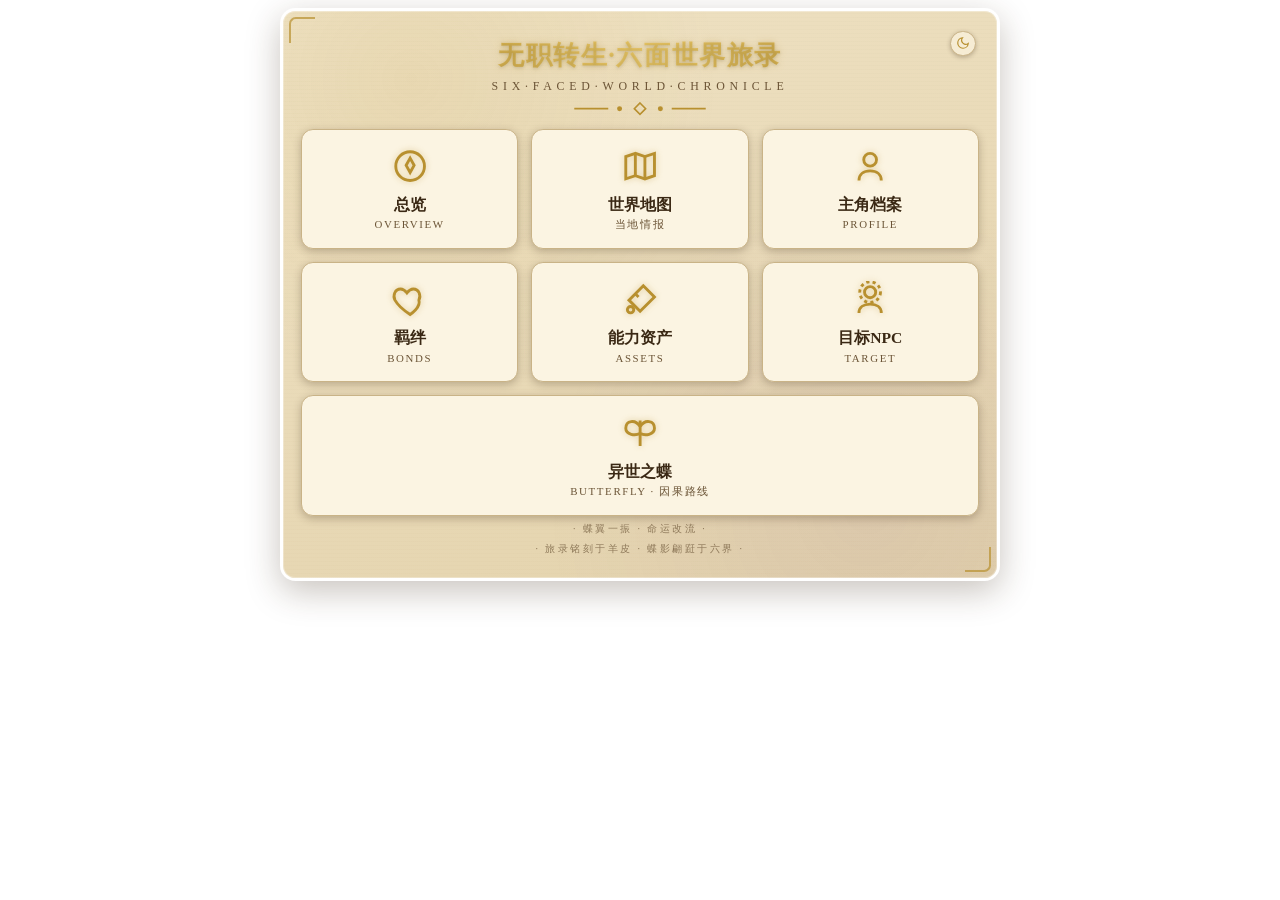
==== status/index.html @ ff3f9892 "Update index.html" ====
<!DOCTYPE html>
<html lang="zh-CN">
<head>
<meta charset="UTF-8">
<meta name="viewport" content="width=device-width,initial-scale=1.0">
<title>无职转生·六面世界旅录</title>
<style>
#chat-ui-rz7m4k2p *{margin:0;padding:0;box-sizing:border-box;-webkit-tap-highlight-color:transparent}
#chat-ui-rz7m4k2p{
--pp-bg:#efe2c4;--pp-bg2:#e3d2ab;--pp-ink:#3a2814;--pp-ink2:#6b5436;
--pp-gold:#b8902f;--pp-gold2:#e9c766;--pp-line:#c9b387;--pp-panel:#f6ecd4;
--pp-blue:#264a7a;--pp-red:#9c3b2e;--pp-purple:#6a3a8a;
--pp-shadow:rgba(58,40,20,.28);--pp-card:#fbf4e2;
font-family:"Georgia","Songti SC","STSong",serif;
width:100%;max-width:34em;margin:0 auto;color:var(--pp-ink);
font-size:15px;line-height:1.5;position:relative;
border-radius:.9em;overflow:hidden;
background:
radial-gradient(circle at 18% 12%,rgba(184,144,47,.10),transparent 40%),
radial-gradient(circle at 82% 88%,rgba(106,58,138,.08),transparent 42%),
repeating-linear-gradient(0deg,rgba(160,130,80,.025) 0,rgba(160,130,80,.025) 1px,transparent 1px,transparent 4px),
linear-gradient(160deg,var(--pp-bg) 0%,var(--pp-bg2) 100%);
box-shadow:0 .6em 2em var(--pp-shadow),inset 0 0 0 1px rgba(255,255,255,.3);
border:.18em solid transparent;
background-clip:padding-box;
}
#chat-ui-rz7m4k2p.dark{
--pp-bg:#160f22;--pp-bg2:#0e0a18;--pp-ink:#e8dcc4;--pp-ink2:#b6a079;
--pp-gold:#d9b24a;--pp-gold2:#f4d780;--pp-line:#47365a;--pp-panel:#1c1430;
--pp-card:#231838;--pp-shadow:rgba(0,0,0,.55);--pp-purple:#a96fd6;
background:
radial-gradient(circle at 18% 10%,rgba(217,178,74,.12),transparent 38%),
radial-gradient(circle at 80% 90%,rgba(169,111,214,.18),transparent 44%),
radial-gradient(circle at 50% 50%,rgba(38,74,122,.12),transparent 60%),
linear-gradient(160deg,#1a1228 0%,#0c0816 100%);
}
#chat-ui-rz7m4k2p .pp-frame{position:relative;padding:.9em .9em 1.1em}
#chat-ui-rz7m4k2p .pp-frame::before,#chat-ui-rz7m4k2p .pp-frame::after{
content:"";position:absolute;width:1.4em;height:1.4em;pointer-events:none;
border:.14em solid var(--pp-gold);opacity:.7}
#chat-ui-rz7m4k2p .pp-frame::before{top:.35em;left:.35em;border-right:0;border-bottom:0;border-radius:.4em 0 0 0}
#chat-ui-rz7m4k2p .pp-frame::after{bottom:.35em;right:.35em;border-left:0;border-top:0;border-radius:0 0 .4em 0}
#chat-ui-rz7m4k2p .pp-head{text-align:center;padding:.4em 0 .7em;position:relative}
#chat-ui-rz7m4k2p .pp-title{
font-size:1.42em;font-weight:700;letter-spacing:.06em;
background:linear-gradient(95deg,var(--pp-gold),var(--pp-gold2),var(--pp-gold));
-webkit-background-clip:text;background-clip:text;color:transparent;
text-shadow:0 .04em .12em rgba(0,0,0,.12);
filter:drop-shadow(0 0 .15em rgba(184,144,47,.35))}
#chat-ui-rz7m4k2p .pp-sub{font-size:.66em;letter-spacing:.4em;color:var(--pp-ink2);margin-top:.2em;text-transform:uppercase}
#chat-ui-rz7m4k2p .pp-rune{display:block;width:8em;height:.9em;margin:.35em auto 0}
#chat-ui-rz7m4k2p .pp-theme{position:absolute;top:.1em;right:.2em;display:flex;gap:.3em}
#chat-ui-rz7m4k2p .pp-tbtn{width:1.9em;height:1.9em;border:.1em solid var(--pp-line);border-radius:50%;
background:var(--pp-panel);cursor:pointer;display:grid;place-items:center;color:var(--pp-gold);
transition:.3s;box-shadow:0 .1em .3em var(--pp-shadow)}
#chat-ui-rz7m4k2p .pp-tbtn:hover{transform:rotate(20deg) scale(1.12);border-color:var(--pp-gold)}
#chat-ui-rz7m4k2p .pp-tbtn svg{width:1.05em;height:1.05em}
#chat-ui-rz7m4k2p .pp-grid{display:grid;grid-template-columns:repeat(3,1fr);gap:.6em}
#chat-ui-rz7m4k2p .pp-tile{
position:relative;background:var(--pp-card);border:.1em solid var(--pp-line);border-radius:.7em;
padding:.9em .5em;text-align:center;cursor:pointer;overflow:hidden;
transition:transform .35s cubic-bezier(.2,.8,.2,1.2),box-shadow .35s,border-color .35s;
box-shadow:0 .15em .5em var(--pp-shadow)}
#chat-ui-rz7m4k2p .pp-tile::after{content:"";position:absolute;inset:-50%;
background:conic-gradient(from 0deg,transparent,rgba(233,199,102,.22),transparent 30%);
opacity:0;transition:opacity .4s;animation:ppspin 6s linear infinite}
@keyframes ppspin{to{transform:rotate(360deg)}}
#chat-ui-rz7m4k2p .pp-tile:hover{transform:translateY(-.35em) scale(1.03);border-color:var(--pp-gold);box-shadow:0 .5em 1.1em var(--pp-shadow)}
#chat-ui-rz7m4k2p .pp-tile:hover::after{opacity:1}
#chat-ui-rz7m4k2p .pp-tile svg{width:1.9em;height:1.9em;color:var(--pp-gold);position:relative;z-index:1;
transition:transform .35s;filter:drop-shadow(0 0 .2em rgba(184,144,47,.4))}
#chat-ui-rz7m4k2p .pp-tile:hover svg{transform:scale(1.15) rotate(-4deg)}
#chat-ui-rz7m4k2p .pp-tile span{display:block;margin-top:.45em;font-size:.82em;font-weight:600;position:relative;z-index:1}
#chat-ui-rz7m4k2p .pp-tile small{display:block;font-size:.58em;color:var(--pp-ink2);letter-spacing:.15em;position:relative;z-index:1}
#chat-ui-rz7m4k2p .pp-sec{display:none;animation:ppfade .4s ease}
#chat-ui-rz7m4k2p .pp-sec.on{display:block}
@keyframes ppfade{from{opacity:0;transform:translateY(.6em)}to{opacity:1;transform:none}}
#chat-ui-rz7m4k2p .pp-back{display:inline-flex;align-items:center;gap:.3em;font-size:.74em;color:var(--pp-ink2);
cursor:pointer;background:none;border:none;margin-bottom:.6em;transition:.2s;font-family:inherit}
#chat-ui-rz7m4k2p .pp-back:hover{color:var(--pp-gold);transform:translateX(-.2em)}
#chat-ui-rz7m4k2p .pp-back svg{width:.9em;height:.9em}
#chat-ui-rz7m4k2p .pp-secttl{display:flex;align-items:center;gap:.4em;font-size:1.05em;font-weight:700;
color:var(--pp-gold);margin-bottom:.7em;padding-bottom:.4em;border-bottom:.12em double var(--pp-line)}
#chat-ui-rz7m4k2p .pp-secttl svg{width:1.15em;height:1.15em}
#chat-ui-rz7m4k2p .pp-block{background:var(--pp-panel);border:.1em solid var(--pp-line);border-radius:.6em;
padding:.75em;margin-bottom:.7em;box-shadow:inset 0 0 1.5em rgba(184,144,47,.06)}
#chat-ui-rz7m4k2p .pp-blkttl{font-size:.82em;font-weight:700;color:var(--pp-ink);margin-bottom:.5em;
display:flex;align-items:center;gap:.35em;letter-spacing:.05em}
#chat-ui-rz7m4k2p .pp-blkttl::before{content:"";width:.32em;height:.95em;background:linear-gradient(var(--pp-gold),var(--pp-gold2));border-radius:.2em;display:inline-block}
#chat-ui-rz7m4k2p .pp-row{display:flex;align-items:flex-start;gap:.5em;padding:.45em 0;border-bottom:.06em dashed var(--pp-line)}
#chat-ui-rz7m4k2p .pp-row:last-child{border-bottom:0}
#chat-ui-rz7m4k2p .pp-row .ic{flex:0 0 1.5em;color:var(--pp-gold);display:grid;place-items:center}
#chat-ui-rz7m4k2p .pp-row .ic svg{width:1.05em;height:1.05em}
#chat-ui-rz7m4k2p .pp-row .lb{flex:0 0 4.3em;font-size:.76em;color:var(--pp-ink2);font-weight:600;padding-top:.1em}
#chat-ui-rz7m4k2p .pp-row .vl{flex:1;font-size:.82em;line-height:1.45}
#chat-ui-rz7m4k2p .pp-tags{display:flex;flex-wrap:wrap;gap:.3em;margin-top:.15em}
#chat-ui-rz7m4k2p .pp-chip{font-size:.66em;padding:.12em .55em;border-radius:1em;background:rgba(184,144,47,.13);
border:.06em solid var(--pp-line);color:var(--pp-ink)}
#chat-ui-rz7m4k2p .pp-map{position:relative;border-radius:.5em;overflow:hidden;border:.1em solid var(--pp-line);
height:8.5em;background:
radial-gradient(circle at 30% 40%,#7a9b5e,transparent 25%),
radial-gradient(circle at 65% 60%,#4a6b8a,transparent 30%),
linear-gradient(135deg,#d8c79a,#c2ad7d);box-shadow:inset 0 0 2em rgba(58,40,20,.3)}
#chat-ui-rz7m4k2p .pp-map.has-img{background-size:cover;background-position:center;background-repeat:no-repeat}
#chat-ui-rz7m4k2p .pp-map.has-img::before{content:"";position:absolute;inset:0;z-index:0;pointer-events:none;
background:linear-gradient(180deg,rgba(20,12,6,.08),rgba(20,12,6,.36))}
#chat-ui-rz7m4k2p .pp-map .grid{position:absolute;inset:0;z-index:1;
background-image:repeating-linear-gradient(0deg,rgba(58,40,20,.08) 0 1px,transparent 1px 2.2em),
repeating-linear-gradient(90deg,rgba(58,40,20,.08) 0 1px,transparent 1px 2.2em)}
#chat-ui-rz7m4k2p .pp-map .pin{position:absolute;left:48%;top:42%;width:1.3em;height:1.3em;color:var(--pp-red);z-index:2;
animation:ppbob 1.8s ease-in-out infinite;filter:drop-shadow(0 .15em .2em rgba(0,0,0,.4))}
@keyframes ppbob{0%,100%{transform:translateY(0)}50%{transform:translateY(-.3em)}}
#chat-ui-rz7m4k2p .pp-map .loc{position:absolute;left:50%;top:60%;transform:translateX(-50%);font-size:.7em;z-index:2;
font-weight:700;color:#fff;text-shadow:0 .1em .3em #000;letter-spacing:.1em}
#chat-ui-rz7m4k2p .pp-mapnote{margin-top:.45em;font-size:.72em;line-height:1.45;color:var(--pp-ink2);padding:.35em .45em;
background:rgba(184,144,47,.07);border-left:.18em solid var(--pp-gold);border-radius:.35em}
#chat-ui-rz7m4k2p .pp-news{margin-top:.6em}
#chat-ui-rz7m4k2p .pp-newsitem{display:flex;gap:.5em;padding:.45em 0;border-bottom:.06em dashed var(--pp-line);font-size:.78em}
#chat-ui-rz7m4k2p .pp-newsitem:last-child{border-bottom:0}
#chat-ui-rz7m4k2p .pp-newsitem .dot{flex:0 0 auto;width:.5em;height:.5em;border-radius:50%;background:var(--pp-gold);margin-top:.45em;box-shadow:0 0 .4em var(--pp-gold)}
#chat-ui-rz7m4k2p .pp-name{text-align:center;font-size:1.4em;font-weight:700;letter-spacing:.05em;
background:linear-gradient(var(--pp-gold2),var(--pp-gold));-webkit-background-clip:text;background-clip:text;color:transparent}
#chat-ui-rz7m4k2p .pp-mini{text-align:center;display:flex;justify-content:center;gap:.7em;font-size:.7em;color:var(--pp-ink2);margin:.2em 0 .5em}
#chat-ui-rz7m4k2p .pp-mini span{display:inline-flex;align-items:center;gap:.25em}
#chat-ui-rz7m4k2p .pp-bigtags{display:flex;justify-content:center;flex-wrap:wrap;gap:.4em;margin-bottom:.6em}
#chat-ui-rz7m4k2p .pp-btag{font-size:.78em;font-weight:700;padding:.22em .7em;border-radius:.4em;
border:.1em solid var(--pp-gold);background:linear-gradient(rgba(184,144,47,.18),rgba(184,144,47,.05));
color:var(--pp-ink);box-shadow:0 .1em .3em var(--pp-shadow)}
#chat-ui-rz7m4k2p .pp-appear{font-size:.8em;line-height:1.55;padding:.5em;background:rgba(184,144,47,.07);border-radius:.4em;margin-bottom:.6em;border-left:.2em solid var(--pp-gold)}
#chat-ui-rz7m4k2p .pp-bar{margin-bottom:.5em}
#chat-ui-rz7m4k2p .pp-barhd{display:flex;justify-content:space-between;font-size:.7em;font-weight:700;margin-bottom:.15em}
#chat-ui-rz7m4k2p .pp-bartrack{height:.95em;border-radius:.5em;background:rgba(58,40,20,.18);overflow:hidden;position:relative;border:.06em solid var(--pp-line)}
#chat-ui-rz7m4k2p .pp-barfill{height:100%;border-radius:.5em;position:relative;transition:width 1s cubic-bezier(.2,.8,.2,1);overflow:hidden}
#chat-ui-rz7m4k2p .pp-barfill::after{content:"";position:absolute;inset:0;background:linear-gradient(90deg,transparent,rgba(255,255,255,.45),transparent);animation:ppflow 2.4s linear infinite}
@keyframes ppflow{from{transform:translateX(-100%)}to{transform:translateX(220%)}}
#chat-ui-rz7m4k2p .hpfill{background:linear-gradient(90deg,#7a1f1f,#cf4040,#e86a6a)}
#chat-ui-rz7m4k2p .mpfill{background:linear-gradient(90deg,#1f3a7a,#3d6acf,#6a9ae8)}
#chat-ui-rz7m4k2p .pp-2col{display:grid;grid-template-columns:1fr 1fr;gap:.5em}
#chat-ui-rz7m4k2p .pp-cell{background:rgba(184,144,47,.07);border:.06em solid var(--pp-line);border-radius:.4em;padding:.4em .5em}
#chat-ui-rz7m4k2p .pp-cell .k{font-size:.62em;color:var(--pp-ink2);letter-spacing:.1em}
#chat-ui-rz7m4k2p .pp-cell .v{font-size:.82em;font-weight:700;margin-top:.1em}
#chat-ui-rz7m4k2p .pp-rank{float:right;font-size:.66em;font-weight:700;padding:.18em .6em;border-radius:.3em;color:#fff;letter-spacing:.08em;box-shadow:0 .1em .3em var(--pp-shadow)}
#chat-ui-rz7m4k2p .r-none{background:#7a6d5a}#chat-ui-rz7m4k2p .r-low{background:#5a8a4a}
#chat-ui-rz7m4k2p .r-mid{background:#3d7a8a}#chat-ui-rz7m4k2p .r-high{background:#3d5aaa}
#chat-ui-rz7m4k2p .r-saint{background:linear-gradient(135deg,#b8902f,#e9c766)}
#chat-ui-rz7m4k2p .r-king{background:linear-gradient(135deg,#8a3d8a,#c766c7)}
#chat-ui-rz7m4k2p .r-emp{background:linear-gradient(135deg,#9c3b2e,#d96a55)}
#chat-ui-rz7m4k2p .r-god{background:linear-gradient(135deg,#264a7a,#b8902f,#8a3d8a);background-size:200%;animation:ppshift 3s linear infinite}
#chat-ui-rz7m4k2p .r-over{background:linear-gradient(135deg,#000,#b8902f,#000);background-size:200%;animation:ppshift 3s linear infinite;border:.06em solid var(--pp-gold2)}
@keyframes ppshift{to{background-position:200%}}
#chat-ui-rz7m4k2p .pp-bond{position:relative;background:var(--pp-card);border:.1em solid var(--pp-line);border-radius:.55em;
padding:.6em;margin-bottom:.55em;box-shadow:0 .15em .5em var(--pp-shadow);transition:.3s;overflow:hidden}
#chat-ui-rz7m4k2p .pp-bond:hover{border-color:var(--pp-gold);transform:translateX(.2em)}
#chat-ui-rz7m4k2p .pp-bond.fated{border-color:var(--pp-gold)}
#chat-ui-rz7m4k2p .pp-bond.fated::before{content:"";position:absolute;inset:0;background:radial-gradient(circle at 100% 0,rgba(233,199,102,.14),transparent 40%);pointer-events:none}
#chat-ui-rz7m4k2p .pp-bondtop{display:flex;justify-content:space-between;align-items:flex-start}
#chat-ui-rz7m4k2p .pp-bondname{font-size:.92em;font-weight:700}
#chat-ui-rz7m4k2p .pp-fated{font-size:.6em;font-weight:700;letter-spacing:.15em;
background:linear-gradient(90deg,#e9c766,#cf4040,#8a3d8a,#3d6acf,#e9c766);background-size:300%;
-webkit-background-clip:text;background-clip:text;color:transparent;animation:ppshift 4s linear infinite}
#chat-ui-rz7m4k2p .pp-bondrel{font-size:.74em;color:var(--pp-ink2);margin-top:.25em}
#chat-ui-rz7m4k2p .pp-bondst{font-size:.74em;margin-top:.15em}
#chat-ui-rz7m4k2p .pp-lv{margin-top:.4em}
#chat-ui-rz7m4k2p .pp-lvhd{display:flex;justify-content:space-between;font-size:.62em;color:var(--pp-ink2);margin-bottom:.15em}
#chat-ui-rz7m4k2p .pp-lvtrack{height:.5em;background:rgba(58,40,20,.18);border-radius:.3em;overflow:hidden}
#chat-ui-rz7m4k2p .pp-lvfill{height:100%;background:linear-gradient(90deg,var(--pp-purple),var(--pp-gold2));border-radius:.3em;transition:width 1s}
#chat-ui-rz7m4k2p .pp-cards{display:grid;grid-template-columns:repeat(2,1fr);gap:.5em}
#chat-ui-rz7m4k2p .pp-list-html{display:block;min-height:1.8em}
#chat-ui-rz7m4k2p .pp-dynamic-list{min-height:3.3em}
#chat-ui-rz7m4k2p .pp-moneyline{font-size:.68em;line-height:1.45}
#chat-ui-rz7m4k2p .pp-moneyline b{color:var(--pp-gold);font-weight:700}
#chat-ui-rz7m4k2p .pp-mc{perspective:600px;cursor:pointer;height:3.3em}
#chat-ui-rz7m4k2p .pp-mc-in{position:relative;width:100%;height:100%;transition:transform .55s;transform-style:preserve-3d}
#chat-ui-rz7m4k2p .pp-mc.flip .pp-mc-in{transform:rotateY(180deg)}
#chat-ui-rz7m4k2p .pp-mc-f,#chat-ui-rz7m4k2p .pp-mc-b{position:absolute;inset:0;backface-visibility:hidden;
border-radius:.45em;padding:.4em .5em;display:flex;flex-direction:column;justify-content:center;
background:var(--pp-card);border:.1em solid var(--pp-line);box-shadow:0 .12em .4em var(--pp-shadow)}
#chat-ui-rz7m4k2p .pp-mc-b{transform:rotateY(180deg);background:var(--pp-panel);overflow-y:auto}
#chat-ui-rz7m4k2p .pp-mc:hover .pp-mc-f{border-color:var(--pp-gold)}
#chat-ui-rz7m4k2p .pp-mc-f .nm{font-size:.78em;font-weight:700}
#chat-ui-rz7m4k2p .pp-mc-f .tip{font-size:.56em;color:var(--pp-ink2);margin-top:.2em;letter-spacing:.1em}
#chat-ui-rz7m4k2p .pp-mc-b .lv{font-size:.6em;font-weight:700;color:var(--pp-gold)}
#chat-ui-rz7m4k2p .pp-mc-b .ds{font-size:.6em;line-height:1.35;margin-top:.15em;color:var(--pp-ink)}
#chat-ui-rz7m4k2p .pp-grade{position:absolute;top:.3em;right:.4em;width:.5em;height:.5em;border-radius:50%}
#chat-ui-rz7m4k2p .g-common{background:#8a8377}#chat-ui-rz7m4k2p .g-rare{background:#3d7acf}
#chat-ui-rz7m4k2p .g-epic{background:#9b4bd6}#chat-ui-rz7m4k2p .g-legend{background:linear-gradient(135deg,#e9c766,#cf7a2e)}
#chat-ui-rz7m4k2p .g-over{background:linear-gradient(135deg,#000,#e9c766);box-shadow:0 0 .4em #e9c766}
#chat-ui-rz7m4k2p .pp-detail{font-size:.8em;line-height:1.55;padding:.4em 0;border-bottom:.06em dashed var(--pp-line)}
#chat-ui-rz7m4k2p .pp-detail b{color:var(--pp-gold);font-size:.86em;font-weight:700}
#chat-ui-rz7m4k2p .pp-bd{display:grid;grid-template-columns:auto 1fr;gap:.2em .6em;font-size:.76em;padding:.3em 0}
#chat-ui-rz7m4k2p .pp-bd .bk{color:var(--pp-ink2);font-weight:600}
#chat-ui-rz7m4k2p .pp-danger{display:inline-block;font-size:.66em;font-weight:700;padding:.15em .55em;border-radius:.3em;color:#fff;background:var(--pp-red)}
#chat-ui-rz7m4k2p .pp-track{position:relative;height:3.6em;margin:.5em 0 1em;display:flex;align-items:center}
#chat-ui-rz7m4k2p .pp-track .rail{position:absolute;height:.45em;border-radius:.3em}
#chat-ui-rz7m4k2p .pp-track .rail-g{left:0;width:50%;background:linear-gradient(90deg,#e9c766,#b8902f);box-shadow:0 0 .6em rgba(233,199,102,.6)}
#chat-ui-rz7m4k2p .pp-track .rail-d{right:0;width:50%;background:linear-gradient(90deg,#1f3a7a,#264a7a);box-shadow:0 0 .6em rgba(38,74,122,.6)}
#chat-ui-rz7m4k2p .pp-track .lab{position:absolute;top:-.1em;font-size:.58em;font-weight:700;letter-spacing:.1em}
#chat-ui-rz7m4k2p .pp-track .lab.l{left:0;color:var(--pp-gold)}
#chat-ui-rz7m4k2p .pp-track .lab.r{right:0;color:var(--pp-blue)}
#chat-ui-rz7m4k2p .pp-track .lab.m{left:50%;transform:translateX(-50%);bottom:-.2em;top:auto;color:var(--pp-purple)}
#chat-ui-rz7m4k2p .pp-orb{position:absolute;left:50%;top:50%;width:1.4em;height:1.4em;border-radius:50%;
transform:translate(-50%,-50%);transition:left 1.1s cubic-bezier(.2,.8,.2,1.2);z-index:2;
background:conic-gradient(from 0deg,#e9c766,#cf4040,#8a3d8a,#3d6acf,#5a8a4a,#e9c766);
box-shadow:0 0 .8em rgba(255,255,255,.6),0 0 1.4em rgba(138,61,138,.5);animation:pporb 4s linear infinite}
@keyframes pporb{to{transform:translate(-50%,-50%) rotate(360deg)}}
#chat-ui-rz7m4k2p .pp-metrics{display:grid;grid-template-columns:1fr 1fr;gap:.5em;margin-bottom:.7em}
#chat-ui-rz7m4k2p .pp-metric .mh{display:flex;justify-content:space-between;font-size:.68em;font-weight:700;margin-bottom:.15em}
#chat-ui-rz7m4k2p .pp-metric.gold .mh{color:var(--pp-gold)}#chat-ui-rz7m4k2p .pp-metric.blue .mh{color:var(--pp-blue)}
#chat-ui-rz7m4k2p .pp-metric .mt{height:.55em;background:rgba(58,40,20,.18);border-radius:.3em;overflow:hidden}
#chat-ui-rz7m4k2p .pp-metric.gold .mf{background:linear-gradient(90deg,#b8902f,#e9c766)}
#chat-ui-rz7m4k2p .pp-metric.blue .mf{background:linear-gradient(90deg,#1f3a7a,#6a9ae8)}
#chat-ui-rz7m4k2p .pp-metric .mf{height:100%;border-radius:.3em;transition:width 1s}
#chat-ui-rz7m4k2p .pp-scale{text-align:center;padding:.4em 0}
#chat-ui-rz7m4k2p .pp-scale svg{width:7em;height:4em}
#chat-ui-rz7m4k2p .pp-beam{transform-origin:50% 50%;transition:transform 1s cubic-bezier(.2,.8,.2,1.2)}
#chat-ui-rz7m4k2p .pp-scaletxt{font-size:.78em;margin-top:.3em}
#chat-ui-rz7m4k2p .pp-scaletxt b{color:var(--pp-gold)}
#chat-ui-rz7m4k2p .pp-ripple{display:flex;gap:.5em;padding:.5em 0;border-bottom:.06em dashed var(--pp-line);font-size:.78em}
#chat-ui-rz7m4k2p .pp-ripple:last-child{border-bottom:0}
#chat-ui-rz7m4k2p .pp-ripple .wing{flex:0 0 auto;color:var(--pp-purple);width:1.1em;animation:ppbob 2.4s ease-in-out infinite}
#chat-ui-rz7m4k2p .pp-mask{position:absolute;inset:0;background:rgba(20,12,6,.55);backdrop-filter:blur(2px);
display:none;z-index:20;align-items:center;justify-content:center;padding:1em;animation:ppfade .3s}
#chat-ui-rz7m4k2p .pp-mask.on,#chat-ui-rz7m4k2p .pp-mask.show{display:flex}
#chat-ui-rz7m4k2p .pp-modal{background:var(--pp-panel);border:.14em solid var(--pp-gold);border-radius:.7em;
max-width:90%;padding:1em;box-shadow:0 .5em 2em rgba(0,0,0,.5);animation:pppop .4s cubic-bezier(.2,.8,.2,1.3)}
@keyframes pppop{from{transform:scale(.85);opacity:0}to{transform:scale(1);opacity:1}}
#chat-ui-rz7m4k2p .pp-modal h4{color:var(--pp-gold);font-size:1em;margin-bottom:.4em;display:flex;align-items:center;gap:.3em}
#chat-ui-rz7m4k2p .pp-modal p{font-size:.82em;line-height:1.55}
#chat-ui-rz7m4k2p .pp-modal button{margin-top:.7em;width:100%;padding:.45em;border:.1em solid var(--pp-gold);
background:linear-gradient(rgba(184,144,47,.2),rgba(184,144,47,.05));color:var(--pp-ink);border-radius:.4em;
cursor:pointer;font-family:inherit;font-weight:700;transition:.2s}
#chat-ui-rz7m4k2p .pp-modal button:hover{background:var(--pp-gold);color:#fff}
#chat-ui-rz7m4k2p .pp-toast{position:absolute;left:50%;top:.6em;transform:translateX(-50%) translateY(-150%);
background:var(--pp-card);border:.12em solid var(--pp-gold);border-radius:.5em;padding:.5em .8em;z-index:30;
display:flex;align-items:center;gap:.5em;font-size:.78em;font-weight:600;box-shadow:0 .3em 1em rgba(0,0,0,.4);
opacity:0;transition:transform .5s cubic-bezier(.2,.8,.2,1.4),opacity .5s;max-width:88%}
#chat-ui-rz7m4k2p .pp-toast.on{transform:translateX(-50%) translateY(0);opacity:1}
#chat-ui-rz7m4k2p .pp-toast svg{width:1.1em;height:1.1em;color:var(--pp-gold);flex:0 0 auto}
#chat-ui-rz7m4k2p .pp-foot{text-align:center;font-size:.58em;color:var(--pp-ink2);letter-spacing:.25em;margin-top:.6em;opacity:.7}
@media only screen and (max-width:600px){
#chat-ui-rz7m4k2p{font-size:13.5px}
#chat-ui-rz7m4k2p .pp-cards{grid-template-columns:1fr 1fr}
#chat-ui-rz7m4k2p .pp-metrics{grid-template-columns:1fr}
}


/* ===== 本轮修正：电脑端放大、按钮可点、宫格图标居中、进度条初始宽度、天平居中 ===== */
#chat-ui-rz7m4k2p .pp-tile svg{display:block;margin:0 auto .45em}
#chat-ui-rz7m4k2p .pp-tile span{margin-top:0}
#chat-ui-rz7m4k2p .pp-lvfill{width:0}
#chat-ui-rz7m4k2p .pp-scale{display:flex;flex-direction:column;align-items:center;justify-content:center;text-align:center}
#chat-ui-rz7m4k2p .pp-scale svg{display:block;margin:0 auto;width:8.8em;height:auto}
#chat-ui-rz7m4k2p .pp-scaletxt{text-align:center;width:100%}
#chat-ui-rz7m4k2p .pp-mc{touch-action:manipulation}
@media (min-width:700px){
  #chat-ui-rz7m4k2p{max-width:42em;font-size:17px}
  #chat-ui-rz7m4k2p .pp-frame{padding:1.05em 1.05em 1.25em}
  #chat-ui-rz7m4k2p .pp-title{font-size:1.55em}
  #chat-ui-rz7m4k2p .pp-sub{font-size:.7em}
  #chat-ui-rz7m4k2p .pp-grid{gap:.75em}
  #chat-ui-rz7m4k2p .pp-tile{min-height:6.15em;padding:1.05em .65em .9em;display:flex;flex-direction:column;align-items:center;justify-content:center}
  #chat-ui-rz7m4k2p .pp-tile svg{width:2.25em;height:2.25em;margin:0 auto .55em}
  #chat-ui-rz7m4k2p .pp-tile span{font-size:.92em;line-height:1.25}
  #chat-ui-rz7m4k2p .pp-tile small{font-size:.64em;margin-top:.18em}
  #chat-ui-rz7m4k2p .pp-back{font-size:.95em;padding:.34em .62em;margin-bottom:.8em;border:.08em solid rgba(184,144,47,.35);border-radius:999px;background:rgba(184,144,47,.08);box-shadow:0 .08em .25em rgba(58,40,20,.12)}
  #chat-ui-rz7m4k2p .pp-back svg{width:1.15em;height:1.15em}
  #chat-ui-rz7m4k2p .pp-secttl{font-size:1.18em;margin-bottom:.85em}
  #chat-ui-rz7m4k2p .pp-block{padding:.9em;margin-bottom:.85em}
  #chat-ui-rz7m4k2p .pp-mc{height:3.8em}
  #chat-ui-rz7m4k2p .pp-scale svg{width:10em}
}



/* ===== 资产卡片弹窗修正：居中大字、去翻面、弹窗详情 ===== */
#chat-ui-rz7m4k2p .pp-mc{
  perspective:none!important;
  cursor:pointer;
  min-height:4.2em;
  height:4.2em;
}
#chat-ui-rz7m4k2p .pp-mc-in{
  position:relative!important;
  width:100%;height:100%;
  transition:transform .16s ease,box-shadow .16s ease,border-color .16s ease!important;
  transform:none!important;
  transform-style:flat!important;
}
#chat-ui-rz7m4k2p .pp-mc.flip .pp-mc-in{transform:none!important}
#chat-ui-rz7m4k2p .pp-mc-f{
  position:relative!important;
  inset:auto!important;
  height:100%!important;
  min-height:4.2em!important;
  backface-visibility:visible!important;
  display:flex!important;
  align-items:center!important;
  justify-content:center!important;
  text-align:center!important;
  padding:.65em .8em!important;
}
#chat-ui-rz7m4k2p .pp-mc-b{display:none!important}
#chat-ui-rz7m4k2p .pp-mc:hover .pp-mc-in{transform:translateY(-.08em)!important}
#chat-ui-rz7m4k2p .pp-mc:hover .pp-mc-f{border-color:var(--pp-gold)!important}
#chat-ui-rz7m4k2p .pp-mc-f .nm{
  display:block!important;
  width:100%!important;
  font-size:1.04em!important;
  line-height:1.28!important;
  font-weight:800!important;
  letter-spacing:.04em!important;
  text-align:center!important;
}
#chat-ui-rz7m4k2p .pp-mc-f .tip{display:none!important}
#chat-ui-rz7m4k2p .pp-modal{min-width:min(31em,92%);max-width:min(36em,94%)}
#chat-ui-rz7m4k2p .pp-modal h4{font-size:1.12em!important;justify-content:center;text-align:center}
#chat-ui-rz7m4k2p .pp-modal p{font-size:.92em!important;line-height:1.75!important;white-space:pre-line}
#chat-ui-rz7m4k2p .pp-modal-row{margin:.45em 0;padding:.55em .65em;border:.08em solid var(--pp-line);border-radius:.45em;background:rgba(184,144,47,.07)}
#chat-ui-rz7m4k2p .pp-modal-row b{display:block;color:var(--pp-gold);margin-bottom:.18em;font-size:.9em}
#chat-ui-rz7m4k2p .pp-modal-row span{display:block;color:var(--pp-ink);font-size:.98em}


/* ===== 资产页小卡片压缩 + 弹窗兼容修正 ===== */
#chat-ui-rz7m4k2p #sec-ability .pp-cards{
  display:flex!important;
  flex-wrap:wrap!important;
  align-items:flex-start!important;
  gap:.38em!important;
}
#chat-ui-rz7m4k2p #sec-ability .pp-mc{
  flex:0 0 calc(25% - .32em)!important;
  max-width:8.6em!important;
  min-width:6.2em!important;
  height:2.05em!important;
  perspective:none!important;
}
#chat-ui-rz7m4k2p #sec-ability .pp-mc-in{
  transform:none!important;
  transition:transform .18s ease,box-shadow .18s ease!important;
}
#chat-ui-rz7m4k2p #sec-ability .pp-mc-f{
  position:relative!important;
  inset:auto!important;
  height:100%!important;
  padding:.16em .38em!important;
  align-items:center!important;
  justify-content:center!important;
  text-align:center!important;
}
#chat-ui-rz7m4k2p #sec-ability .pp-mc-b{display:none!important}
#chat-ui-rz7m4k2p #sec-ability .pp-mc-f .nm{
  display:block!important;
  width:100%!important;
  margin:0!important;
  font-size:.86em!important;
  line-height:1.15!important;
  font-weight:800!important;
  letter-spacing:.02em!important;
  text-align:center!important;
}
#chat-ui-rz7m4k2p #sec-ability .pp-grade{
  top:.18em!important;
  right:.22em!important;
  width:.34em!important;
  height:.34em!important;
  opacity:.86!important;
}
#chat-ui-rz7m4k2p #sec-ability .pp-mc:hover .pp-mc-in,
#chat-ui-rz7m4k2p #sec-ability .pp-mc:focus .pp-mc-in{
  transform:translateY(-.08em)!important;
}
#chat-ui-rz7m4k2p #sec-ability .pp-mc:focus{
  outline:.1em solid var(--pp-gold)!important;
  outline-offset:.08em!important;
}
#chat-ui-rz7m4k2p .pp-modal{min-width:min(28em,92%)!important;max-width:min(34em,94%)!important}
#chat-ui-rz7m4k2p .pp-modal h4{font-size:1.08em!important;justify-content:center!important;text-align:center!important}
#chat-ui-rz7m4k2p .pp-modal p{font-size:.9em!important;line-height:1.7!important;white-space:pre-line!important}
@media only screen and (max-width:600px){
  #chat-ui-rz7m4k2p #sec-ability .pp-mc{
    flex:0 0 calc(50% - .25em)!important;
    max-width:none!important;
    min-width:0!important;
    height:2.15em!important;
  }
}


/* ===== 弹窗排版重修：名称居中，等级/描述双框，资金四行 ===== */
#chat-ui-rz7m4k2p .pp-modal{
  width:min(31em,92%)!important;
  min-width:0!important;
  max-width:min(31em,92%)!important;
  padding:1.05em 1.15em 1em!important;
  border-radius:.75em!important;
}
#chat-ui-rz7m4k2p .pp-modal h4{
  margin:0 0 .75em!important;
  justify-content:center!important;
  text-align:center!important;
  font-size:1.24em!important;
  line-height:1.3!important;
  letter-spacing:.04em!important;
}
#chat-ui-rz7m4k2p .pp-modal h4 svg{width:1.05em!important;height:1.05em!important;flex:0 0 auto!important}
#chat-ui-rz7m4k2p .pp-modal-body{
  display:block!important;
  margin:0!important;
  padding:0!important;
  font-size:1em!important;
  line-height:1.65!important;
  color:var(--pp-ink)!important;
}
#chat-ui-rz7m4k2p .pp-detail-grade,
#chat-ui-rz7m4k2p .pp-detail-desc{
  display:block!important;
  width:100%!important;
  box-sizing:border-box!important;
  border:.08em solid var(--pp-line)!important;
  border-radius:.55em!important;
  background:rgba(255,251,243,.58)!important;
  box-shadow:inset 0 .05em 0 rgba(255,255,255,.45)!important;
  color:var(--pp-ink)!important;
}
#chat-ui-rz7m4k2p .pp-detail-grade{
  margin:0 auto .65em!important;
  padding:.48em .85em!important;
  text-align:center!important;
  font-weight:800!important;
  font-size:1.08em!important;
  color:var(--pp-gold)!important;
  letter-spacing:.04em!important;
}
#chat-ui-rz7m4k2p .pp-detail-desc{
  min-height:4.8em!important;
  padding:.72em .9em!important;
  text-align:left!important;
  white-space:pre-line!important;
  font-size:1em!important;
  line-height:1.75!important;
}
#chat-ui-rz7m4k2p .pp-money-list{
  display:block!important;
  border:.08em solid var(--pp-line)!important;
  border-radius:.55em!important;
  background:rgba(255,251,243,.58)!important;
  padding:.72em .9em!important;
  font-size:1.02em!important;
  line-height:1.9!important;
}
#chat-ui-rz7m4k2p .pp-money-line{display:block!important;white-space:normal!important}
#chat-ui-rz7m4k2p .pp-money-line b{color:var(--pp-gold)!important;font-weight:800!important}
#chat-ui-rz7m4k2p .pp-modal button{
  margin-top:.85em!important;
  padding:.58em .7em!important;
  font-size:1.02em!important;
  border-radius:.45em!important;
}
@media only screen and (max-width:600px){
  #chat-ui-rz7m4k2p .pp-modal{
    width:min(25em,90vw)!important;
    max-width:min(25em,90vw)!important;
    padding:1em!important;
  }
  #chat-ui-rz7m4k2p .pp-modal h4{font-size:1.18em!important;margin-bottom:.7em!important}
  #chat-ui-rz7m4k2p .pp-detail-grade{font-size:1.02em!important;padding:.45em .7em!important}
  #chat-ui-rz7m4k2p .pp-detail-desc{font-size:.96em!important;min-height:4.2em!important;padding:.65em .75em!important}
  #chat-ui-rz7m4k2p .pp-money-list{font-size:.98em!important;line-height:1.85!important;padding:.65em .75em!important}
}



/* ===== 卡片名流光配色 + 弹窗等阶框收窄 ===== */
#chat-ui-rz7m4k2p .pp-detail-grade{
  width:auto!important;
  min-width:4.2em!important;
  max-width:9em!important;
  display:block!important;
  padding:.34em .82em!important;
  margin:0 auto .55em!important;
}
#chat-ui-rz7m4k2p #sec-ability .pp-mc-f .nm.flow-name{
  background-size:260% 260%!important;
  -webkit-background-clip:text!important;
  background-clip:text!important;
  color:transparent!important;
  -webkit-text-fill-color:transparent!important;
  animation:ppNameFlow 3.4s linear infinite!important;
  text-shadow:none!important;
}
@keyframes ppNameFlow{0%{background-position:0% 50%}50%{background-position:100% 50%}100%{background-position:0% 50%}}
#chat-ui-rz7m4k2p #sec-ability .pp-mc-f .nm.flow-normal,
#chat-ui-rz7m4k2p #sec-ability .pp-mc-f .nm.flow-rarity-normal{
  background-image:linear-gradient(110deg,#232323,#5b5753,#8b8178,#343230,#232323)!important;
}
#chat-ui-rz7m4k2p #sec-ability .pp-mc-f .nm.flow-rarity-rare{
  background-image:linear-gradient(110deg,#1e5263,#31a8bd,#66d6de,#5a6e7e,#1e5263)!important;
}
#chat-ui-rz7m4k2p #sec-ability .pp-mc-f .nm.flow-rarity-epic{
  background-image:linear-gradient(110deg,#7d5313,#c7924b,#ffe08a,#d19a38,#7d5313)!important;
}
#chat-ui-rz7m4k2p #sec-ability .pp-mc-f .nm.flow-rarity-legend{
  background-image:linear-gradient(110deg,#5d0707,#b41414,#ff5858,#8f1010,#5d0707)!important;
}
#chat-ui-rz7m4k2p #sec-ability .pp-mc-f .nm.flow-skill-low{
  background-image:linear-gradient(110deg,#4e4843,#8b8178,#b0a39a,#6e6258,#4e4843)!important;
}
#chat-ui-rz7m4k2p #sec-ability .pp-mc-f .nm.flow-skill-mid{
  background-image:linear-gradient(110deg,#263a48,#5a6e7e,#8aabc0,#3f596a,#263a48)!important;
}
#chat-ui-rz7m4k2p #sec-ability .pp-mc-f .nm.flow-skill-high{
  background-image:linear-gradient(110deg,#794a16,#c7924b,#f0bc72,#a85135,#794a16)!important;
}
#chat-ui-rz7m4k2p #sec-ability .pp-mc-f .nm.flow-skill-saint{
  background-image:linear-gradient(110deg,#8e9aaa,#dce2ec,#ffffff,#bdc7d6,#8e9aaa)!important;
}
#chat-ui-rz7m4k2p #sec-ability .pp-mc-f .nm.flow-skill-king{
  background-image:linear-gradient(110deg,#4a2c6e,#8f65c2,#f0ce64,#6c3d9b,#4a2c6e)!important;
}
#chat-ui-rz7m4k2p #sec-ability .pp-mc-f .nm.flow-skill-emperor{
  background-image:linear-gradient(110deg,#080d1c,#16203a,#4b5f93,#0f1730,#080d1c)!important;
}
#chat-ui-rz7m4k2p #sec-ability .pp-mc-f .nm.flow-skill-god{
  background-image:linear-gradient(110deg,#d7f8ff,#fffef2,#ffdff7,#e1fff3,#fffef2,#d7f8ff)!important;
  filter:drop-shadow(0 .04em .08em rgba(54,36,18,.55))!important;
}
#chat-ui-rz7m4k2p #sec-ability .pp-mc-f .nm.flow-outside{
  background-image:linear-gradient(110deg,#ff4fd8,#5ec8ff,#7dff88,#ffe36c,#c987ff,#ff6e6e,#ff4fd8)!important;
  background-size:340% 340%!important;
}

</style>
</head>
<body>
<div id="chat-ui-rz7m4k2p">
<div class="pp-frame">
<div class="pp-toast" id="pp-toast"><svg viewBox="0 0 24 24" fill="none" stroke="currentColor" stroke-width="2"><path d="M12 2l2 6h6l-5 4 2 7-7-4-7 4 2-7-5-4h6z"/></svg><span id="pp-toast-t">状态已更新</span></div>

<div class="pp-head">
<div class="pp-theme">
<button class="pp-tbtn" id="pp-themebtn" title="切换魔法皮肤"><svg viewBox="0 0 24 24" fill="none" stroke="currentColor" stroke-width="2"><path d="M21 12.8A9 9 0 1111.2 3a7 7 0 009.8 9.8z"/></svg></button>
</div>
<h1 class="pp-title" data-var="game-title">无职转生·六面世界旅录</h1>
<div class="pp-sub">SIX·FACED·WORLD·CHRONICLE</div>
<svg class="pp-rune" viewBox="0 0 120 12"><path d="M2 6h30M88 6h30" stroke="#b8902f" stroke-width="1.4"/><path d="M60 1l5 5-5 5-5-5z" fill="none" stroke="#b8902f" stroke-width="1.4"/><circle cx="42" cy="6" r="2.2" fill="#b8902f"/><circle cx="78" cy="6" r="2.2" fill="#b8902f"/></svg>
</div>

<div class="pp-sec on" id="sec-home">
<div class="pp-grid">
<div class="pp-tile" onclick="ppGo('overview')"><svg viewBox="0 0 24 24" fill="none" stroke="currentColor" stroke-width="1.8"><circle cx="12" cy="12" r="9"/><path d="M12 7l2.5 4.5L12 16l-2.5-4.5z"/></svg><span>总览</span><small>OVERVIEW</small></div>
<div class="pp-tile" onclick="ppGo('map')"><svg viewBox="0 0 24 24" fill="none" stroke="currentColor" stroke-width="1.8"><path d="M9 4L3 6v14l6-2 6 2 6-2V4l-6 2-6-2z"/><path d="M9 4v14M15 6v14"/></svg><span>世界地图</span><small>当地情报</small></div>
<div class="pp-tile" onclick="ppGo('hero')"><svg viewBox="0 0 24 24" fill="none" stroke="currentColor" stroke-width="1.8"><circle cx="12" cy="8" r="4"/><path d="M5 21c0-4 3-6 7-6s7 2 7 6"/></svg><span>主角档案</span><small>PROFILE</small></div>
<div class="pp-tile" onclick="ppGo('bond')"><svg viewBox="0 0 24 24" fill="none" stroke="currentColor" stroke-width="1.8"><path d="M12 21s-7-4.5-9.5-9C1 9 2.5 5 6 5c2 0 3 1.2 4 2.5C11 6.2 12 5 14 5c3.5 0 5 4 3.5 7C19 16.5 12 21 12 21z"/></svg><span>羁绊</span><small>BONDS</small></div>
<div class="pp-tile" onclick="ppGo('ability')"><svg viewBox="0 0 24 24" fill="none" stroke="currentColor" stroke-width="1.8"><path d="M14 3l7 7-9 9-7-7 9-9z"/><path d="M9 8l2 2"/><circle cx="6" cy="18" r="2"/></svg><span>能力资产</span><small>ASSETS</small></div>
<div class="pp-tile" onclick="ppGo('npc')"><svg viewBox="0 0 24 24" fill="none" stroke="currentColor" stroke-width="1.8"><circle cx="12" cy="7" r="3.5"/><path d="M5 20c0-3.5 3-5.5 7-5.5s7 2 7 5.5"/><circle cx="12" cy="7" r="6.5" stroke-dasharray="2 2"/></svg><span>目标NPC</span><small>TARGET</small></div>
<div class="pp-tile" onclick="ppGo('butterfly')" style="grid-column:1/4"><svg viewBox="0 0 24 24" fill="none" stroke="currentColor" stroke-width="1.8"><path d="M12 4v16M12 8C9 3 3 4 3 9c0 4 6 5 9 3M12 8c3-5 9-4 9 1 0 4-6 5-9 3"/></svg><span>异世之蝶</span><small>BUTTERFLY · 因果路线</small></div>
</div>
<div class="pp-foot">· 蝶翼一振 · 命运改流 ·</div>
</div>

<div class="pp-sec" id="sec-overview">
<button class="pp-back" onclick="ppBack()"><svg viewBox="0 0 24 24" fill="none" stroke="currentColor" stroke-width="2"><path d="M15 18l-6-6 6-6"/></svg>返回</button>
<div class="pp-secttl"><svg viewBox="0 0 24 24" fill="none" stroke="currentColor" stroke-width="1.8"><circle cx="12" cy="12" r="9"/><path d="M12 7l2.5 4.5L12 16l-2.5-4.5z"/></svg>总览</div>
<div class="pp-block">
<div class="pp-row"><span class="ic"><svg viewBox="0 0 24 24" fill="none" stroke="currentColor" stroke-width="1.8"><path d="M4 4h16v16H4z"/><path d="M8 4v16M4 9h4"/></svg></span><span class="lb">当前章节</span><span class="vl" data-var="chapter">[变量·activeChapterName]</span></div>
<div class="pp-row"><span class="ic"><svg viewBox="0 0 24 24" fill="none" stroke="currentColor" stroke-width="1.8"><circle cx="12" cy="12" r="9"/><path d="M12 7v5l3 2"/></svg></span><span class="lb">当前时间</span><span class="vl" data-var="time">[变量·time]</span></div>
<div class="pp-row"><span class="ic"><svg viewBox="0 0 24 24" fill="none" stroke="currentColor" stroke-width="1.8"><circle cx="12" cy="12" r="4"/><path d="M12 2v2M12 20v2M2 12h2M20 12h2M5 5l1.5 1.5M17.5 17.5L19 19"/></svg></span><span class="lb">天气</span><span class="vl" data-var="weather">[变量·weather]</span></div>
<div class="pp-row"><span class="ic"><svg viewBox="0 0 24 24" fill="none" stroke="currentColor" stroke-width="1.8"><path d="M12 21s-7-6-7-11a7 7 0 0114 0c0 5-7 11-7 11z"/><circle cx="12" cy="10" r="2.5"/></svg></span><span class="lb">地点</span><span class="vl" data-var="place">[变量·location]</span></div>
<div class="pp-row"><span class="ic"><svg viewBox="0 0 24 24" fill="none" stroke="currentColor" stroke-width="1.8"><circle cx="9" cy="8" r="3"/><circle cx="17" cy="9" r="2.5"/><path d="M3 20c0-3 3-4.5 6-4.5M14 20c0-2.5 2-3.5 3-3.5"/></svg></span><span class="lb">在场人物</span><span class="vl"><span data-var="present">[变量·people]</span><span class="pp-tags" data-var-html="presentTagsHtml">[变量·presentTagsHtml]</span></span></div>
</div>
</div>

<div class="pp-sec" id="sec-map">
<button class="pp-back" onclick="ppBack()"><svg viewBox="0 0 24 24" fill="none" stroke="currentColor" stroke-width="2"><path d="M15 18l-6-6 6-6"/></svg>返回</button>
<div class="pp-secttl"><svg viewBox="0 0 24 24" fill="none" stroke="currentColor" stroke-width="1.8"><path d="M9 4L3 6v14l6-2 6 2 6-2V4l-6 2-6-2z"/></svg>世界地图 / 当地情报</div>
<div class="pp-block">
<div class="pp-blkttl">疆域舆图</div>
<div class="pp-map" id="pp-mapbox"><div class="grid"></div><svg class="pin" viewBox="0 0 24 24" fill="currentColor"><path d="M12 2a6 6 0 00-6 6c0 5 6 12 6 12s6-7 6-12a6 6 0 00-6-6z"/></svg><div class="loc" data-var="map-loc">[变量·location]</div></div>
<div class="pp-mapnote" data-var="mapNote">[变量·mapNote]</div>
</div>
<div class="pp-block">
<div class="pp-blkttl">当地传闻 / 新闻</div>
<div class="pp-news pp-list-html" id="local-news-list" data-var-html="localNewsListHtml">[变量·localNewsListHtml]</div>
</div>
</div>

<div class="pp-sec" id="sec-hero">
<button class="pp-back" onclick="ppBack()"><svg viewBox="0 0 24 24" fill="none" stroke="currentColor" stroke-width="2"><path d="M15 18l-6-6 6-6"/></svg>返回</button>
<div class="pp-name" data-var="pcName">[变量·pcName]</div>
<div class="pp-mini"><span data-var="pcRace">[变量·pcRace]</span><span data-var="pcGender">[变量·pcGender]</span><span data-var="pcAge">[变量·pcAge]</span></div>
<div class="pp-bigtags"><span class="pp-btag" data-var="pcBodyStatus">[变量·pcBodyStatus]</span><span class="pp-btag" data-var="pcTitle">[变量·pcTitle]</span><span class="pp-btag" data-var="pcIdentityTags">[变量·pcIdentityTags]</span></div>
<div class="pp-appear" data-var="pcAppearance">[变量·pcAppearance]</div>
<div class="pp-block">
<div class="pp-bar"><div class="pp-barhd"><span>生命 HP</span><span data-var="hp">[变量·hpCurrent] / [变量·hpMax]</span></div><div class="pp-bartrack"><div class="pp-barfill hpfill" data-pct="0" data-pct-var="hpPercent|heroHpPercent|heroHPPercent" data-pct-current="hpCurrent|heroHP|heroHp|hp" data-pct-max="hpMax|heroHPMax|heroHpMax"></div></div></div>
<div class="pp-bar"><div class="pp-barhd"><span>魔力 MP</span><span data-var="mp">[变量·mpCurrent] / [变量·mpMax]</span></div><div class="pp-bartrack"><div class="pp-barfill mpfill" data-pct="0" data-pct-var="mpPercent|heroMpPercent|heroMPPercent" data-pct-current="mpCurrent|heroMP|heroMp|mp" data-pct-max="mpMax|heroMPMax|heroMpMax"></div></div></div>
</div>
<div class="pp-block">
<div class="pp-blkttl">斗气运用</div>
<div class="pp-2col"><div class="pp-cell"><div class="k">阶位</div><div class="v" data-var="toukiRank">[变量·toukiRank]</div></div><div class="pp-cell"><div class="k">当前状态</div><div class="v" data-var="toukiState">[变量·toukiState]</div></div></div>
</div>
<div class="pp-block">
<div class="pp-blkttl">战斗评估<span class="pp-rank r-high" data-var="battleRank">[变量·battleRank]</span></div>
<div class="pp-2col"><div class="pp-cell"><div class="k">战斗风格</div><div class="v" data-var="battleStyle">[变量·battleStyle]</div></div><div class="pp-cell"><div class="k">当前状态</div><div class="v" data-var="battleCurrentStatus">[变量·battleCurrentStatus]</div></div></div>
</div>
<div class="pp-block">
<div class="pp-blkttl">当前模板</div>
<div class="pp-detail" data-var="pcPowerBrief">[变量·pcPowerBrief]</div>
</div>
</div>

<div class="pp-sec" id="sec-bond">
<button class="pp-back" onclick="ppBack()"><svg viewBox="0 0 24 24" fill="none" stroke="currentColor" stroke-width="2"><path d="M15 18l-6-6 6-6"/></svg>返回</button>
<div class="pp-secttl"><svg viewBox="0 0 24 24" fill="none" stroke="currentColor" stroke-width="1.8"><path d="M12 21s-7-4.5-9.5-9C1 9 2.5 5 6 5c2 0 3 1.2 4 2.5C11 6.2 12 5 14 5c3.5 0 5 4 3.5 7C19 16.5 12 21 12 21z"/></svg>羁绊</div>
<div class="pp-block">
<div class="pp-blkttl">核心羁绊</div>
<div class="pp-bond fated core-roxy"><div class="pp-bondtop"><span class="pp-bondname">洛琪希·米格鲁迪亚</span><span class="pp-fated">命运固定</span></div><div class="pp-bondrel" data-var="roxyRelationship">[变量·roxyRelationship]</div><div class="pp-bondst" data-var="roxyState">[变量·roxyState]</div><div class="pp-bondst">上次相遇：<span data-var="roxyLastMet">[变量·roxyLastMet]</span></div><div class="pp-lv"><div class="pp-lvhd"><span>羁绊等级</span><span data-var="roxyBondLv">[变量·roxyBondLv]</span></div><div class="pp-lvtrack"><div class="pp-lvfill" data-pct="0" data-pct-var="roxyBondPercent|roxyBondPct"></div></div></div></div>
<div class="pp-bond fated core-sylphy"><div class="pp-bondtop"><span class="pp-bondname">希露菲叶特</span><span class="pp-fated">命运固定</span></div><div class="pp-bondrel" data-var="sylphyRelationship">[变量·sylphyRelationship]</div><div class="pp-bondst" data-var="sylphyState">[变量·sylphyState]</div><div class="pp-bondst">上次相遇：<span data-var="sylphyLastMet">[变量·sylphyLastMet]</span></div><div class="pp-lv"><div class="pp-lvhd"><span>羁绊等级</span><span data-var="sylphyBondLv">[变量·sylphyBondLv]</span></div><div class="pp-lvtrack"><div class="pp-lvfill" data-pct="0" data-pct-var="sylphyBondPercent|sylphyBondPct"></div></div></div></div>
<div class="pp-bond fated core-eris"><div class="pp-bondtop"><span class="pp-bondname">艾莉丝·伯雷亚斯·格雷拉特</span><span class="pp-fated">命运固定</span></div><div class="pp-bondrel" data-var="erisRelationship">[变量·erisRelationship]</div><div class="pp-bondst" data-var="erisState">[变量·erisState]</div><div class="pp-bondst">上次相遇：<span data-var="erisLastMet">[变量·erisLastMet]</span></div><div class="pp-lv"><div class="pp-lvhd"><span>羁绊等级</span><span data-var="erisBondLv">[变量·erisBondLv]</span></div><div class="pp-lvtrack"><div class="pp-lvfill" data-pct="0" data-pct-var="erisBondPercent|erisBondPct"></div></div></div></div>
</div>
<div class="pp-block">
<div class="pp-blkttl">其他重要关系</div>
<div class="pp-list-html" id="other-bond-list" data-var-html="otherBondListHtml">[变量·otherBondListHtml]</div>
</div>
</div>

<div class="pp-sec" id="sec-ability">
<button class="pp-back" onclick="ppBack()"><svg viewBox="0 0 24 24" fill="none" stroke="currentColor" stroke-width="2"><path d="M15 18l-6-6 6-6"/></svg>返回</button>
<div class="pp-secttl"><svg viewBox="0 0 24 24" fill="none" stroke="currentColor" stroke-width="1.8"><path d="M14 3l7 7-9 9-7-7 9-9z"/><path d="M9 8l2 2"/><circle cx="6" cy="18" r="2"/></svg>能力与资产</div>
<div class="pp-block">
<div class="pp-blkttl">天赋</div>
<div class="pp-cards pp-dynamic-list" id="talent-list" data-var-html="talentListHtml">[变量·talentListHtml]</div>
</div>
<div class="pp-block">
<div class="pp-blkttl">技能</div>
<div class="pp-cards pp-dynamic-list" id="skill-list" data-var-html="skillListHtml">[变量·skillListHtml]</div>
</div>
<div class="pp-block">
<div class="pp-blkttl">资金</div>
<div class="pp-cards">
<div class="pp-mc money-card" tabindex="0" role="button" aria-label="查看资金详情" onclick="ppCardClick(this)" onkeydown="ppCardKey(event,this)"><div class="pp-mc-in"><div class="pp-mc-f"><span class="pp-grade g-legend"></span><span class="nm">资金</span></div></div></div>
</div>
</div>
<div class="pp-block">
<div class="pp-blkttl">背包</div>
<div class="pp-cards pp-dynamic-list" id="inventory-list" data-var-html="inventoryListHtml">[变量·inventoryListHtml]</div>
</div>
</div>

<div class="pp-sec" id="sec-npc">
<button class="pp-back" onclick="ppBack()"><svg viewBox="0 0 24 24" fill="none" stroke="currentColor" stroke-width="2"><path d="M15 18l-6-6 6-6"/></svg>返回</button>
<div class="pp-name" data-var="targetName">[变量·targetName]</div>
<div class="pp-mini"><span data-var="targetRace">[变量·targetRace]</span><span data-var="targetGender">[变量·targetGender]</span><span data-var="targetAge">[变量·targetAge]</span></div>
<div class="pp-block">
<div class="pp-blkttl">外貌 / 衣着 / 气质</div>
<div class="pp-detail" data-var="targetAppearance">[变量·targetAppearance]</div>
</div>
<div class="pp-block">
<div class="pp-blkttl">身体细节</div>
<div class="pp-bd"><span class="bk">身材</span><span data-var="targetFigureState">[变量·targetFigureState]</span><span class="bk">胸部</span><span data-var="targetBreastsStatus">[变量·targetBreastsStatus]</span><span class="bk">阴部</span><span data-var="targetVaginaStatus">[变量·targetVaginaStatus]</span><span class="bk">臀部</span><span data-var="targetAnusAction">[变量·targetAnusAction]</span><span class="bk">足部</span><span data-var="targetFeetsAction">[变量·targetFeetsAction]</span></div>
</div>
<div class="pp-block">
<div class="pp-blkttl">性幻想</div>
<div class="pp-detail" data-var="targetSexualFantasy">[变量·targetSexualFantasy]</div>
</div>
<div class="pp-block">
<div class="pp-blkttl">立场 / 风险</div>
<div class="pp-bd"><span class="bk">立场</span><span data-var="targetStance">[变量·targetStance]</span><span class="bk">危险度</span><span><span class="pp-danger" data-var="targetDanger">[变量·targetDanger]</span></span><span class="bk">战力概评</span><span data-var="targetPowerBrief">[变量·targetPowerBrief]</span><span class="bk">风险说明</span><span data-var="targetRiskNote">[变量·targetRiskNote]</span></div>
</div>
<div class="pp-block">
<div class="pp-blkttl">天赋 / 技能 / 特殊能力</div>
<div class="pp-detail" data-var="targetTalentsSkills">[变量·targetTalentsSkills]</div>
</div>
<div class="pp-block">
<div class="pp-blkttl">目标内心想法</div>
<div class="pp-detail" data-var="targetInnerThought">[变量·targetInnerThought]</div>
</div>
</div>

<div class="pp-sec" id="sec-butterfly">
<button class="pp-back" onclick="ppBack()"><svg viewBox="0 0 24 24" fill="none" stroke="currentColor" stroke-width="2"><path d="M15 18l-6-6 6-6"/></svg>返回</button>
<div class="pp-secttl"><svg viewBox="0 0 24 24" fill="none" stroke="currentColor" stroke-width="1.8"><path d="M12 4v16M12 8C9 3 3 4 3 9c0 4 6 5 9 3M12 8c3-5 9-4 9 1 0 4-6 5-9 3"/></svg>异世之蝶</div>
<div class="pp-block">
<div class="pp-blkttl">路线 · 双轨因果</div>
<div class="pp-track">
<span class="lab l">人神 · 诱导线</span><span class="lab r">龙神 · 脱离线</span><span class="lab m">自由意志</span>
<div class="rail rail-g"></div><div class="rail rail-d"></div>
<div class="pp-orb" id="pp-orb"></div>
</div>
<div class="pp-metrics">
<div class="pp-metric gold"><div class="mh"><span>人神关注</span><span><span data-var="hitogamiAttention">[变量·hitogamiAttention]</span>/100</span></div><div class="mt"><div class="mf" data-pct="0" data-pct-var="manGodAttention|manGodAttentionPercent"></div></div></div>
<div class="pp-metric blue"><div class="mh"><span>龙神因果</span><span><span data-var="dragonGodCausality">[变量·dragonGodCausality]</span>/100</span></div><div class="mt"><div class="mf" data-pct="0" data-pct-var="dragonGodCausality|dragonGodCausalityPercent"></div></div></div>
</div>
</div>
<div class="pp-block">
<div class="pp-blkttl">天平判定 · 原著偏离</div>
<div class="pp-scale">
<svg viewBox="0 0 120 70"><line x1="60" y1="6" x2="60" y2="58" stroke="#b8902f" stroke-width="3"/><circle cx="60" cy="58" r="5" fill="#b8902f"/><g class="pp-beam" id="pp-beam"><line x1="20" y1="20" x2="100" y2="20" stroke="#b8902f" stroke-width="3"/><path d="M20 20l-8 18h16z" fill="none" stroke="#b8902f" stroke-width="2"/><path d="M100 20l-8 18h16z" fill="none" stroke="#264a7a" stroke-width="2"/><circle cx="60" cy="6" r="4" fill="#e9c766"/></g></svg>
<div class="pp-scaletxt">当前判定：<b data-var="canonDeviationLevel">[变量·canonDeviationLevel]</b></div>
</div>
</div>
<div class="pp-block">
<div class="pp-blkttl">振翅之涟漪</div>
<div class="pp-list-html" id="ripple-list" data-var-html="rippleListHtml">[变量·rippleListHtml]</div>
</div>
</div>

<div class="pp-mask" id="pp-mask" onclick="ppCloseModal(event)">
<div class="pp-modal" onclick="event.stopPropagation()">
<h4><svg viewBox="0 0 24 24" fill="none" stroke="currentColor" stroke-width="2" style="width:1.1em;height:1.1em"><path d="M12 2l2 6h6l-5 4 2 7-7-4-7 4 2-7-5-4h6z"/></svg><span id="pp-modal-t">提示</span></h4>
<div id="pp-modal-c" class="pp-modal-body">内容</div>
<button onclick="ppCloseModal()">知晓了</button>
</div>
</div>

<div class="pp-foot">· 旅录铭刻于羊皮 · 蝶影翩跹于六界 ·</div>
</div>
</div>
<script>
(function(){
  var root = document.getElementById('chat-ui-rz7m4k2p');
  if(!root) return;
  var currentData = {};

  function safeGetParent(){
    try { if (window.parent && window.parent !== window) return window.parent; } catch(e){}
    return null;
  }

  function parseMaybeJson(v){
    if (v === undefined || v === null || v === '') return null;
    if (typeof v === 'object') return v;
    if (typeof v === 'string') {
      try { return JSON.parse(v); } catch(e) {}
    }
    return null;
  }

  function readFromObjectPath(obj, path){
    if (!obj || !path) return undefined;
    var parts = String(path).split('.');
    var cur = obj;
    for (var i = 0; i < parts.length; i++) {
      if (cur === undefined || cur === null) return undefined;
      cur = cur[parts[i]];
    }
    return cur;
  }

  // 完全沿用旧状态栏的核心读取方式：当前消息变量 -> 父窗口当前消息变量 -> window变量 -> getvar。
  function readStatDataObject(){
    var p = safeGetParent();
    try {
      if (typeof getVariables === 'function' && typeof getCurrentMessageId === 'function' && typeof _ !== 'undefined' && _.get) {
        var vars = getVariables({ type: 'message', message_id: getCurrentMessageId() });
        var stat = _.get(vars, 'stat_data', {});
        if (stat && typeof stat === 'object' && Object.keys(stat).length > 0) return stat.stat_data || stat;
      }
    } catch(e) {}
    try {
      if (p && typeof p.getVariables === 'function' && typeof p.getCurrentMessageId === 'function' && typeof p._ !== 'undefined' && p._.get) {
        var vars2 = p.getVariables({ type: 'message', message_id: p.getCurrentMessageId() });
        var stat2 = p._.get(vars2, 'stat_data', {});
        if (stat2 && typeof stat2 === 'object' && Object.keys(stat2).length > 0) return stat2.stat_data || stat2;
      }
    } catch(e) {}
    try {
      if (typeof getVariables === 'function' && typeof getCurrentMessageId === 'function') {
        var vars3 = getVariables({ type: 'message', message_id: getCurrentMessageId() });
        var stat3 = vars3 && vars3.stat_data;
        if (stat3 && typeof stat3 === 'object' && Object.keys(stat3).length > 0) return stat3.stat_data || stat3;
      }
    } catch(e) {}
    try {
      if (p && typeof p.getVariables === 'function' && typeof p.getCurrentMessageId === 'function') {
        var vars4 = p.getVariables({ type: 'message', message_id: p.getCurrentMessageId() });
        var stat4 = vars4 && vars4.stat_data;
        if (stat4 && typeof stat4 === 'object' && Object.keys(stat4).length > 0) return stat4.stat_data || stat4;
      }
    } catch(e) {}
    var candidates = [
      window.mushokuStatusData,
      window.stat_data,
      window.statData,
      window.chat_metadata && window.chat_metadata.variables && window.chat_metadata.variables.stat_data,
      p && p.mushokuStatusData,
      p && p.stat_data,
      p && p.statData,
      p && p.chat_metadata && p.chat_metadata.variables && p.chat_metadata.variables.stat_data
    ];
    for (var i = 0; i < candidates.length; i++) {
      var obj = parseMaybeJson(candidates[i]);
      if (obj) return obj.stat_data || obj;
    }
    try {
      if (typeof getvar === 'function') {
        var whole = parseMaybeJson(getvar('stat_data'));
        if (whole) return whole.stat_data || whole;
      }
    } catch(e){}
    try {
      if (p && typeof p.getvar === 'function') {
        var whole2 = parseMaybeJson(p.getvar('stat_data'));
        if (whole2) return whole2.stat_data || whole2;
      }
    } catch(e){}
    return {};
  }

  var data = readStatDataObject();

  function readByGetvar(key){
    var p = safeGetParent();
    var paths = ['stat_data.' + key, '/stat_data/' + key, 'stat_data/' + key];
    for (var i = 0; i < paths.length; i++) {
      try {
        if (typeof getvar === 'function') {
          var v = getvar(paths[i]);
          if (v !== undefined && v !== null && String(v).trim() !== '') return v;
        }
      } catch(e){}
      try {
        if (p && typeof p.getvar === 'function') {
          var pv = p.getvar(paths[i]);
          if (pv !== undefined && pv !== null && String(pv).trim() !== '') return pv;
        }
      } catch(e){}
    }
    return undefined;
  }

  var ALIAS={
    'game-title':['gameTitle'],chapter:['activeChapterName'],place:['location'],present:['people'],
    'map-loc':['mapLocation','location','mapNote'],mapNote:['mapLocationNote','mapDesc'],mapImageUrl:['mapUrl','mapURL','mapurl','mapImage','mapSrc'],
    pcName:['heroName'],pcRace:['heroRace'],pcGender:['heroSex','heroGender'],pcAge:['heroAge'],
    pcBodyStatus:['heroState'],pcTitle:['heroTitle'],pcIdentityTags:['heroIdentity','heroIdentityTags'],pcAppearance:['heroAppearance'],
    hp:['hpText','heroHpText','heroHPText'],mp:['mpText','heroMpText','heroMPText'],
    hpPercent:['heroHpPercent','heroHPPercent'],mpPercent:['heroMpPercent','heroMPPercent'],
    hpCurrent:['heroHP','heroHp','hp'],hpMax:['heroHPMax','heroHpMax'],
    mpCurrent:['heroMP','heroMp','mp'],mpMax:['heroMPMax','heroMpMax'],
    toukiRank:['heroAuraRank','auraRank'],toukiState:['heroAuraState','auraState'],
    battleRank:['heroPowerRank'],battleStyle:['heroFightStyle'],battleCurrentStatus:['heroFightState'],pcPowerBrief:['heroTemplate','pcCurrentGoal'],
    roxyRelationship:['roxyRelation'],roxyLastMet:['roxyLastMeet','roxyLastSeen'],roxyBondLv:['roxyLvText','roxyLv','roxyBondLevel'],roxyBondPercent:['roxyBondPct'],
    sylphyRelationship:['sylphyRelation'],sylphyLastMet:['sylphyLastMeet','sylphyLastSeen'],sylphyBondLv:['sylphyLvText','sylphyLv','sylphyBondLevel'],sylphyBondPercent:['sylphyBondPct'],
    erisRelationship:['erisRelation'],erisLastMet:['erisLastMeet','erisLastSeen'],erisBondLv:['erisLvText','erisLv','erisBondLevel'],erisBondPercent:['erisBondPct'],
    'money-gold':['moneyGold'],'money-silver':['moneySilver'],'money-copper':['moneyCopper'],'money-other':['moneyOther'],
    targetName:['targetNpcName'],targetRace:['targetNpcRace'],targetGender:['targetNpcSex','targetNpcGender'],targetAge:['targetNpcAge'],
    targetAppearance:['targetNpcAppearance'],targetFigureState:['targetNpcBody'],targetBreastsStatus:['targetNpcChest'],
    targetVaginaStatus:['targetNpcPelvic'],targetAnusAction:['targetNpcHip'],targetFeetsAction:['targetNpcFeet'],targetSexualFantasy:['targetNpcFantasy'],
    targetStance:['targetNpcStance'],targetDanger:['targetNpcDanger'],targetPowerBrief:['targetNpcPower'],targetRiskNote:['targetNpcRisk'],
    targetTalentsSkills:['targetNpcSkills'],targetInnerThought:['targetNpcMind'],
    hitogamiAttention:['manGodAttention'],manGodAttention:['hitogamiAttention'],manGodAttentionPercent:['hitogamiAttention'],
    dragonGodCausalityPercent:['dragonGodCausality'],canonDeviationLevel:['originalDeviation']
  };

  function isVarPlaceholder(v){ return /^\s*\[变量[·:：][^\]]+\]\s*$/.test(String(v||'')); }
  function has(v){ return v !== undefined && v !== null && String(v).trim() !== '' && !isVarPlaceholder(v); }
  function esc(v){ return String(v==null?'':v).replace(/[&<>\"]/g,function(c){return {'&':'&amp;','<':'&lt;','>':'&gt;','"':'&quot;'}[c];}); }
  function escAttr(v){ return esc(v).replace(/'/g,'&#39;'); }
  function text(v){ return Array.isArray(v)?v.join('、'):(typeof v==='object'?JSON.stringify(v):String(v)); }
  function num(v){ var m=String(v||'').match(/-?\d+(?:\.\d+)?/); return m?Number(m[0]):0; }
  function clamp(v,min,max){ return Math.max(min,Math.min(max,v)); }
  function addKey(list,k){ String(k||'').split('|').forEach(function(x){x=x.trim(); if(x && list.indexOf(x)<0) list.push(x);}); }
  function camel(k){ return String(k||'').replace(/[-_]+([a-zA-Z0-9])/g,function(_,c){return c.toUpperCase();}); }
  function candidates(key){
    var list=[], c=camel(key), a=ALIAS[key]||ALIAS[c];
    addKey(list,key); if(Array.isArray(a)) a.forEach(function(x){addKey(list,x);}); addKey(list,c);
    return list;
  }
  function get(key, fallback){
    var list=candidates(key), v, i;
    for(i=0;i<list.length;i++){
      v = data[list[i]];
      if(!has(v)) v = readFromObjectPath(data, list[i]);
      if(has(v)) return v;
    }
    for(i=0;i<list.length;i++){
      v = readByGetvar(list[i]);
      if(has(v)) return v;
    }
    return fallback;
  }
  function first(keys,fallback){
    keys = Array.isArray(keys)?keys:String(keys||'').split('|');
    for(var i=0;i<keys.length;i++){ var v=get(String(keys[i]).trim(), undefined); if(has(v)) return v; }
    return fallback;
  }
  function percent(cur,max){ var m=num(max); return m>0?clamp(num(cur)/m*100,0,100):0; }
  function splitLines(v){
    if(Array.isArray(v)) return v;
    if(!has(v)) return [];
    var s=String(v).trim();
    try{ var j=JSON.parse(s); if(Array.isArray(j)) return j; }catch(e){}
    return s.split(/\n|；|;/).map(function(x){return String(x).replace(/^[-•·]\s*/,'').trim();}).filter(Boolean);
  }
  function chipHtml(v){
    var arr=[]; splitLines(v).forEach(function(x){String(x).split(/[、,，/|]/).forEach(function(y){y=y.trim();if(y)arr.push(y);});});
    return arr.length?arr.slice(0,12).map(function(x){return '<span class="pp-chip">'+esc(x)+'</span>';}).join(''):'<span class="pp-chip">暂无标签</span>';
  }
  function newsHtml(v){
    var arr=splitLines(v); if(!arr.length)return '<div class="pp-newsitem"><span class="dot"></span><span>暂无重要传闻。</span></div>';
    return arr.map(function(x){return '<div class="pp-newsitem"><span class="dot"></span><span>'+esc(x)+'</span></div>';}).join('');
  }
  function gradeClass(kind,lv){
    var s=String(lv||'').replace(/\s+/g,'');
    if(/规格外|无法定义/.test(s))return 'flow-outside';
    if(kind==='skill'){
      if(/神|造化|本源/.test(s))return 'flow-skill-god';
      if(/帝|天帝|位面/.test(s))return 'flow-skill-emperor';
      if(/王|至尊|霸主/.test(s))return 'flow-skill-king';
      if(/圣|超凡|圣者/.test(s))return 'flow-skill-saint';
      if(/上|大成|大师/.test(s))return 'flow-skill-high';
      if(/中|入道|精锐/.test(s))return 'flow-skill-mid';
      if(/初|初心|学徒/.test(s))return 'flow-skill-low';
      return 'flow-normal';
    }
    if(/传说|传奇|血红/.test(s))return 'flow-rarity-legend';
    if(/史诗|耀金/.test(s))return 'flow-rarity-epic';
    if(/稀有|蓝青/.test(s))return 'flow-rarity-rare';
    if(/普通|黑灰/.test(s))return 'flow-rarity-normal';
    return 'flow-normal';
  }
  function cardHtml(v,emptyText,kind){
    var arr=splitLines(v); if(!arr.length)return '<div class="pp-detail">'+esc(emptyText||'暂无记录。')+'</div>';
    return arr.map(function(item){
      var name='',lv='',desc='';
      if(item&&typeof item==='object'){ name=item.name||item.title||item.skill||item.talent||item.item||'未命名'; lv=item.lv||item.level||item.rank||item.rarity||'记录'; desc=item.desc||item.description||item.state||item.note||''; }
      else{ var s=String(item),parts=s.split(/[|｜]/).map(function(x){return x.trim();}); if(parts.length>=3){name=parts[0];lv=parts[1];desc=parts.slice(2).join('｜');} else {name=s;lv='记录';desc='';}}
      var cls='nm flow-name '+gradeClass(kind||'asset',lv);
      return '<div class="pp-mc pp-info-card" tabindex="0" role="button" aria-label="查看'+escAttr(name)+'详情" data-name="'+escAttr(name)+'" data-lv="'+escAttr(lv||'记录')+'" data-desc="'+escAttr(desc||'暂无详细描述。')+'" onclick="ppCardClick(this)" onkeydown="ppCardKey(event,this)"><div class="pp-mc-in"><div class="pp-mc-f"><span class="pp-grade"></span><span class="'+cls+'">'+esc(name)+'</span></div></div></div>';
    }).join('');
  }
  function lvText(v){ if(!has(v))return 'Lv.0/10'; var s=String(v); if(/^\s*Lv\.?/i.test(s))return s; return /^\s*\d+(?:\.\d+)?\s*(?:\/\s*10)?\s*$/.test(s)?'Lv.'+s.replace(/\s*\/\s*10\s*$/,'')+'/10':s; }
  function lvPercent(v){ if(!has(v))return 0; var s=String(v),m=s.match(/(\d+(?:\.\d+)?)\s*\/\s*(\d+(?:\.\d+)?)/); if(m)return percent(m[1],m[2]); m=s.match(/\d+(?:\.\d+)?/); return m?clamp(Number(m[0])*10,0,100):0; }
  function otherBondHtml(v){
    if(!has(v))return '<div class="pp-detail">暂无其他重要关系。</div>';
    var arr=Array.isArray(v)?v:null; if(!arr){try{var j=JSON.parse(String(v)); if(Array.isArray(j))arr=j;}catch(e){}}
    if(arr){ if(!arr.length)return '<div class="pp-detail">暂无其他重要关系。</div>'; return arr.map(function(o){ var name=o.name||o.title||'未命名关系', rel=o.relationship||o.relation||'关系未明', state=o.state||o.status||'暂无动向', lv=lvText(o.lv||o.level||'0'), pct=lvPercent(lv); return '<div class="pp-bond"><div class="pp-bondtop"><span class="pp-bondname">'+esc(name)+'</span></div><div class="pp-bondrel">'+esc(rel)+'</div><div class="pp-bondst">'+esc(state)+'</div><div class="pp-lv"><div class="pp-lvhd"><span>羁绊等级</span><span>'+esc(lv)+'</span></div><div class="pp-lvtrack"><div class="pp-lvfill" data-pct="'+pct+'"></div></div></div></div>'; }).join(''); }
    return splitLines(v).map(function(x){return '<div class="pp-bond"><div class="pp-bondtop"><span class="pp-bondname">'+esc(x)+'</span></div></div>';}).join('') || '<div class="pp-detail">暂无其他重要关系。</div>';
  }
  function rippleHtml(v){ var arr=splitLines(v); if(!arr.length)return '<div class="pp-detail">暂无重大命运涟漪。</div>'; return arr.map(function(x){return '<div class="pp-ripple"><span>'+esc(x)+'</span></div>';}).join(''); }
  function sanitize(html){
    var t=document.createElement('template'); t.innerHTML=String(html||'');
    var bad=t.content.querySelectorAll('script,iframe,object,embed,link,meta,base'); for(var i=0;i<bad.length;i++)bad[i].remove();
    return t.innerHTML;
  }
  function safeImgUrl(v){ v=String(v||'').trim(); return /^(https?:\/\/|data:image\/|blob:)/i.test(v)?v:''; }
  function setProgress(el,pct){ if(!el)return; var p=clamp(num(pct),0,100); el.setAttribute('data-pct',String(Math.round(p*100)/100)); el.style.width=p+'%'; }

  function derive(){
    var d={};
    var keys=['presentTagsHtml','localNewsListHtml','otherBondListHtml','talentListHtml','skillListHtml','inventoryListHtml','rippleListHtml','moneyGold','moneySilver','moneyCopper','moneyOther','hp','mp','hpPercent','mpPercent','roxyBondLv','sylphyBondLv','erisBondLv','roxyBondPercent','sylphyBondPercent','erisBondPercent','roxyLastMet','sylphyLastMet','erisLastMet'];
    // 只计算新版状态栏额外需要的派生字段，不覆盖真实 stat_data。
    var hpC=first(['hpCurrent','heroHP','heroHp']), hpM=first(['hpMax','heroHPMax','heroHpMax']);
    var mpC=first(['mpCurrent','heroMP','heroMp']), mpM=first(['mpMax','heroMPMax','heroMpMax']);
    d.hp = has(first(['hp','hpText','heroHpText'])) ? first(['hp','hpText','heroHpText']) : (has(hpC)&&has(hpM)? text(hpC)+' / '+text(hpM):undefined);
    d.mp = has(first(['mp','mpText','heroMpText'])) ? first(['mp','mpText','heroMpText']) : (has(mpC)&&has(mpM)? text(mpC)+' / '+text(mpM):undefined);
    d.hpPercent = has(first(['hpPercent','heroHpPercent'])) ? first(['hpPercent','heroHpPercent']) : percent(hpC,hpM);
    d.mpPercent = has(first(['mpPercent','heroMpPercent'])) ? first(['mpPercent','heroMpPercent']) : percent(mpC,mpM);
    var cur = first(['pcIdentityTags','presentTags']); d.presentTagsHtml = chipHtml(cur);
    d.localNewsListHtml = newsHtml(first(['localNews']));
    d.otherBondListHtml = otherBondHtml(first(['otherRelations','relationSummary']));
    d.talentListHtml = cardHtml(first(['talentsDetail']),'暂无已确认天赋。','asset');
    d.skillListHtml = cardHtml(first(['skillsDetail']),'暂无已掌握技能。','skill');
    d.inventoryListHtml = cardHtml(first(['inventoryDetail','bagItems','itemsDetail','equipmentDetail']),'暂无额外道具。','asset');
    d.rippleListHtml = rippleHtml(first(['canonRipples']));
    var money=String(first(['currencyDetail'],'')||'');
    function pick(label){var m=money.match(new RegExp(label+'\\s*[：:]\\s*([0-9]+)'));return m?m[1]:undefined;}
    d.moneyGold=first(['moneyGold'],pick('金币')||'0'); d.moneySilver=first(['moneySilver'],pick('银币')||'0'); d.moneyCopper=first(['moneyCopper'],pick('铜币')||'0');
    var extra=splitLines(money).filter(function(x){return !/(?:金|银|铜)币\s*[：:]/.test(x);}); d.moneyOther=first(['moneyOther'],extra.length?extra.join('；'):'暂无资产');
    d['money-gold']=d.moneyGold; d['money-silver']=d.moneySilver; d['money-copper']=d.moneyCopper; d['money-other']=d.moneyOther;
    ['roxy','sylphy','eris'].forEach(function(n){ var lv=first([n+'BondLv',n+'LvText',n+'Lv',n+'BondLevel'],'0'); d[n+'BondLv']=lvText(lv); d[n+'BondPercent']=lvPercent(lv); d[n+'LastMet']=first([n+'LastMet',n+'LastMeet',n+'LastSeen'],'尚未相遇'); });
    return d;
  }

  function getD(key,fallback){
    var derived=currentData.__derived||{}, v=get(key,undefined), list, i;
    if(!has(v)){
      list=candidates(key);
      for(i=0;i<list.length;i++){ if(has(derived[list[i]])){ v=derived[list[i]]; break; } }
    }
    return has(v)?v:fallback;
  }
  function render(){
    currentData = data || {};
    currentData.__derived = derive();
    var htmlEls=root.querySelectorAll('[data-var-html]');
    for(var i=0;i<htmlEls.length;i++){ var el=htmlEls[i], v=getD(el.getAttribute('data-var-html'), undefined); if(has(v))el.innerHTML=sanitize(v); }
    var textEls=root.querySelectorAll('[data-var]');
    for(var j=0;j<textEls.length;j++){ var el2=textEls[j], v2=getD(el2.getAttribute('data-var'), undefined); if(has(v2))el2.textContent=text(v2); }
    var bars=root.querySelectorAll('[data-pct-var],[data-pct-current][data-pct-max]');
    for(var k=0;k<bars.length;k++){ var b=bars[k], pct=first(String(b.getAttribute('data-pct-var')||'').split('|'),undefined); if(!has(pct))pct=percent(getD(b.getAttribute('data-pct-current'),0),getD(b.getAttribute('data-pct-max'),0)); if(has(pct))setProgress(b,pct); }
    var staticBars=root.querySelectorAll('[data-pct]');
    for(var q=0;q<staticBars.length;q++){ var sb=staticBars[q]; if(!sb.style.width)setProgress(sb,sb.getAttribute('data-pct')); }
    var map=root.querySelector('#pp-mapbox')||root.querySelector('.pp-map'), url=safeImgUrl(first(['mapImageUrl','mapUrl','mapURL','mapurl','mapImage','mapSrc']));
    if(map && url){ map.classList.add('has-img'); map.style.backgroundImage='url("'+url.replace(/["\\]/g,'\\$&')+'")'; }
    var orb=root.querySelector('#pp-orb'), beam=root.querySelector('#pp-beam');
    var h=clamp(num(first(['hitogamiAttention','manGodAttention'],0)),0,100), dg=clamp(num(first(['dragonGodCausality','dragonGodCausalityPercent'],0)),0,100), diff=h-dg, pos=clamp(50-diff/2,12,88);
    if(orb)orb.style.left=pos+'%'; if(beam){beam.style.transform='rotate('+(-clamp(diff*.28,-14,14))+'deg)'; beam.style.transformOrigin='60px 20px';}
  }

  window.ppGo=function(id){ var secs=root.querySelectorAll('.pp-sec'); for(var i=0;i<secs.length;i++)secs[i].classList.remove('on'); var t=root.querySelector('#sec-'+id); if(t)t.classList.add('on'); };
  window.ppBack=function(){ var secs=root.querySelectorAll('.pp-sec'); for(var i=0;i<secs.length;i++)secs[i].classList.remove('on'); var home=root.querySelector('#sec-home'); if(home)home.classList.add('on'); };
  window.ppOpenModal=function(t,c){
    var m=root.querySelector('#pp-mask'),mt=root.querySelector('#pp-modal-t'),mc=root.querySelector('#pp-modal-c');
    if(mt)mt.textContent=t||'详情';
    if(mc)mc.textContent=c||'';
    if(m){m.classList.add('on');m.classList.add('show');}
  };
  window.ppOpenDetail=function(name,lv,desc){
    var m=root.querySelector('#pp-mask'),mt=root.querySelector('#pp-modal-t'),mc=root.querySelector('#pp-modal-c');
    if(mt)mt.textContent=name||'详情';
    if(mc){
      mc.innerHTML='<div class="pp-detail-grade">'+esc(lv||'记录')+'</div>'+
                   '<div class="pp-detail-desc">'+esc(desc||'暂无详细描述。')+'</div>';
    }
    if(m){m.classList.add('on');m.classList.add('show');}
  };
  window.ppOpenMoneyDetail=function(gold,silver,copper,other){
    var m=root.querySelector('#pp-mask'),mt=root.querySelector('#pp-modal-t'),mc=root.querySelector('#pp-modal-c');
    if(mt)mt.textContent='资金';
    if(mc){
      mc.innerHTML='<div class="pp-money-list">'+
                   '<span class="pp-money-line"><b>金币：</b>'+esc(gold||'0')+'</span>'+
                   '<span class="pp-money-line"><b>银币：</b>'+esc(silver||'0')+'</span>'+
                   '<span class="pp-money-line"><b>铜币：</b>'+esc(copper||'0')+'</span>'+
                   '<span class="pp-money-line"><b>其余资产：</b>'+esc(other||'暂无资产')+'</span>'+
                   '</div>';
    }
    if(m){m.classList.add('on');m.classList.add('show');}
  };
  window.ppCloseModal=function(e){ if(e&&e.target&&e.target!==root.querySelector('#pp-mask'))return; var m=root.querySelector('#pp-mask'); if(m){m.classList.remove('on');m.classList.remove('show');} };
  function showCardDetail(card){
    if(!card)return;
    if(card.classList.contains('money-card')){
      var gold=getD('moneyGold','0'), silver=getD('moneySilver','0'), copper=getD('moneyCopper','0'), other=getD('moneyOther','暂无资产');
      gold=has(gold)?gold:'0'; silver=has(silver)?silver:'0'; copper=has(copper)?copper:'0'; other=has(other)?other:'暂无资产';
      window.ppOpenMoneyDetail(gold,silver,copper,other);
      return;
    }
    window.ppOpenDetail(card.getAttribute('data-name')||'详情',card.getAttribute('data-lv')||'记录',card.getAttribute('data-desc')||'暂无详细描述。');
  }
  window.ppCardClick=function(el){ showCardDetail(el); };
  window.ppCardKey=function(e,el){ if(!e)return; if(e.key==='Enter'||e.key===' '){ e.preventDefault(); showCardDetail(el); } };
  root.addEventListener('click',function(e){ var c=e.target.closest&&e.target.closest('.pp-mc'); if(!c||!root.contains(c))return; showCardDetail(c); });
  root.addEventListener('keydown',function(e){ if(e.key!=='Enter'&&e.key!==' ')return; var c=e.target.closest&&e.target.closest('.pp-mc'); if(!c||!root.contains(c))return; e.preventDefault(); showCardDetail(c); });
  render();
})();
</script>
</body>
</html>
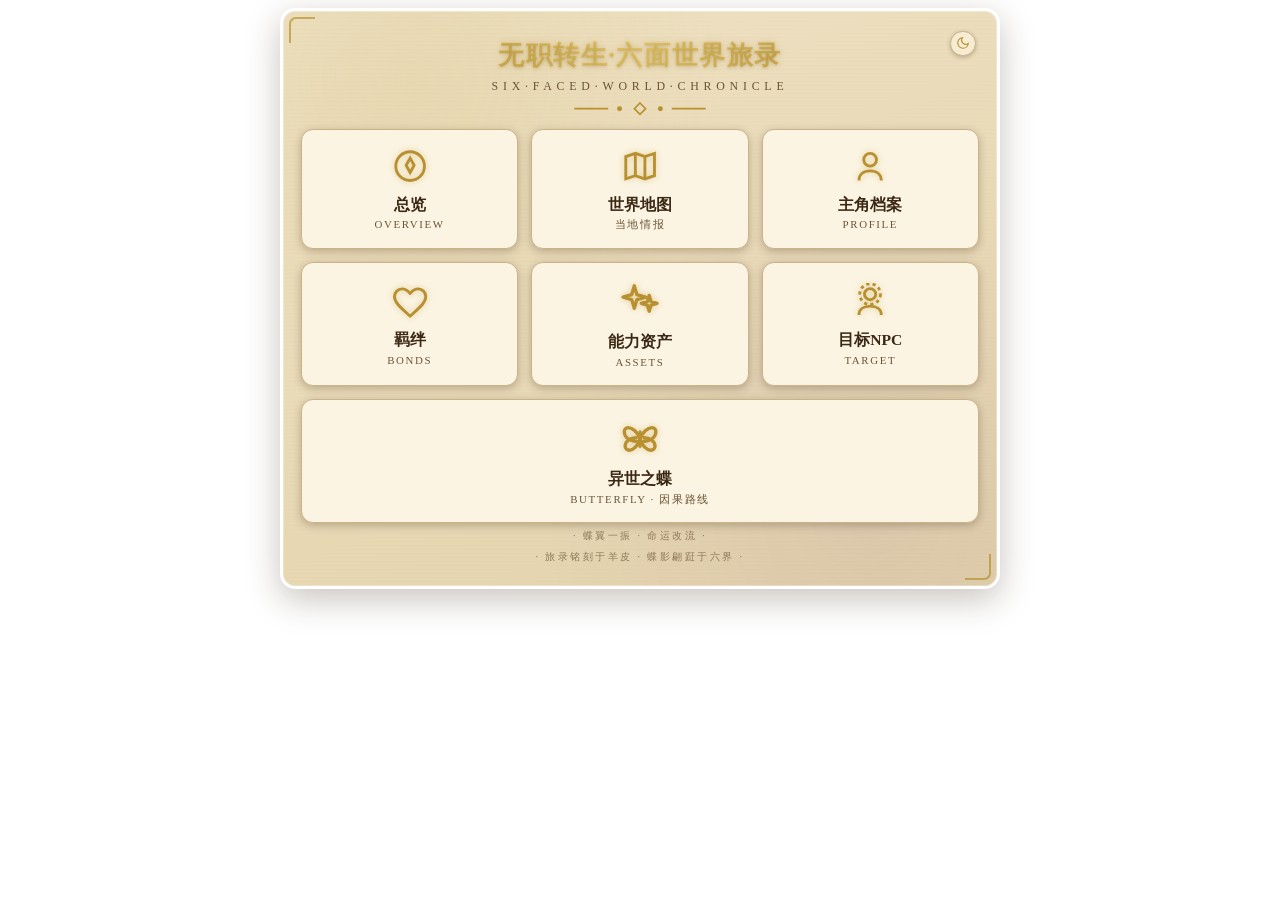
==== commit 8d81baab: "Update index.html" ====
--- a/status/index.html
+++ b/status/index.html
@@ -529,6 +529,89 @@
   background-size:340% 340%!important;
 }
 
+
+
+/* ===== 战斗评级、羁绊与宫格图标优化 ===== */
+#chat-ui-rz7m4k2p .pp-blkttl{display:flex;align-items:center;gap:.35em}
+#chat-ui-rz7m4k2p .pp-rank{
+  float:none!important;
+  margin-left:auto!important;
+  display:inline-flex!important;
+  align-items:center;justify-content:center;
+  min-height:2.05em;
+  padding:.18em .86em!important;
+  border:.09em solid rgba(139,129,120,.45)!important;
+  border-radius:999px!important;
+  background:rgba(255,255,255,.52)!important;
+  box-shadow:0 .12em .35em rgba(58,40,20,.08)!important;
+  font-size:.72em!important;
+  font-weight:800!important;
+  letter-spacing:.06em!important;
+  line-height:1!important;
+  color:transparent!important;
+  -webkit-background-clip:text!important;
+  background-clip:text!important;
+  position:relative;overflow:hidden;
+  text-shadow:0 0 .4em rgba(255,255,255,.18);
+}
+#chat-ui-rz7m4k2p .pp-rank::before{content:"";position:absolute;inset:0;border-radius:inherit;background:rgba(255,255,255,.44);z-index:-2}
+#chat-ui-rz7m4k2p .pp-rank::after{content:"";position:absolute;inset:-10%;background:linear-gradient(115deg,transparent 18%,rgba(255,255,255,.72) 50%,transparent 82%);transform:translateX(-135%);animation:ppshift 3.2s linear infinite;z-index:-1;opacity:.72}
+#chat-ui-rz7m4k2p .pp-rank.rank-flow-low{border-color:rgba(139,129,120,.55)!important;background-image:linear-gradient(110deg,#4e4843,#8B8178,#b0a39a,#6e6258,#4e4843)!important}
+#chat-ui-rz7m4k2p .pp-rank.rank-flow-mid{border-color:rgba(90,110,126,.55)!important;background-image:linear-gradient(110deg,#263a48,#5A6E7E,#8aabc0,#3f596a,#263a48)!important}
+#chat-ui-rz7m4k2p .pp-rank.rank-flow-high{border-color:rgba(199,146,75,.6)!important;background-image:linear-gradient(110deg,#794a16,#C7924B,#f0bc72,#a85135,#794a16)!important}
+#chat-ui-rz7m4k2p .pp-rank.rank-flow-saint{border-color:rgba(220,226,236,.8)!important;background-image:linear-gradient(110deg,#8e9aaa,#DCE2EC,#ffffff,#bdc7d6,#8e9aaa)!important}
+#chat-ui-rz7m4k2p .pp-rank.rank-flow-king{border-color:rgba(74,44,110,.65)!important;background-image:linear-gradient(110deg,#4A2C6E,#8f65c2,#f0ce64,#6c3d9b,#4A2C6E)!important}
+#chat-ui-rz7m4k2p .pp-rank.rank-flow-emperor{border-color:rgba(22,32,58,.68)!important;background-image:linear-gradient(110deg,#080d1c,#16203A,#4b5f93,#0f1730,#080d1c)!important}
+#chat-ui-rz7m4k2p .pp-rank.rank-flow-god{border-color:rgba(255,254,242,.95)!important;background-image:linear-gradient(110deg,#d7f8ff,#FFFEF2,#ffdff7,#e1fff3,#FFFEF2,#d7f8ff)!important}
+#chat-ui-rz7m4k2p .pp-rank.rank-flow-low,#chat-ui-rz7m4k2p .pp-rank.rank-flow-mid,#chat-ui-rz7m4k2p .pp-rank.rank-flow-high,#chat-ui-rz7m4k2p .pp-rank.rank-flow-saint,#chat-ui-rz7m4k2p .pp-rank.rank-flow-king,#chat-ui-rz7m4k2p .pp-rank.rank-flow-emperor,#chat-ui-rz7m4k2p .pp-rank.rank-flow-god,#chat-ui-rz7m4k2p .pp-rank.rank-flow-over{background-size:280% 100%!important;animation:ppshift 4.4s linear infinite!important}
+#chat-ui-rz7m4k2p .pp-rank.rank-flow-over{border-color:rgba(255,120,216,.8)!important;background-image:linear-gradient(110deg,#ff4fd8,#5ec8ff,#7dff88,#ffe36c,#c987ff,#ff6e6e,#ff4fd8)!important}
+
+#chat-ui-rz7m4k2p .pp-bondtop{align-items:flex-start!important}
+#chat-ui-rz7m4k2p .pp-fated{font-size:.72em!important;letter-spacing:.12em!important}
+#chat-ui-rz7m4k2p .pp-lvhd{font-size:.72em!important;align-items:center!important}
+#chat-ui-rz7m4k2p .pp-bondlv-num{font-size:1.06em!important;font-weight:800!important;letter-spacing:.03em!important;color:var(--pp-ink)!important}
+#chat-ui-rz7m4k2p .pp-lvtrack{margin-top:.22em!important}
+@media (min-width:700px){
+  #chat-ui-rz7m4k2p .pp-fated{font-size:.85em!important}
+  #chat-ui-rz7m4k2p .pp-lvhd{font-size:.83em!important}
+  #chat-ui-rz7m4k2p .pp-bondlv-num{font-size:1.2em!important}
+  #chat-ui-rz7m4k2p .pp-rank{font-size:.8em!important;padding:.22em .98em!important}
+}
+
+
+/* ===== 宫格与分栏图标二次修正：能力资产/异世之蝶放大并统一 ===== */
+#chat-ui-rz7m4k2p .pp-tile svg.icon-asset,
+#chat-ui-rz7m4k2p .pp-tile svg.icon-butterfly{width:2.28em!important;height:2.28em!important}
+#chat-ui-rz7m4k2p .pp-secttl svg.icon-asset,
+#chat-ui-rz7m4k2p .pp-secttl svg.icon-butterfly{width:1.28em!important;height:1.28em!important;flex:0 0 auto}
+@media (min-width:700px){
+  #chat-ui-rz7m4k2p .pp-tile svg.icon-asset,
+  #chat-ui-rz7m4k2p .pp-tile svg.icon-butterfly{width:2.48em!important;height:2.48em!important}
+  #chat-ui-rz7m4k2p .pp-secttl svg.icon-asset,
+  #chat-ui-rz7m4k2p .pp-secttl svg.icon-butterfly{width:1.38em!important;height:1.38em!important}
+}
+
+
+/* ===== 三女主核心羁绊代表色 ===== */
+#chat-ui-rz7m4k2p .pp-bond.core-roxy{
+  background:linear-gradient(135deg,rgba(241,247,255,.98) 0%,rgba(224,238,255,.98) 52%,rgba(201,225,255,.98) 100%)!important;
+  border-color:rgba(74,128,191,.58)!important;
+  box-shadow:0 .18em .55em rgba(60,110,176,.14), inset 0 0 0 .02em rgba(255,255,255,.55);
+}
+#chat-ui-rz7m4k2p .pp-bond.core-sylphy{
+  background:linear-gradient(135deg,rgba(244,251,244,.98) 0%,rgba(228,245,229,.98) 52%,rgba(203,234,206,.98) 100%)!important;
+  border-color:rgba(88,154,104,.58)!important;
+  box-shadow:0 .18em .55em rgba(76,136,88,.14), inset 0 0 0 .02em rgba(255,255,255,.55);
+}
+#chat-ui-rz7m4k2p .pp-bond.core-eris{
+  background:linear-gradient(135deg,rgba(255,244,244,.98) 0%,rgba(252,227,227,.98) 52%,rgba(246,201,201,.98) 100%)!important;
+  border-color:rgba(181,74,74,.58)!important;
+  box-shadow:0 .18em .55em rgba(166,68,68,.14), inset 0 0 0 .02em rgba(255,255,255,.55);
+}
+#chat-ui-rz7m4k2p .pp-bond.core-roxy .pp-bondname{color:#184d8f!important}
+#chat-ui-rz7m4k2p .pp-bond.core-sylphy .pp-bondname{color:#206b34!important}
+#chat-ui-rz7m4k2p .pp-bond.core-eris .pp-bondname{color:#972f2f!important}
+
 </style>
 </head>
 <body>
@@ -550,10 +633,10 @@
 <div class="pp-tile" onclick="ppGo('overview')"><svg viewBox="0 0 24 24" fill="none" stroke="currentColor" stroke-width="1.8"><circle cx="12" cy="12" r="9"/><path d="M12 7l2.5 4.5L12 16l-2.5-4.5z"/></svg><span>总览</span><small>OVERVIEW</small></div>
 <div class="pp-tile" onclick="ppGo('map')"><svg viewBox="0 0 24 24" fill="none" stroke="currentColor" stroke-width="1.8"><path d="M9 4L3 6v14l6-2 6 2 6-2V4l-6 2-6-2z"/><path d="M9 4v14M15 6v14"/></svg><span>世界地图</span><small>当地情报</small></div>
 <div class="pp-tile" onclick="ppGo('hero')"><svg viewBox="0 0 24 24" fill="none" stroke="currentColor" stroke-width="1.8"><circle cx="12" cy="8" r="4"/><path d="M5 21c0-4 3-6 7-6s7 2 7 6"/></svg><span>主角档案</span><small>PROFILE</small></div>
-<div class="pp-tile" onclick="ppGo('bond')"><svg viewBox="0 0 24 24" fill="none" stroke="currentColor" stroke-width="1.8"><path d="M12 21s-7-4.5-9.5-9C1 9 2.5 5 6 5c2 0 3 1.2 4 2.5C11 6.2 12 5 14 5c3.5 0 5 4 3.5 7C19 16.5 12 21 12 21z"/></svg><span>羁绊</span><small>BONDS</small></div>
-<div class="pp-tile" onclick="ppGo('ability')"><svg viewBox="0 0 24 24" fill="none" stroke="currentColor" stroke-width="1.8"><path d="M14 3l7 7-9 9-7-7 9-9z"/><path d="M9 8l2 2"/><circle cx="6" cy="18" r="2"/></svg><span>能力资产</span><small>ASSETS</small></div>
+<div class="pp-tile" onclick="ppGo('bond')"><svg viewBox="0 0 24 24" fill="none" stroke="currentColor" stroke-width="1.8" stroke-linecap="round" stroke-linejoin="round"><path d="M12 20.8l-1.5-1.35C5.2 14.7 2.2 11.95 2.2 8.5 2.2 5.83 4.33 3.7 7 3.7c1.86 0 3.33.93 5 2.85 1.67-1.92 3.14-2.85 5-2.85 2.67 0 4.8 2.13 4.8 4.8 0 3.45-3 6.2-8.3 10.95L12 20.8z"/></svg><span>羁绊</span><small>BONDS</small></div>
+<div class="pp-tile" onclick="ppGo('ability')"><svg class="icon-asset" viewBox="0 0 24 24" fill="none" stroke="currentColor" stroke-width="1.9" stroke-linecap="round" stroke-linejoin="round"><path d="M8.7 2.7l1.45 5 5 1.45-5 1.45-1.45 5-1.45-5-5-1.45 5-1.45 1.45-5z"/><path d="M17.2 8.2l1.05 3.45 3.45 1.05-3.45 1.05-1.05 3.45-1.05-3.45-3.45-1.05 3.45-1.05 1.05-3.45z"/></svg><span>能力资产</span><small>ASSETS</small></div>
 <div class="pp-tile" onclick="ppGo('npc')"><svg viewBox="0 0 24 24" fill="none" stroke="currentColor" stroke-width="1.8"><circle cx="12" cy="7" r="3.5"/><path d="M5 20c0-3.5 3-5.5 7-5.5s7 2 7 5.5"/><circle cx="12" cy="7" r="6.5" stroke-dasharray="2 2"/></svg><span>目标NPC</span><small>TARGET</small></div>
-<div class="pp-tile" onclick="ppGo('butterfly')" style="grid-column:1/4"><svg viewBox="0 0 24 24" fill="none" stroke="currentColor" stroke-width="1.8"><path d="M12 4v16M12 8C9 3 3 4 3 9c0 4 6 5 9 3M12 8c3-5 9-4 9 1 0 4-6 5-9 3"/></svg><span>异世之蝶</span><small>BUTTERFLY · 因果路线</small></div>
+<div class="pp-tile" onclick="ppGo('butterfly')" style="grid-column:1/4"><svg class="icon-butterfly" viewBox="0 0 24 24" fill="none" stroke="currentColor" stroke-width="1.9" stroke-linecap="round" stroke-linejoin="round"><path d="M12 11.6c-1.45-3.4-4.2-6.15-6.75-6.15-1.4 0-2.25 1.02-2.25 2.42 0 3 2.95 5.3 6.95 5.35"/><path d="M12 11.6c1.45-3.4 4.2-6.15 6.75-6.15 1.4 0 2.25 1.02 2.25 2.42 0 3-2.95 5.3-6.95 5.35"/><path d="M12 12.4c-1.25 3.1-3.8 5.95-6.1 5.95-1.45 0-2.4-.97-2.4-2.27 0-2.72 2.7-4.82 6.3-4.87"/><path d="M12 12.4c1.25 3.1 3.8 5.95 6.1 5.95 1.45 0 2.4-.97 2.4-2.27 0-2.72-2.7-4.82-6.3-4.87"/><path d="M12 7.9v8.2"/></svg><span>异世之蝶</span><small>BUTTERFLY · 因果路线</small></div>
 </div>
 <div class="pp-foot">· 蝶翼一振 · 命运改流 ·</div>
 </div>
@@ -610,12 +693,12 @@
 
 <div class="pp-sec" id="sec-bond">
 <button class="pp-back" onclick="ppBack()"><svg viewBox="0 0 24 24" fill="none" stroke="currentColor" stroke-width="2"><path d="M15 18l-6-6 6-6"/></svg>返回</button>
-<div class="pp-secttl"><svg viewBox="0 0 24 24" fill="none" stroke="currentColor" stroke-width="1.8"><path d="M12 21s-7-4.5-9.5-9C1 9 2.5 5 6 5c2 0 3 1.2 4 2.5C11 6.2 12 5 14 5c3.5 0 5 4 3.5 7C19 16.5 12 21 12 21z"/></svg>羁绊</div>
+<div class="pp-secttl"><svg viewBox="0 0 24 24" fill="none" stroke="currentColor" stroke-width="1.8" stroke-linecap="round" stroke-linejoin="round"><path d="M12 20.8l-1.5-1.35C5.2 14.7 2.2 11.95 2.2 8.5 2.2 5.83 4.33 3.7 7 3.7c1.86 0 3.33.93 5 2.85 1.67-1.92 3.14-2.85 5-2.85 2.67 0 4.8 2.13 4.8 4.8 0 3.45-3 6.2-8.3 10.95L12 20.8z"/></svg>羁绊</div>
 <div class="pp-block">
 <div class="pp-blkttl">核心羁绊</div>
-<div class="pp-bond fated core-roxy"><div class="pp-bondtop"><span class="pp-bondname">洛琪希·米格鲁迪亚</span><span class="pp-fated">命运固定</span></div><div class="pp-bondrel" data-var="roxyRelationship">[变量·roxyRelationship]</div><div class="pp-bondst" data-var="roxyState">[变量·roxyState]</div><div class="pp-bondst">上次相遇：<span data-var="roxyLastMet">[变量·roxyLastMet]</span></div><div class="pp-lv"><div class="pp-lvhd"><span>羁绊等级</span><span data-var="roxyBondLv">[变量·roxyBondLv]</span></div><div class="pp-lvtrack"><div class="pp-lvfill" data-pct="0" data-pct-var="roxyBondPercent|roxyBondPct"></div></div></div></div>
-<div class="pp-bond fated core-sylphy"><div class="pp-bondtop"><span class="pp-bondname">希露菲叶特</span><span class="pp-fated">命运固定</span></div><div class="pp-bondrel" data-var="sylphyRelationship">[变量·sylphyRelationship]</div><div class="pp-bondst" data-var="sylphyState">[变量·sylphyState]</div><div class="pp-bondst">上次相遇：<span data-var="sylphyLastMet">[变量·sylphyLastMet]</span></div><div class="pp-lv"><div class="pp-lvhd"><span>羁绊等级</span><span data-var="sylphyBondLv">[变量·sylphyBondLv]</span></div><div class="pp-lvtrack"><div class="pp-lvfill" data-pct="0" data-pct-var="sylphyBondPercent|sylphyBondPct"></div></div></div></div>
-<div class="pp-bond fated core-eris"><div class="pp-bondtop"><span class="pp-bondname">艾莉丝·伯雷亚斯·格雷拉特</span><span class="pp-fated">命运固定</span></div><div class="pp-bondrel" data-var="erisRelationship">[变量·erisRelationship]</div><div class="pp-bondst" data-var="erisState">[变量·erisState]</div><div class="pp-bondst">上次相遇：<span data-var="erisLastMet">[变量·erisLastMet]</span></div><div class="pp-lv"><div class="pp-lvhd"><span>羁绊等级</span><span data-var="erisBondLv">[变量·erisBondLv]</span></div><div class="pp-lvtrack"><div class="pp-lvfill" data-pct="0" data-pct-var="erisBondPercent|erisBondPct"></div></div></div></div>
+<div class="pp-bond fated core-roxy"><div class="pp-bondtop"><span class="pp-bondname">洛琪希·米格鲁迪亚</span><span class="pp-fated">命运固定</span></div><div class="pp-bondrel" data-var="roxyRelationship">[变量·roxyRelationship]</div><div class="pp-bondst" data-var="roxyState">[变量·roxyState]</div><div class="pp-bondst">上次相遇：<span data-var="roxyLastMet">[变量·roxyLastMet]</span></div><div class="pp-lv"><div class="pp-lvhd"><span>羁绊等级</span><span class="pp-bondlv-num" data-var="roxyBondLv">[变量·roxyBondLv]</span></div><div class="pp-lvtrack"><div class="pp-lvfill" data-pct="0" data-pct-var="roxyBondPercent|roxyBondPct"></div></div></div></div>
+<div class="pp-bond fated core-sylphy"><div class="pp-bondtop"><span class="pp-bondname">希露菲叶特</span><span class="pp-fated">命运固定</span></div><div class="pp-bondrel" data-var="sylphyRelationship">[变量·sylphyRelationship]</div><div class="pp-bondst" data-var="sylphyState">[变量·sylphyState]</div><div class="pp-bondst">上次相遇：<span data-var="sylphyLastMet">[变量·sylphyLastMet]</span></div><div class="pp-lv"><div class="pp-lvhd"><span>羁绊等级</span><span class="pp-bondlv-num" data-var="sylphyBondLv">[变量·sylphyBondLv]</span></div><div class="pp-lvtrack"><div class="pp-lvfill" data-pct="0" data-pct-var="sylphyBondPercent|sylphyBondPct"></div></div></div></div>
+<div class="pp-bond fated core-eris"><div class="pp-bondtop"><span class="pp-bondname">艾莉丝·伯雷亚斯·格雷拉特</span><span class="pp-fated">命运固定</span></div><div class="pp-bondrel" data-var="erisRelationship">[变量·erisRelationship]</div><div class="pp-bondst" data-var="erisState">[变量·erisState]</div><div class="pp-bondst">上次相遇：<span data-var="erisLastMet">[变量·erisLastMet]</span></div><div class="pp-lv"><div class="pp-lvhd"><span>羁绊等级</span><span class="pp-bondlv-num" data-var="erisBondLv">[变量·erisBondLv]</span></div><div class="pp-lvtrack"><div class="pp-lvfill" data-pct="0" data-pct-var="erisBondPercent|erisBondPct"></div></div></div></div>
 </div>
 <div class="pp-block">
 <div class="pp-blkttl">其他重要关系</div>
@@ -625,7 +708,7 @@
 
 <div class="pp-sec" id="sec-ability">
 <button class="pp-back" onclick="ppBack()"><svg viewBox="0 0 24 24" fill="none" stroke="currentColor" stroke-width="2"><path d="M15 18l-6-6 6-6"/></svg>返回</button>
-<div class="pp-secttl"><svg viewBox="0 0 24 24" fill="none" stroke="currentColor" stroke-width="1.8"><path d="M14 3l7 7-9 9-7-7 9-9z"/><path d="M9 8l2 2"/><circle cx="6" cy="18" r="2"/></svg>能力与资产</div>
+<div class="pp-secttl"><svg class="icon-asset" viewBox="0 0 24 24" fill="none" stroke="currentColor" stroke-width="1.9" stroke-linecap="round" stroke-linejoin="round"><path d="M8.7 2.7l1.45 5 5 1.45-5 1.45-1.45 5-1.45-5-5-1.45 5-1.45 1.45-5z"/><path d="M17.2 8.2l1.05 3.45 3.45 1.05-3.45 1.05-1.05 3.45-1.05-3.45-3.45-1.05 3.45-1.05 1.05-3.45z"/></svg>能力与资产</div>
 <div class="pp-block">
 <div class="pp-blkttl">天赋</div>
 <div class="pp-cards pp-dynamic-list" id="talent-list" data-var-html="talentListHtml">[变量·talentListHtml]</div>
@@ -678,7 +761,7 @@
 
 <div class="pp-sec" id="sec-butterfly">
 <button class="pp-back" onclick="ppBack()"><svg viewBox="0 0 24 24" fill="none" stroke="currentColor" stroke-width="2"><path d="M15 18l-6-6 6-6"/></svg>返回</button>
-<div class="pp-secttl"><svg viewBox="0 0 24 24" fill="none" stroke="currentColor" stroke-width="1.8"><path d="M12 4v16M12 8C9 3 3 4 3 9c0 4 6 5 9 3M12 8c3-5 9-4 9 1 0 4-6 5-9 3"/></svg>异世之蝶</div>
+<div class="pp-secttl"><svg class="icon-butterfly" viewBox="0 0 24 24" fill="none" stroke="currentColor" stroke-width="1.9" stroke-linecap="round" stroke-linejoin="round"><path d="M12 11.6c-1.45-3.4-4.2-6.15-6.75-6.15-1.4 0-2.25 1.02-2.25 2.42 0 3 2.95 5.3 6.95 5.35"/><path d="M12 11.6c1.45-3.4 4.2-6.15 6.75-6.15 1.4 0 2.25 1.02 2.25 2.42 0 3-2.95 5.3-6.95 5.35"/><path d="M12 12.4c-1.25 3.1-3.8 5.95-6.1 5.95-1.45 0-2.4-.97-2.4-2.27 0-2.72 2.7-4.82 6.3-4.87"/><path d="M12 12.4c1.25 3.1 3.8 5.95 6.1 5.95 1.45 0 2.4-.97 2.4-2.27 0-2.72-2.7-4.82-6.3-4.87"/><path d="M12 7.9v8.2"/></svg>异世之蝶</div>
 <div class="pp-block">
 <div class="pp-blkttl">路线 · 双轨因果</div>
 <div class="pp-track">
@@ -972,6 +1055,37 @@
     return d;
   }
 
+
+  function battleRankClass(v){
+    var s=String(v||'').replace(/\s+/g,'');
+    if(/规格外|无法定义/.test(s))return 'rank-flow-over';
+    if(/神|造化|本源/.test(s))return 'rank-flow-god';
+    if(/帝|天帝|位面/.test(s))return 'rank-flow-emperor';
+    if(/王|至尊|霸主/.test(s))return 'rank-flow-king';
+    if(/圣|超凡|圣者/.test(s))return 'rank-flow-saint';
+    if(/上|大成|大师/.test(s))return 'rank-flow-high';
+    if(/中|入道|精锐/.test(s))return 'rank-flow-mid';
+    if(/普通人|初|初心|学徒/.test(s))return 'rank-flow-low';
+    return 'rank-flow-low';
+  }
+  function syncBattleRankBadge(){
+    var el=root.querySelector('.pp-rank[data-var="battleRank"]');
+    if(!el)return;
+    var rank=getD('battleRank', el.textContent||'普通人');
+    el.textContent=text(rank);
+    el.className='pp-rank '+battleRankClass(rank);
+  }
+  function syncCoreBondLevels(){
+    ['roxy','sylphy','eris'].forEach(function(n){
+      var raw=first([n+'BondLv',n+'LvText',n+'Lv',n+'BondLevel'],'0');
+      var lv=lvText(raw), pct=lvPercent(raw);
+      var lvEl=root.querySelector('[data-var="'+n+'BondLv"]');
+      if(lvEl)lvEl.textContent=lv;
+      var fill=root.querySelector('.core-'+n+' .pp-lvfill');
+      if(fill)setProgress(fill,pct);
+    });
+  }
+
   function getD(key,fallback){
     var derived=currentData.__derived||{}, v=get(key,undefined), list, i;
     if(!has(v)){
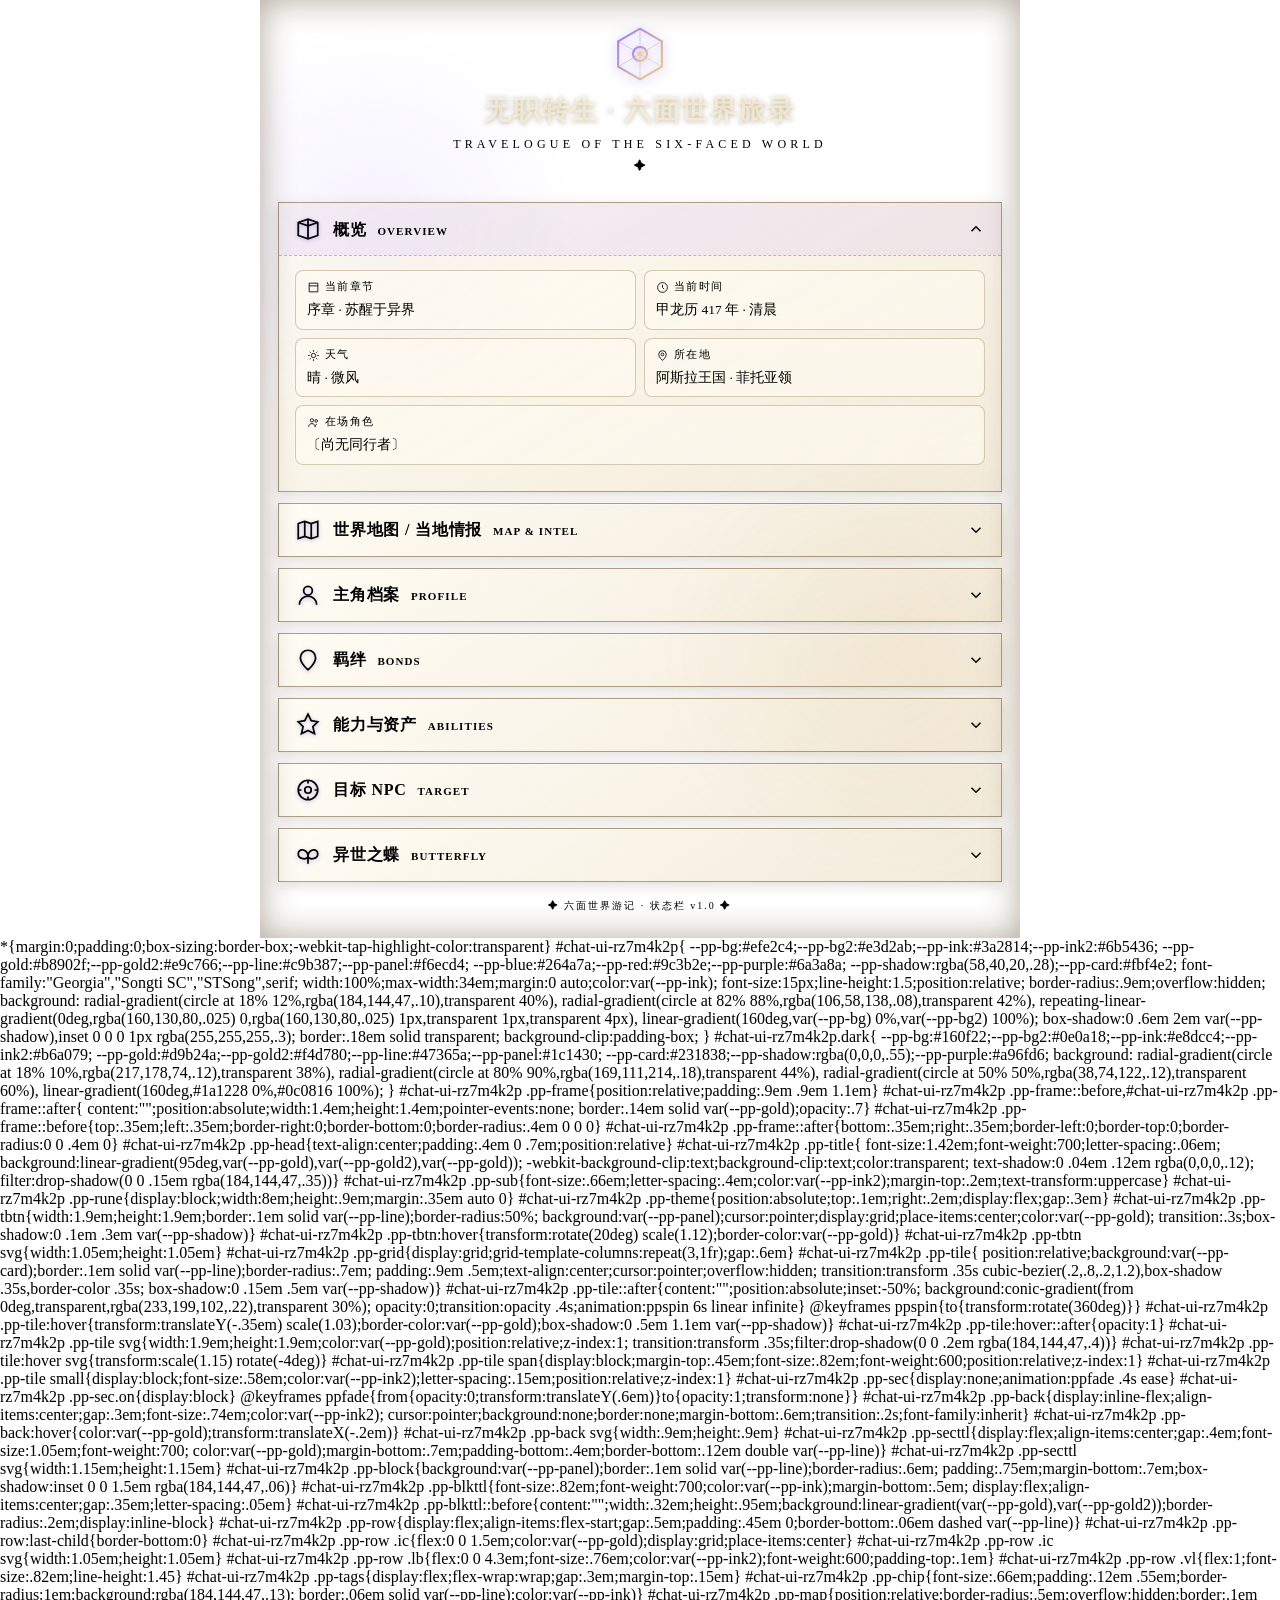
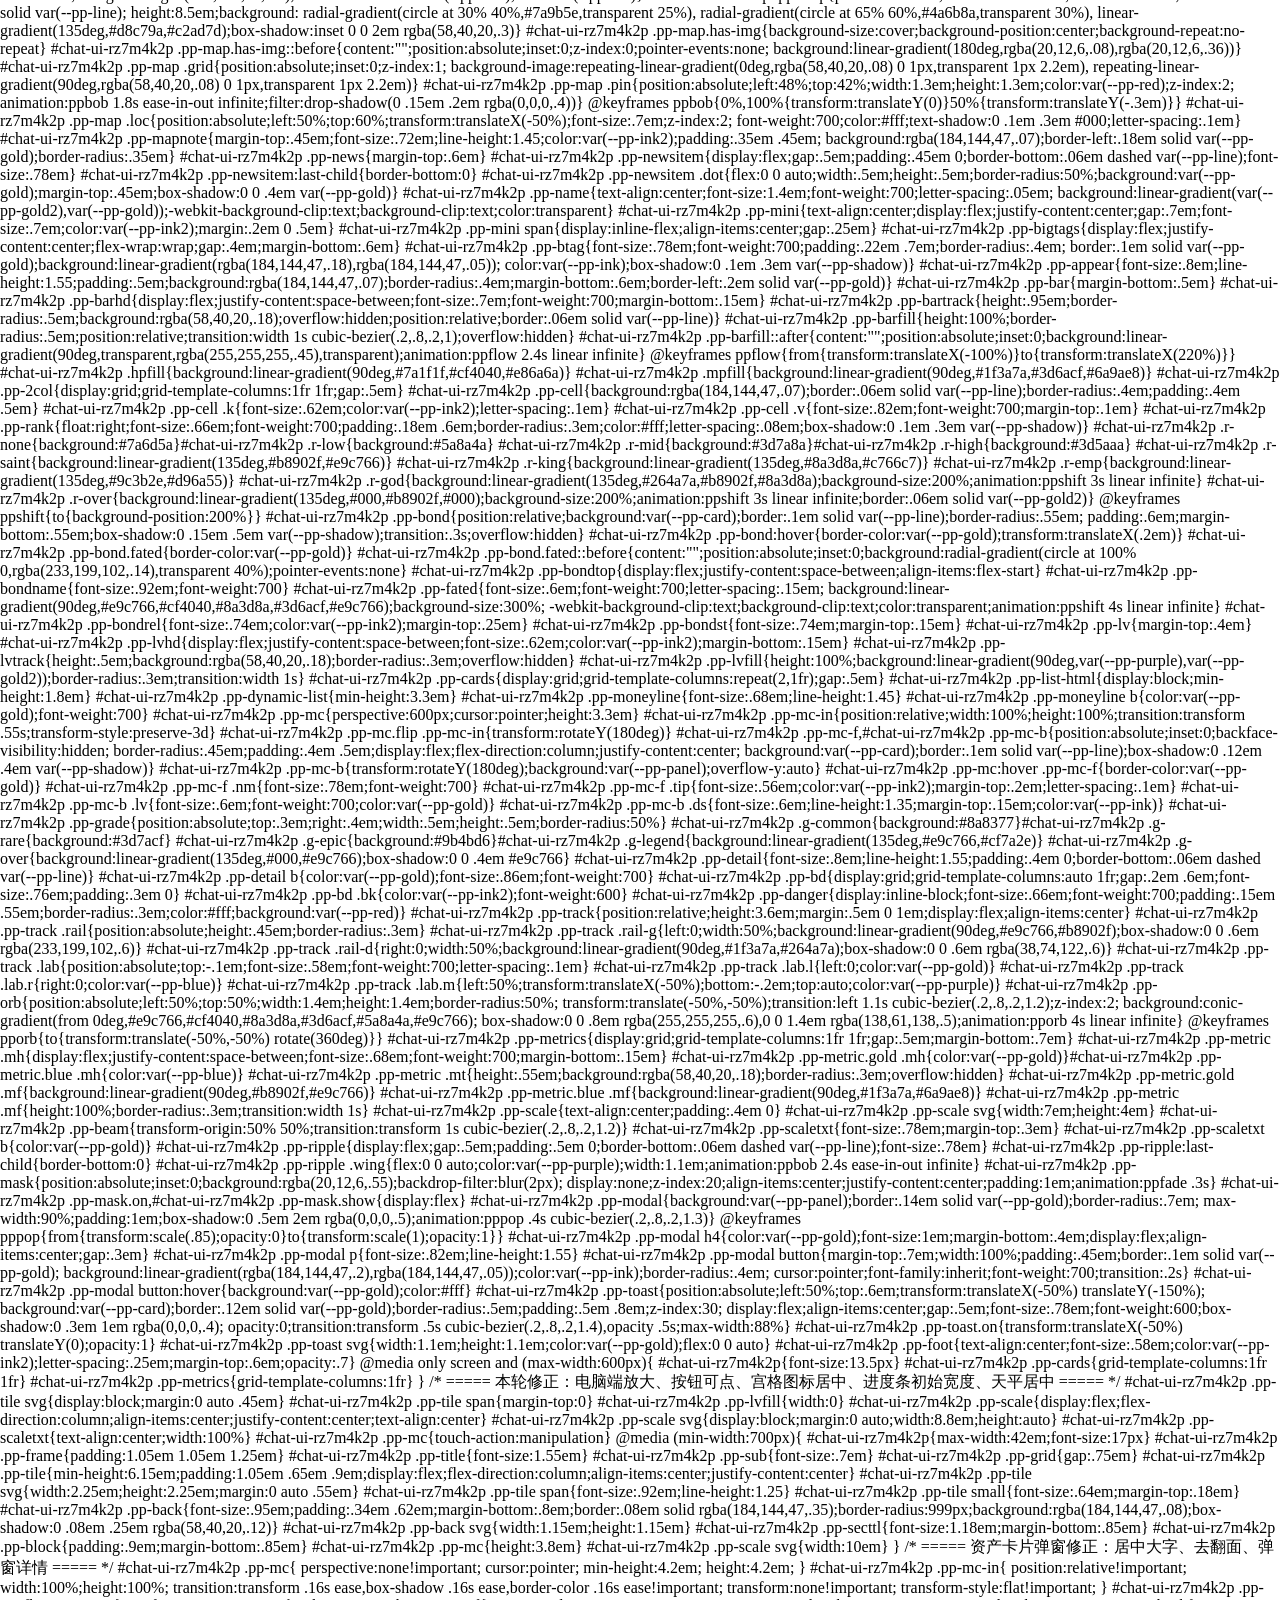
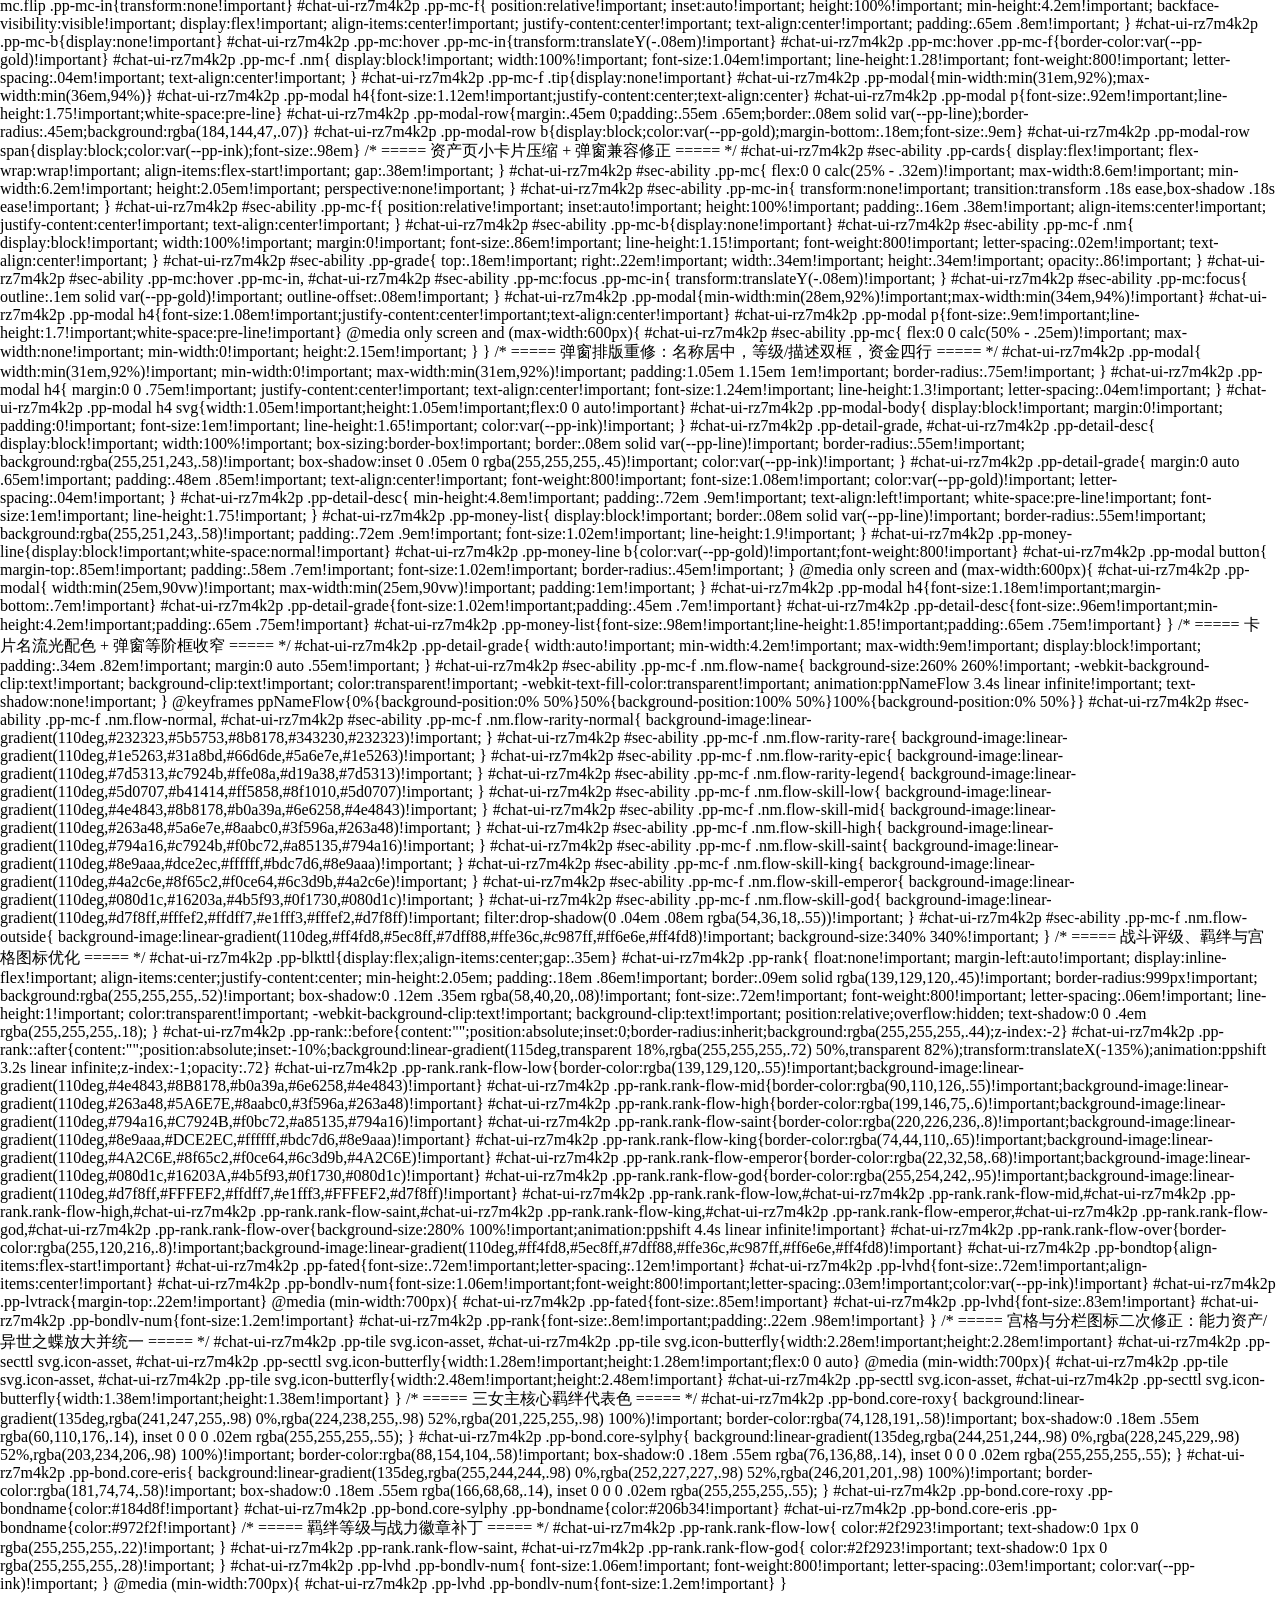
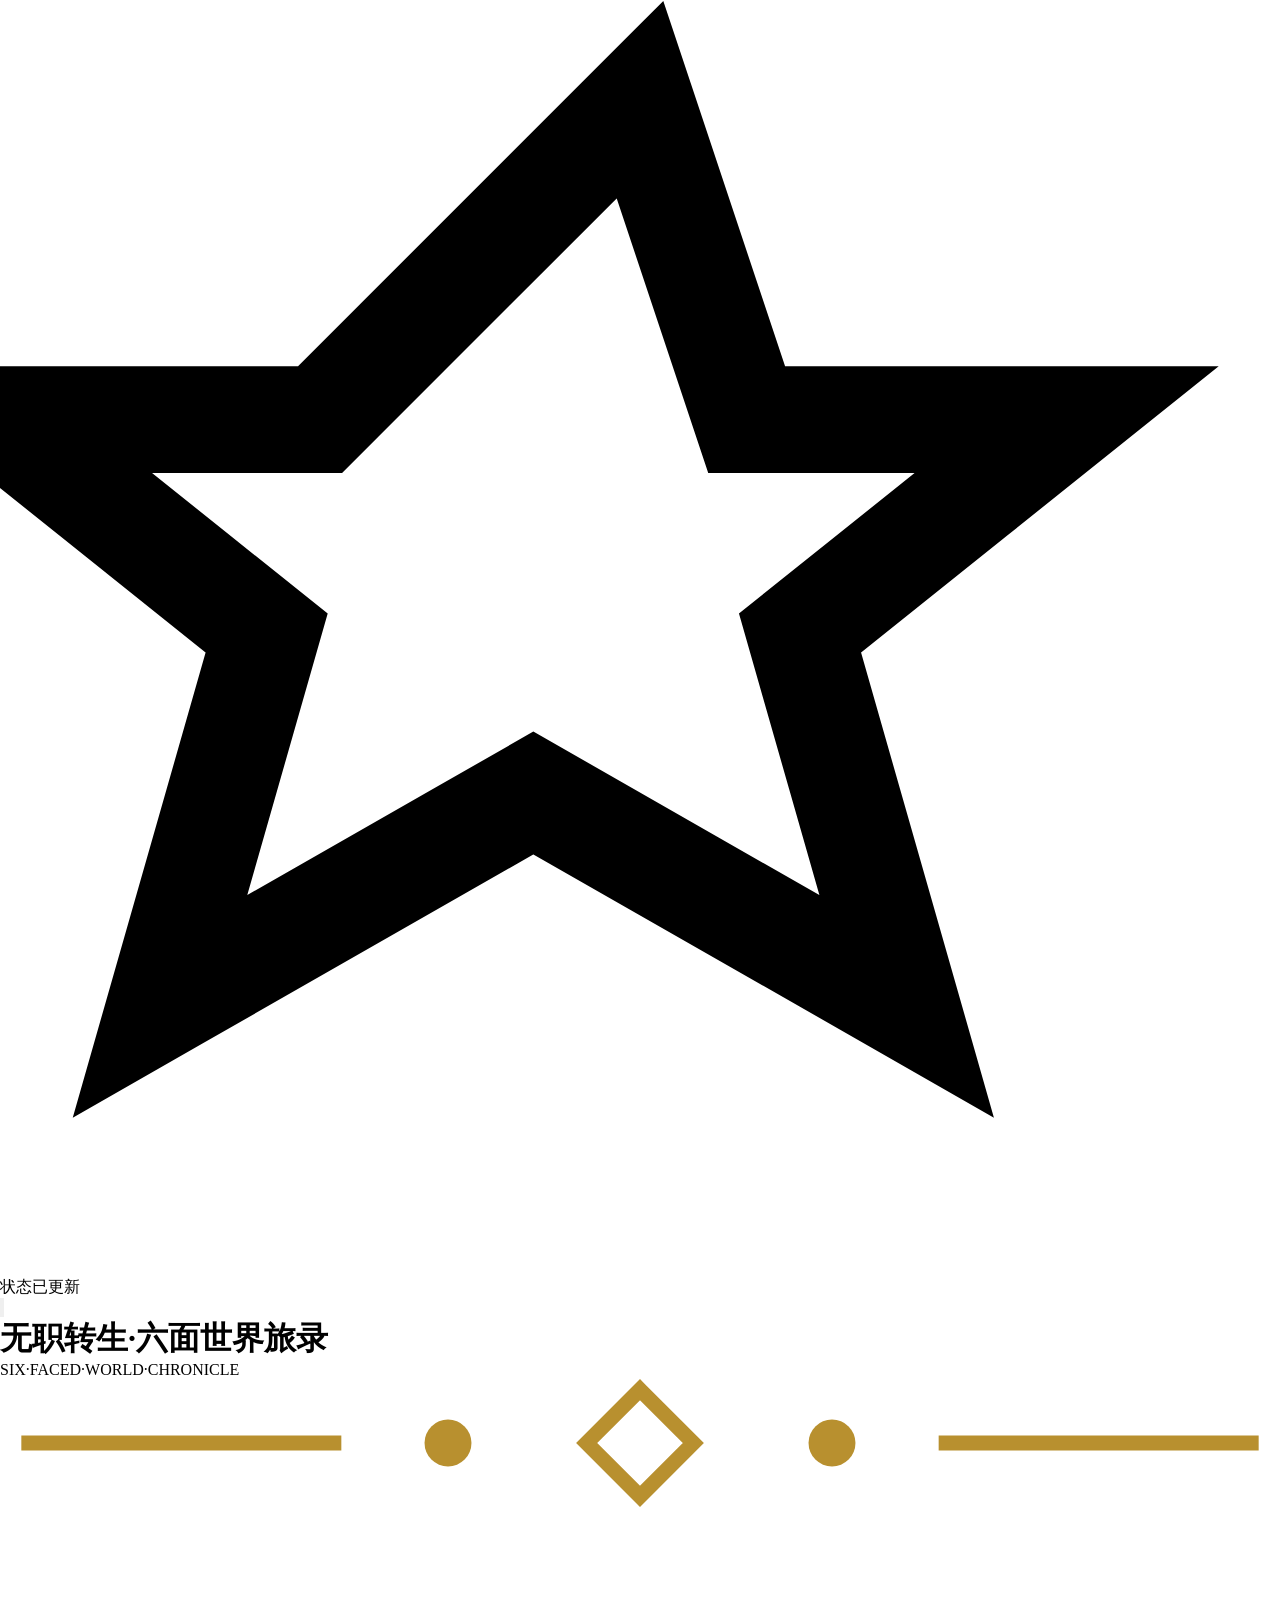
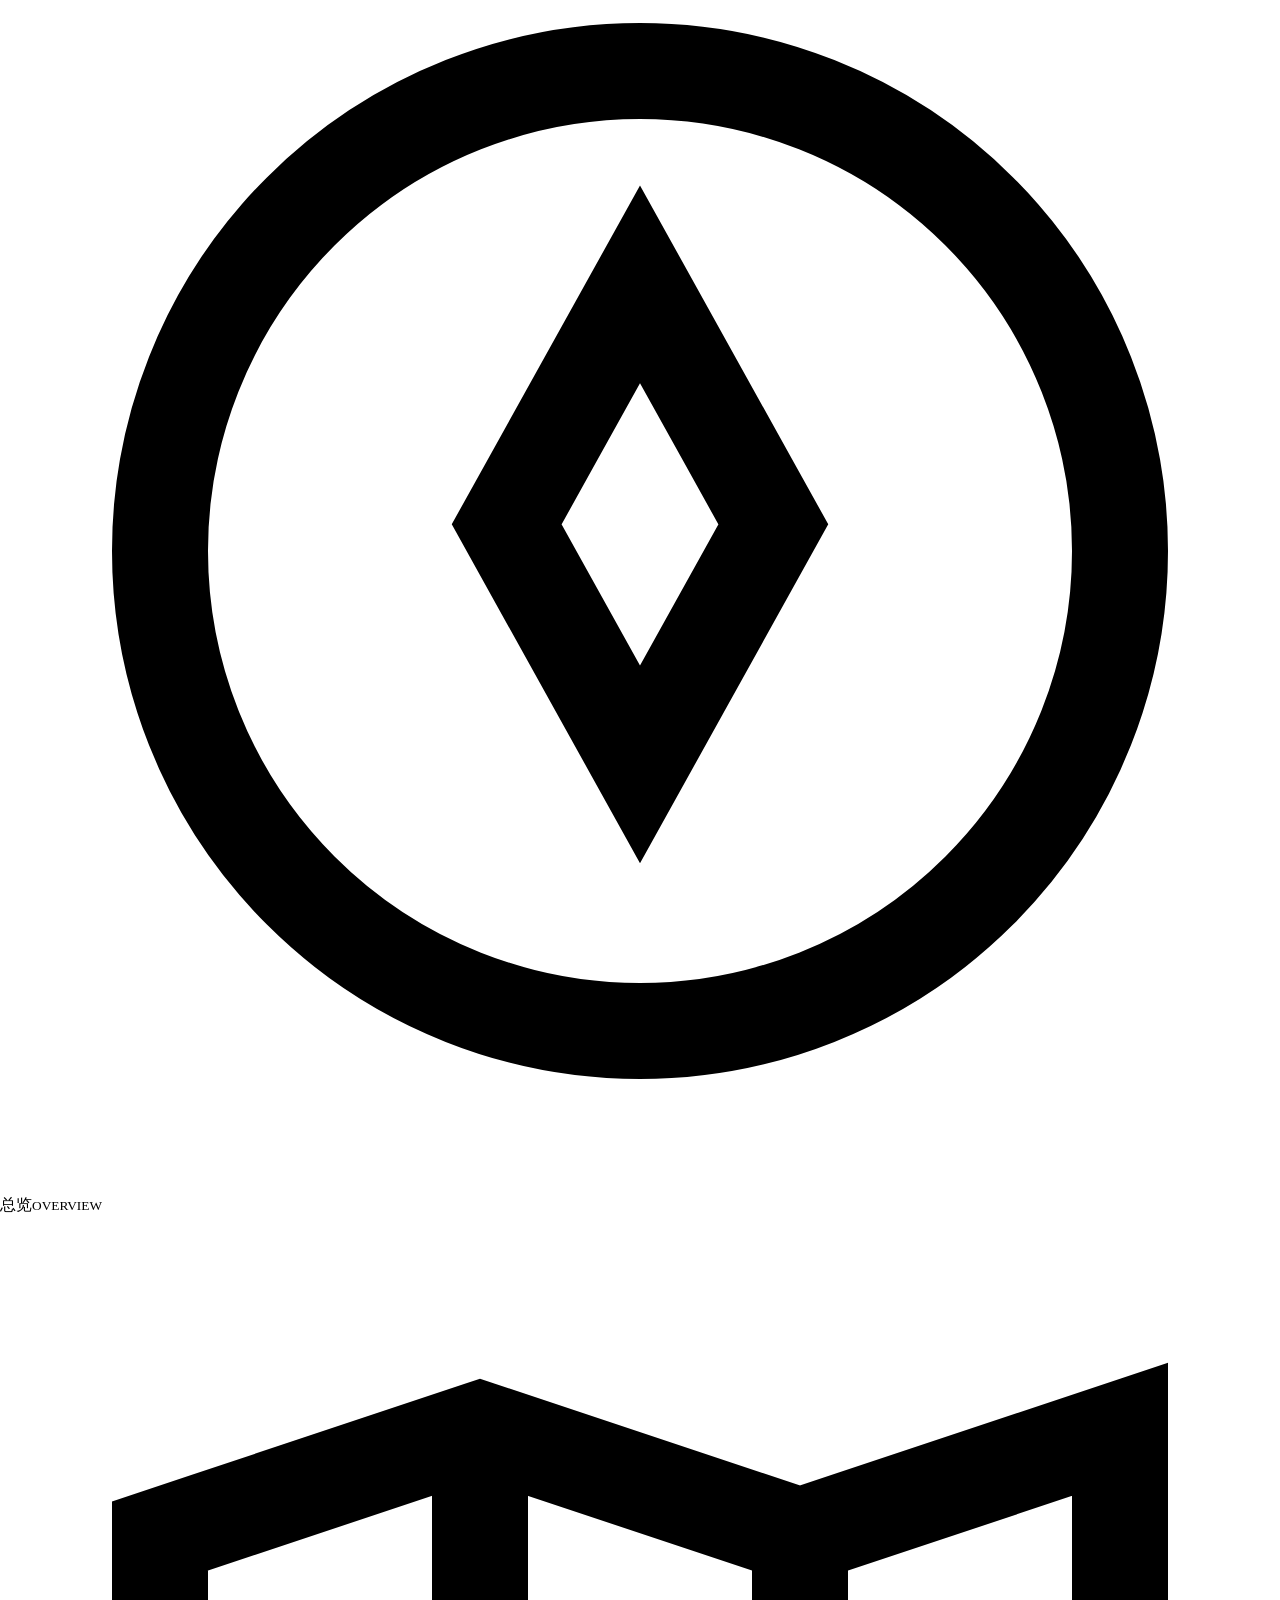
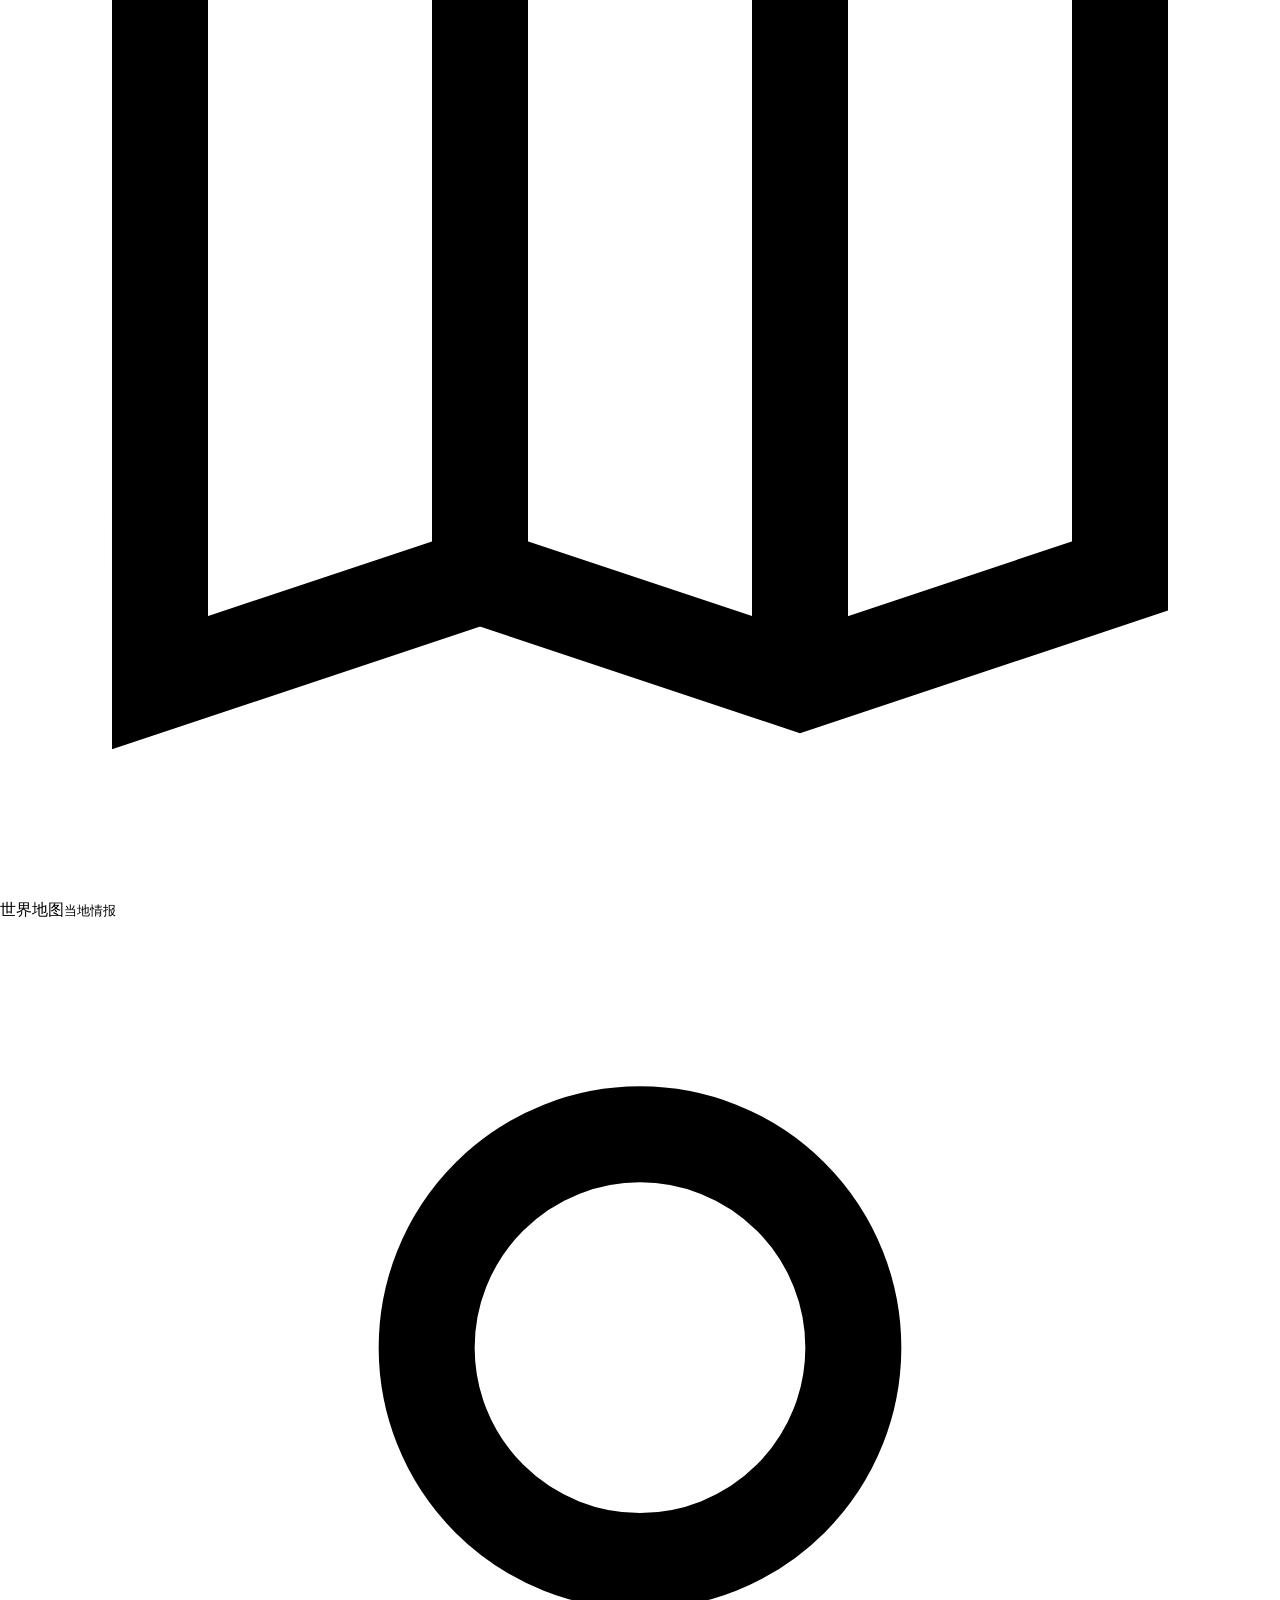
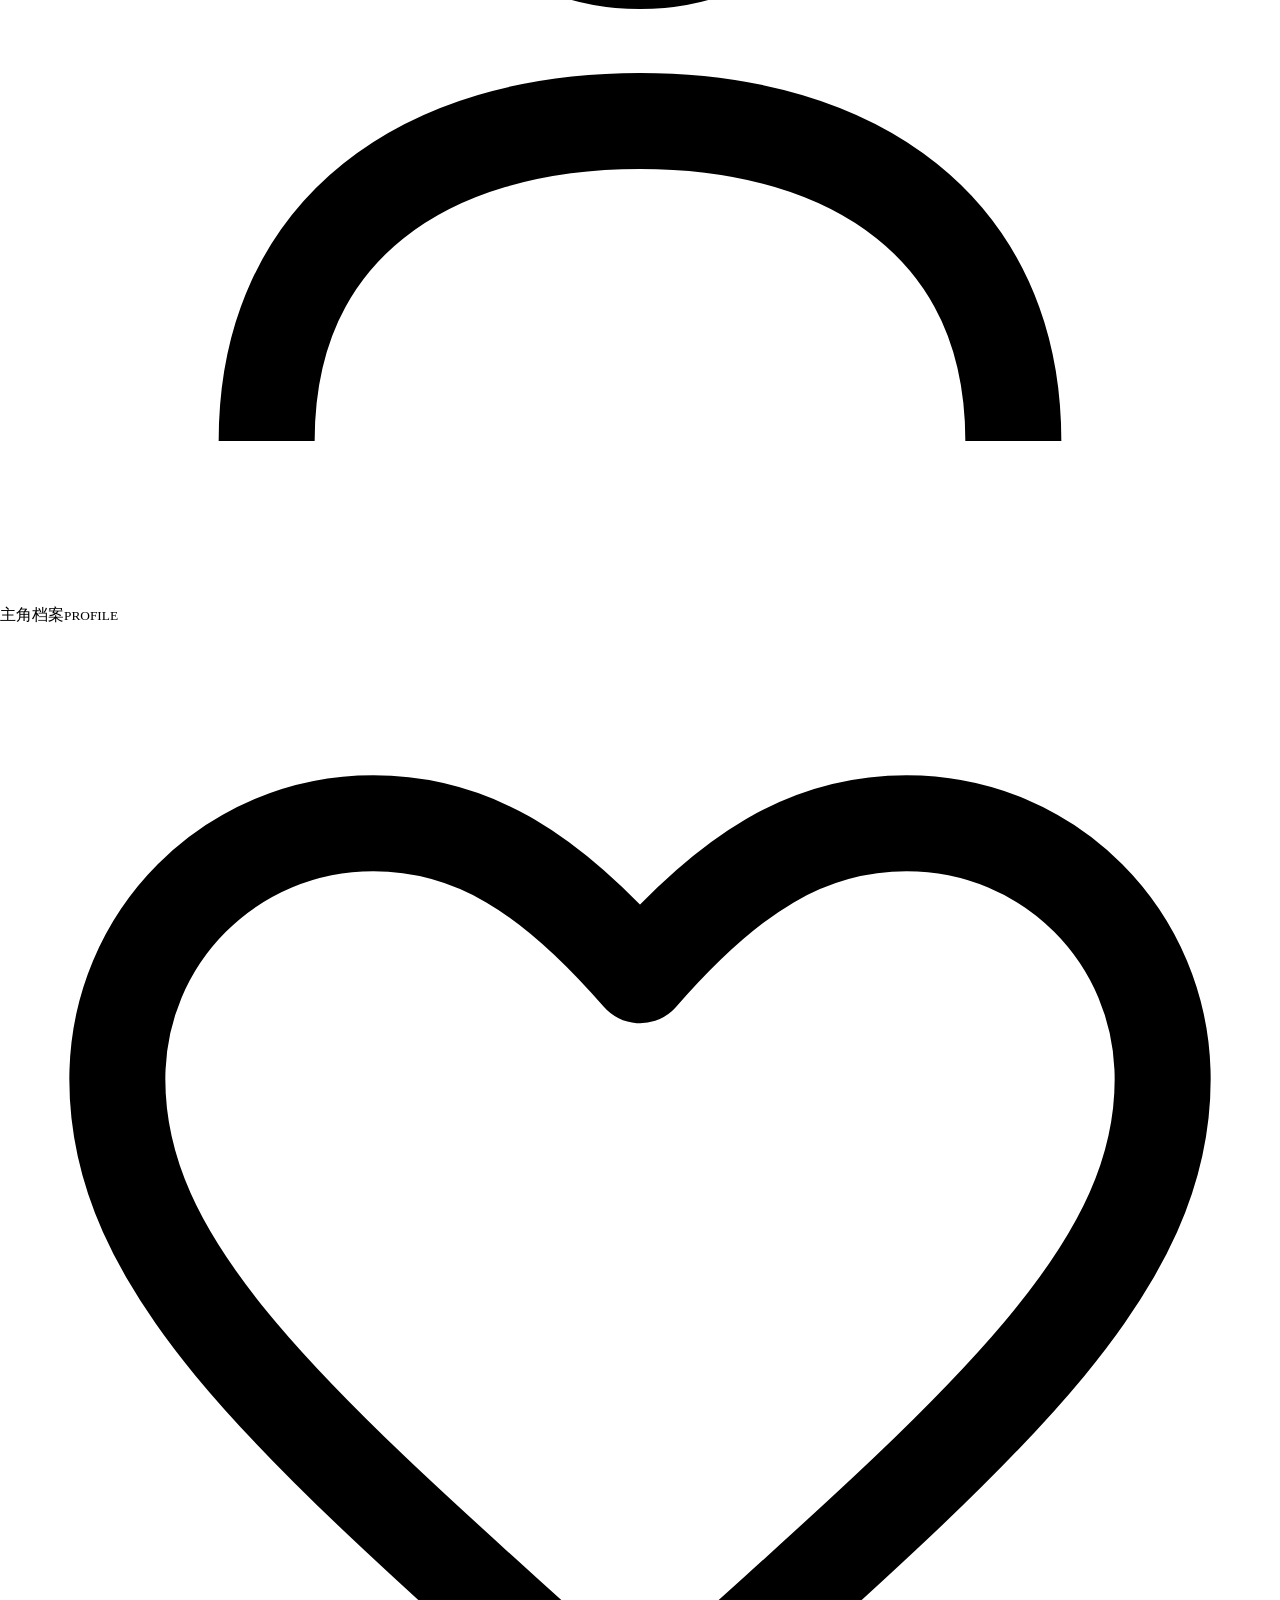
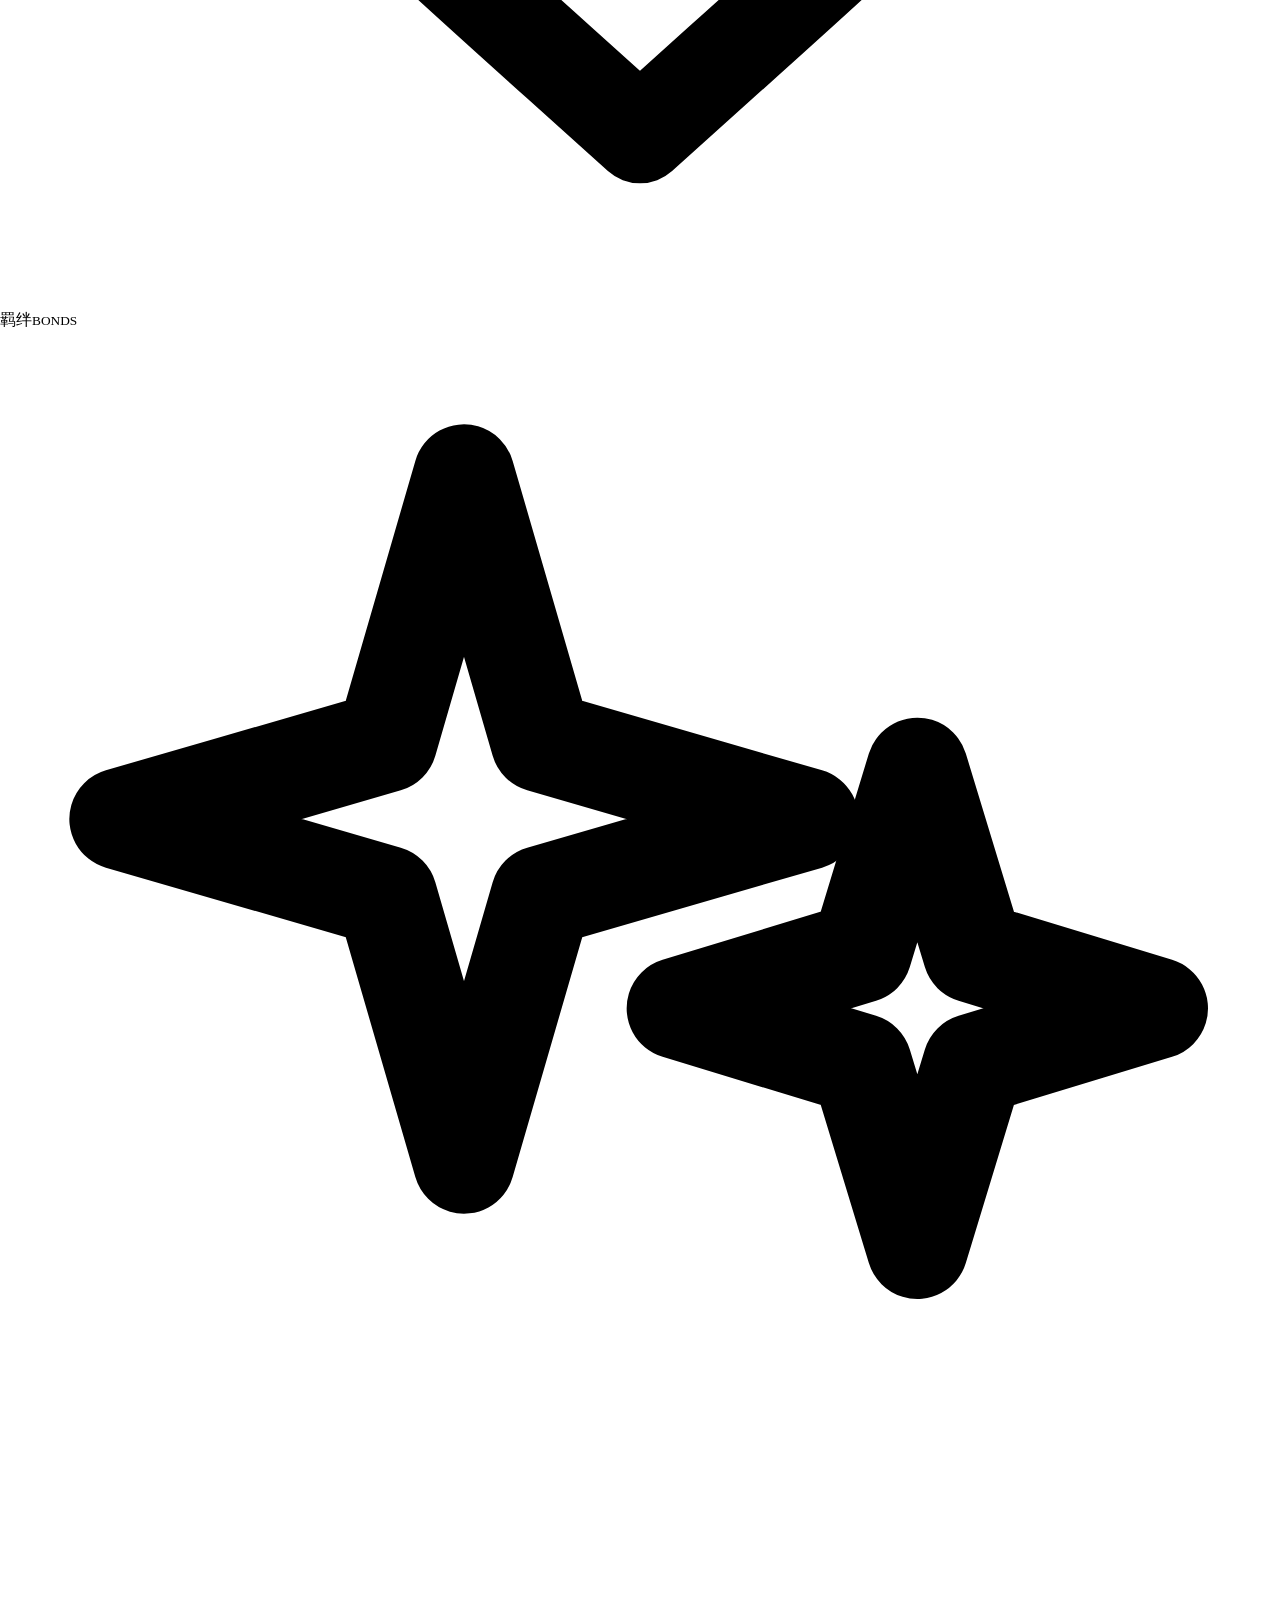
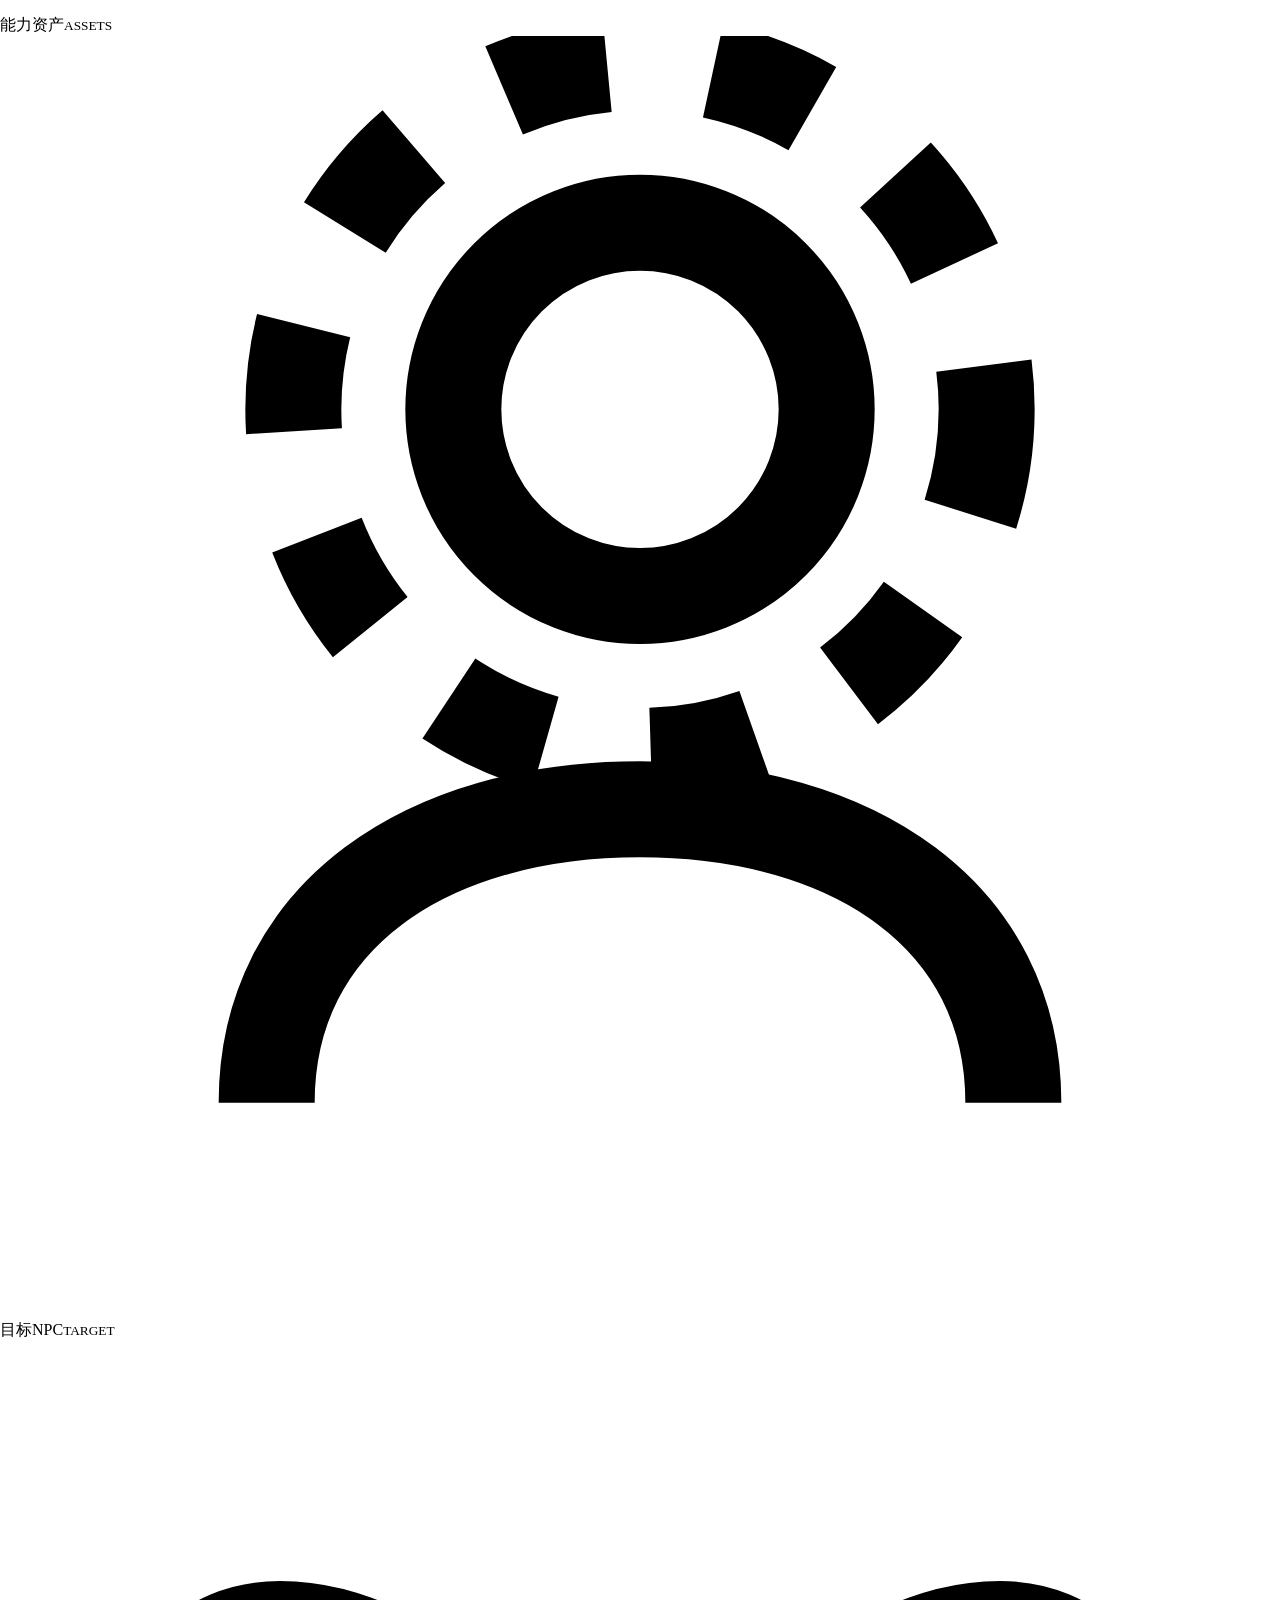
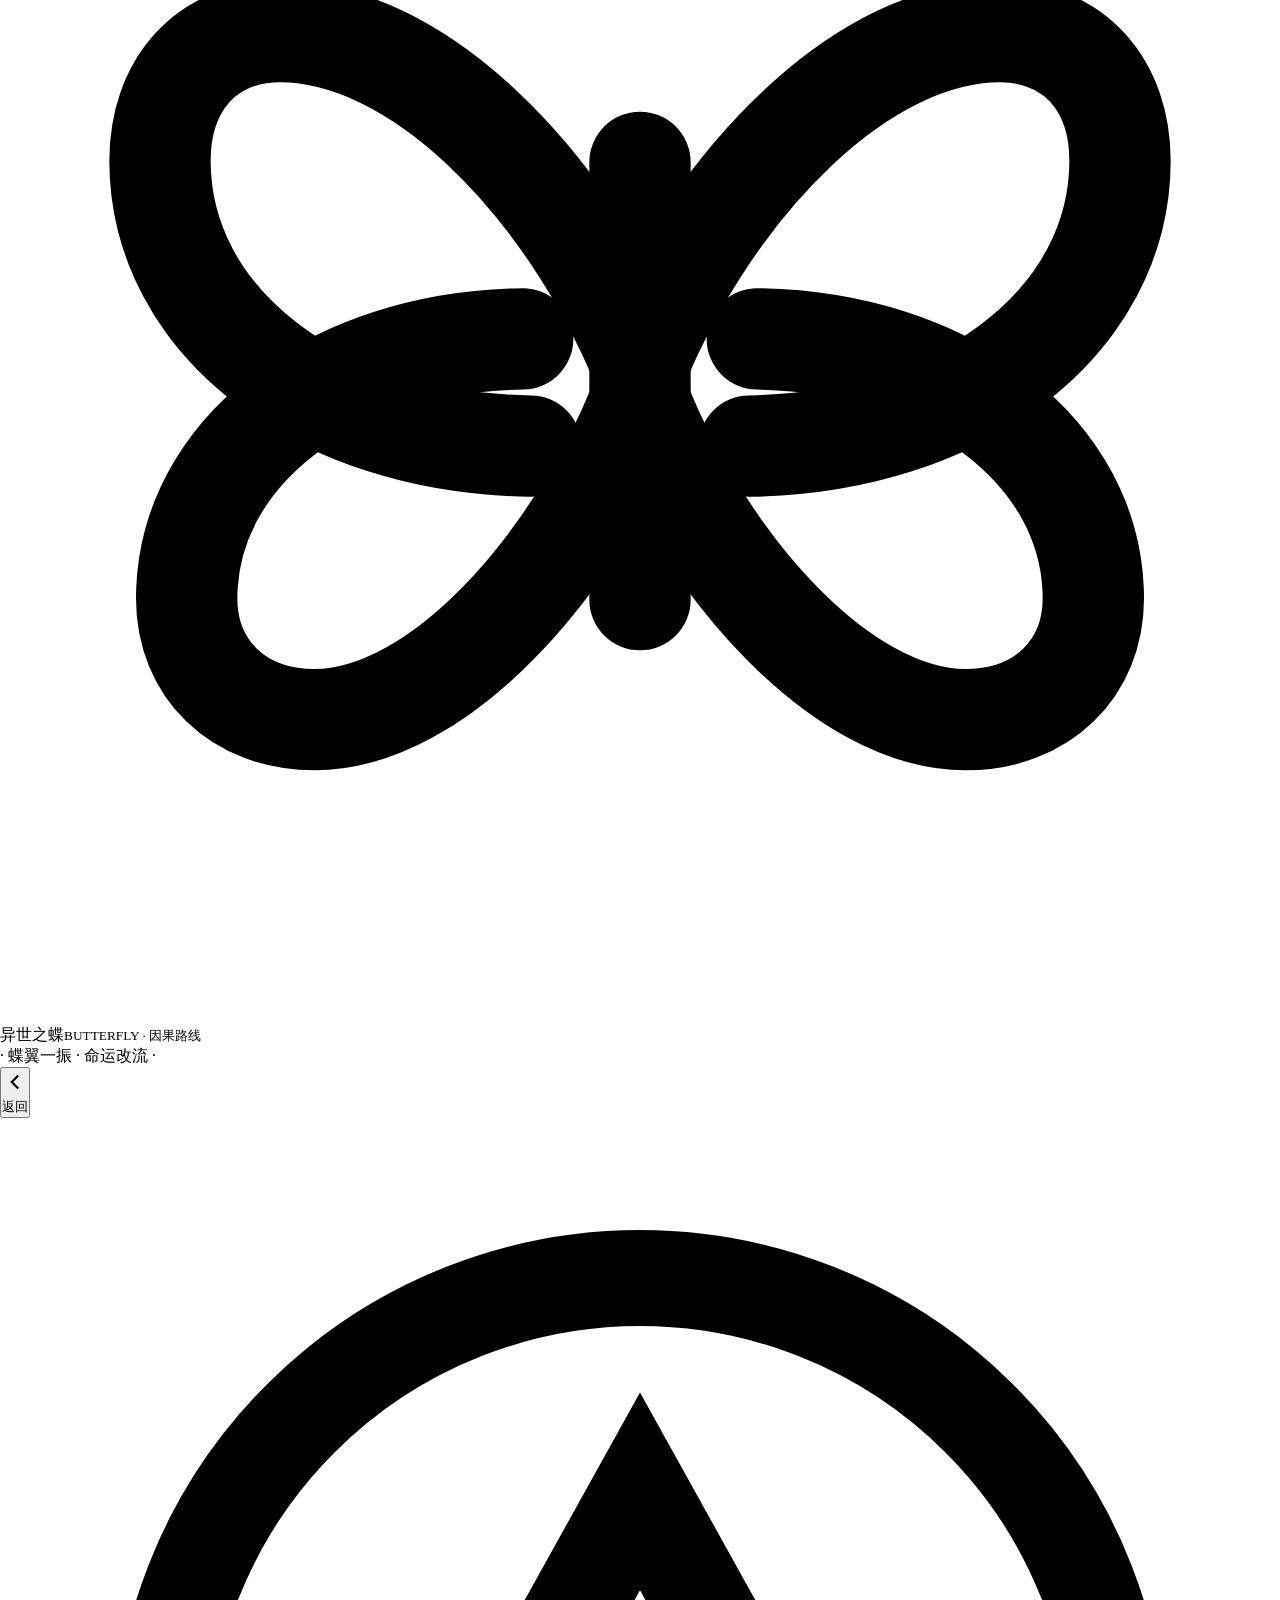
==== commit 7e53d58d: "Update index.html" ====
--- a/status/index.html
+++ b/status/index.html
@@ -5,7 +5,768 @@
 <meta name="viewport" content="width=device-width,initial-scale=1.0">
 <title>无职转生·六面世界旅录</title>
 <style>
-#chat-ui-rz7m4k2p *{margin:0;padding:0;box-sizing:border-box;-webkit-tap-highlight-color:transparent}
+#chat-ui-rz7m4k2p<!DOCTYPE html>
+<html lang="zh-CN">
+<head>
+<meta charset="UTF-8">
+<meta name="viewport" content="width=device-width, initial-scale=1.0">
+<title>无职转生：六面世界旅录</title>
+<style>
+@import url('https://fonts.googleapis.com/css2?family=Cinzel:wght@400;600;700&family=Cinzel+Decorative:wght@700&family=Noto+Serif+SC:wght@300;400;500;700;900&display=swap');
+:root{
+  --parch-1:#f3e6c8;--parch-2:#e8d5a8;--parch-3:#d9c090;--parch-shadow:#b89a5e;
+  --ink:#2f2417;--ink-soft:#5a4a30;--ink-faint:#8a7550;
+  --arcane:#6c4bd8;--arcane-glow:#9d7bff;--gold:#c8a24b;--gold-bright:#f3d27a;
+  --crimson:#a8302f;--azure:#2f6fa8;--emerald:#3a8f6a;
+  --hp:#c0392b;--hp-glow:#ff6b5b;--mp:#2f6fd0;--mp-glow:#6fa8ff;
+  --panel-radius:14px;--card-radius:10px;--edge:#5c4522;
+  --font-title:"Cinzel","Noto Serif SC",serif;
+  --font-serif:"Noto Serif SC",serif;--font-body:"Noto Serif SC",serif;
+  --font-num:"Cinzel Decorative","Cinzel",serif;
+}
+*{margin:0;padding:0;box-sizing:border-box;-webkit-tap-highlight-color:transparent;}
+.mt-statusbar{
+  font-family:var(--font-body);color:var(--ink);max-width:760px;margin:0 auto;
+  position:relative;line-height:1.6;
+  background:
+    radial-gradient(120% 80% at 20% 0%,rgba(255,248,225,.55),transparent 60%),
+    radial-gradient(120% 90% at 90% 100%,rgba(150,110,50,.28),transparent 55%),
+    repeating-linear-gradient(0deg,rgba(120,90,40,.025) 0 2px,transparent 2px 4px),
+    linear-gradient(160deg,var(--parch-1),var(--parch-2) 55%,var(--parch-3));
+  border-radius:var(--panel-radius);
+  box-shadow:0 0 0 2px var(--edge),0 0 0 5px rgba(200,162,75,.35),0 18px 44px rgba(20,12,0,.45),inset 0 0 60px rgba(120,80,30,.18);
+  padding:20px 18px 24px;overflow:hidden;isolation:isolate;
+}
+.mt-statusbar::before{content:"";position:absolute;inset:0;pointer-events:none;z-index:0;
+  background:radial-gradient(circle at 15% 25%,rgba(157,123,255,.10),transparent 22%),radial-gradient(circle at 82% 70%,rgba(200,162,75,.12),transparent 26%);
+  animation:auraDrift 14s ease-in-out infinite alternate;}
+@keyframes auraDrift{from{transform:translate3d(0,0,0) scale(1);}to{transform:translate3d(-8px,6px,0) scale(1.04);}}
+.mt-statusbar>*{position:relative;z-index:1;}
+.mt-statusbar::after{content:"";position:absolute;inset:0;border-radius:var(--panel-radius);pointer-events:none;box-shadow:inset 0 0 34px rgba(60,35,5,.4);mix-blend-mode:multiply;z-index:2;}
+.mt-header{text-align:center;padding:6px 0 16px;position:relative;}
+.mt-emblem{width:56px;height:56px;margin:0 auto 6px;display:flex;align-items:center;justify-content:center;filter:drop-shadow(0 2px 6px rgba(108,75,216,.5));animation:emblemPulse 5s ease-in-out infinite;}
+@keyframes emblemPulse{0%,100%{transform:scale(1);}50%{transform:scale(1.06);}}
+.mt-title{font-family:var(--font-title);font-weight:700;font-size:clamp(19px,3.6vw,27px);letter-spacing:.06em;color:var(--ink);text-shadow:0 1px 0 rgba(255,245,215,.6),0 2px 5px rgba(80,50,10,.35);display:inline-block;}
+.mt-title-glow{background:linear-gradient(90deg,var(--arcane),var(--gold),var(--arcane));background-size:200% auto;-webkit-background-clip:text;background-clip:text;-webkit-text-fill-color:transparent;animation:shineText 6s linear infinite;}
+@keyframes shineText{to{background-position:200% center;}}
+.mt-subtitle{font-family:var(--font-serif);font-size:12px;color:var(--ink-faint);letter-spacing:.35em;margin-top:4px;}
+.mt-divider{height:2px;width:70%;margin:12px auto 4px;background:linear-gradient(90deg,transparent,var(--gold),var(--gold-bright),var(--gold),transparent);position:relative;}
+.mt-divider::after{content:"✦";position:absolute;left:50%;top:50%;transform:translate(-50%,-50%);color:var(--gold-bright);font-size:12px;background:var(--parch-1);padding:0 8px;text-shadow:0 0 6px var(--gold-bright);}
+.mt-sections{display:flex;flex-direction:column;gap:11px;margin-top:14px;}
+.mt-section{border:1.5px solid rgba(92,69,34,.5);border-radius:var(--panel-radius);background:linear-gradient(150deg,rgba(255,250,235,.55),rgba(220,196,150,.35));box-shadow:inset 0 1px 0 rgba(255,255,255,.4),0 4px 12px rgba(60,40,10,.15);overflow:hidden;transition:box-shadow .4s;}
+.mt-section:hover{box-shadow:inset 0 1px 0 rgba(255,255,255,.5),0 6px 18px rgba(108,75,216,.22);}
+.mt-sec-head{display:flex;align-items:center;gap:12px;padding:13px 16px;cursor:pointer;user-select:none;position:relative;transition:background .3s;}
+.mt-sec-head:hover{background:rgba(157,123,255,.08);}
+.mt-sec-icon{width:26px;height:26px;flex:0 0 26px;color:var(--arcane);filter:drop-shadow(0 1px 2px rgba(108,75,216,.4));transition:transform .4s,color .3s;}
+.mt-sec-head:hover .mt-sec-icon{transform:rotate(-8deg) scale(1.12);color:var(--arcane-glow);}
+.mt-sec-title{font-family:var(--font-title);font-weight:600;font-size:16px;letter-spacing:.05em;flex:1;color:var(--ink);}
+.mt-sec-sub{font-size:11px;color:var(--ink-faint);font-family:var(--font-serif);margin-left:6px;letter-spacing:.1em;}
+.mt-chevron{width:18px;height:18px;color:var(--ink-soft);transition:transform .45s cubic-bezier(.65,0,.35,1);}
+.mt-section.open .mt-chevron{transform:rotate(180deg);}
+.mt-section.open .mt-sec-head{background:rgba(157,123,255,.1);}
+.mt-sec-body{max-height:0;overflow:hidden;transition:max-height .55s cubic-bezier(.4,0,.2,1),opacity .4s;opacity:0;}
+.mt-section.open .mt-sec-body{max-height:6000px;opacity:1;}
+.mt-sec-inner{padding:6px 16px 18px;border-top:1px dashed rgba(92,69,34,.35);}
+.mt-row{display:flex;flex-wrap:wrap;gap:8px;margin:8px 0;}
+.mt-field{flex:1 1 120px;min-width:110px;background:rgba(255,252,242,.6);border:1px solid rgba(120,90,40,.3);border-radius:8px;padding:8px 11px;position:relative;overflow:hidden;transition:transform .3s,box-shadow .3s;}
+.mt-field:hover{transform:translateY(-2px);box-shadow:0 4px 12px rgba(108,75,216,.18);}
+.mt-flabel{font-size:10.5px;color:var(--ink-faint);letter-spacing:.12em;display:flex;align-items:center;gap:5px;margin-bottom:3px;}
+.mt-flabel svg{width:13px;height:13px;color:var(--gold);}
+.mt-fval{font-size:13.5px;color:var(--ink);font-weight:500;}
+.mt-block-title{font-family:var(--font-title);font-size:13px;font-weight:600;letter-spacing:.08em;color:var(--ink-soft);display:flex;align-items:center;gap:7px;margin:16px 0 8px;}
+.mt-block-title::before{content:"";width:3px;height:15px;border-radius:2px;background:linear-gradient(var(--arcane),var(--gold));}
+.mt-block-title svg{width:15px;height:15px;color:var(--arcane);}
+.mt-text-box{background:rgba(255,252,242,.55);border:1px solid rgba(120,90,40,.28);border-left:3px solid var(--gold);border-radius:8px;padding:11px 13px;font-size:13px;color:var(--ink);line-height:1.75;font-family:var(--font-serif);}
+.mt-tag{display:inline-flex;align-items:center;gap:5px;padding:4px 11px;border-radius:20px;font-size:12px;font-weight:500;border:1px solid;letter-spacing:.03em;white-space:nowrap;transition:transform .25s,box-shadow .25s;}
+.mt-tag:hover{transform:translateY(-1px);box-shadow:0 3px 9px rgba(0,0,0,.12);}
+.mt-tag svg{width:12px;height:12px;}
+.mt-tag.t-cond{background:rgba(58,143,106,.14);border-color:var(--emerald);color:#2c6e50;}
+.mt-tag.t-title{background:rgba(200,162,75,.16);border-color:var(--gold);color:#8a6a20;}
+.mt-tag.t-id{background:rgba(108,75,216,.14);border-color:var(--arcane);color:#4a34a0;}
+.mt-bar-wrap{margin:10px 0;}
+.mt-bar-head{display:flex;justify-content:space-between;align-items:flex-end;margin-bottom:3px;}
+.mt-bar-label{font-size:12px;font-weight:600;letter-spacing:.1em;display:flex;align-items:center;gap:5px;}
+.mt-bar-label svg{width:14px;height:14px;}
+.mt-bar-num{font-family:var(--font-num);font-size:13px;font-weight:700;}
+.mt-bar-track{height:15px;border-radius:9px;overflow:hidden;position:relative;background:rgba(60,40,15,.28);border:1px solid rgba(60,40,15,.4);box-shadow:inset 0 2px 5px rgba(0,0,0,.35);}
+.mt-bar-fill{height:100%;border-radius:9px 0 0 9px;position:relative;transition:width 1s cubic-bezier(.4,0,.2,1);background-size:200% 100%;animation:barFlow 3s linear infinite;}
+@keyframes barFlow{to{background-position:-200% 0;}}
+.mt-bar-fill::after{content:"";position:absolute;inset:0;background:linear-gradient(90deg,transparent,rgba(255,255,255,.5),transparent);animation:barShine 2.6s ease-in-out infinite;}
+@keyframes barShine{0%{transform:translateX(-100%);}60%,100%{transform:translateX(300%);}}
+.hp .mt-bar-label,.hp .mt-bar-num{color:var(--hp);}
+.hp .mt-bar-fill{background:linear-gradient(90deg,var(--hp),var(--hp-glow),var(--hp));box-shadow:0 0 10px var(--hp-glow);}
+.mp .mt-bar-label,.mp .mt-bar-num{color:var(--mp);}
+.mp .mt-bar-fill{background:linear-gradient(90deg,var(--mp),var(--mp-glow),var(--mp));box-shadow:0 0 10px var(--mp-glow);}
+.mt-pro-name{text-align:center;font-family:var(--font-title);font-weight:700;font-size:26px;letter-spacing:.06em;color:var(--ink);text-shadow:0 1px 0 rgba(255,245,215,.7),0 0 14px rgba(157,123,255,.25);margin-top:6px;}
+.mt-pro-basic{text-align:center;font-size:12px;color:var(--ink-faint);letter-spacing:.14em;margin:4px 0 10px;font-family:var(--font-serif);}
+.mt-pro-basic span{margin:0 8px;position:relative;}
+.mt-pro-basic span:not(:last-child)::after{content:"·";position:absolute;right:-11px;color:var(--gold);}
+.mt-pro-tags{display:flex;justify-content:center;flex-wrap:wrap;gap:8px;margin-bottom:12px;}
+.mt-pro-tags .mt-tag{font-size:13px;padding:5px 13px;}
+.mt-combat{position:relative;}
+.mt-power-tag{position:absolute;top:-2px;right:0;padding:4px 12px;border-radius:18px;font-size:12px;font-weight:700;font-family:var(--font-title);letter-spacing:.05em;background:linear-gradient(135deg,#3b2a6b,#6c4bd8);color:#f3d27a;border:1px solid var(--gold);box-shadow:0 0 12px rgba(108,75,216,.5),inset 0 0 6px rgba(255,210,122,.3);animation:powerPulse 3s ease-in-out infinite;}
+@keyframes powerPulse{0%,100%{box-shadow:0 0 12px rgba(108,75,216,.5),inset 0 0 6px rgba(255,210,122,.3);}50%{box-shadow:0 0 20px rgba(157,123,255,.8),inset 0 0 10px rgba(255,210,122,.5);}}
+.mt-cards-grid{display:grid;grid-template-columns:1fr;gap:11px;}
+@media(min-width:560px){.mt-cards-grid{grid-template-columns:1fr 1fr;}}
+.mt-bond-card{position:relative;overflow:hidden;background:linear-gradient(155deg,rgba(255,252,242,.75),rgba(226,204,158,.5));border:1px solid rgba(120,90,40,.4);border-radius:var(--card-radius);padding:14px 14px 13px;transition:transform .35s,box-shadow .35s;}
+.mt-bond-card:hover{transform:translateY(-3px) scale(1.01);box-shadow:0 10px 24px rgba(108,75,216,.25);}
+.mt-bond-card.core{border-color:var(--gold);box-shadow:0 0 0 1px rgba(200,162,75,.4),inset 0 0 20px rgba(200,162,75,.1);}
+.mt-bond-name{font-family:var(--font-serif);font-weight:700;font-size:16px;color:var(--ink);display:flex;align-items:center;gap:6px;margin-bottom:2px;}
+.mt-bond-name svg{width:15px;height:15px;color:var(--crimson);}
+.mt-bond-rel{font-size:12px;color:var(--arcane);font-weight:600;letter-spacing:.05em;margin-bottom:6px;}
+.mt-bond-status{font-size:12.5px;color:var(--ink-soft);font-family:var(--font-serif);line-height:1.6;}
+.mt-fate{position:absolute;top:9px;right:10px;text-align:right;}
+.mt-fate-txt{font-family:var(--font-title);font-weight:700;font-size:11px;letter-spacing:.08em;background:linear-gradient(90deg,#ff5f6d,#ffc371,#6be585,#4facfe,#c471ed,#ff5f6d);background-size:300% auto;-webkit-background-clip:text;background-clip:text;-webkit-text-fill-color:transparent;animation:shineText 4s linear infinite;filter:drop-shadow(0 0 3px rgba(255,255,255,.5));}
+.mt-bond-lv{font-family:var(--font-num);font-size:11px;color:var(--gold);font-weight:700;margin-top:2px;text-shadow:0 0 4px rgba(200,162,75,.5);}
+.mt-bond-lvbar{height:4px;border-radius:3px;background:rgba(60,40,15,.25);margin-top:5px;overflow:hidden;}
+.mt-bond-lvbar i{display:block;height:100%;border-radius:3px;background:linear-gradient(90deg,var(--crimson),var(--gold-bright));box-shadow:0 0 6px rgba(200,162,75,.6);transition:width 1s;}
+.mt-chip-grid{display:flex;flex-wrap:wrap;gap:8px;margin-top:4px;}
+.mt-chip{padding:8px 13px;border-radius:9px;font-size:12.5px;cursor:pointer;border:1px solid rgba(120,90,40,.4);background:rgba(255,252,242,.6);position:relative;overflow:hidden;transition:transform .28s,box-shadow .28s,border-color .28s;display:flex;align-items:center;gap:6px;font-weight:500;}
+.mt-chip .mt-chip-ico{width:14px;height:14px;flex:0 0 14px;display:inline-flex;}
+.mt-chip .mt-chip-ico svg{width:100%;height:100%;stroke-width:1.8;}
+.mt-chip:hover{transform:translateY(-2px);box-shadow:0 6px 14px rgba(0,0,0,.15);}
+.mt-chip:active{transform:scale(.96);}
+.r-common{border-color:#9c8a6a;color:#6a5c40;}
+.r-rare{border-color:#3f7fbf;color:#2c5f8f;}
+.r-epic{border-color:#9d5bd8;color:#6a3aa0;}
+.r-legendary{border-color:var(--gold);color:#8a6a20;background:linear-gradient(120deg,rgba(243,210,122,.25),rgba(255,252,242,.6));}
+.r-beyond{border:none;color:#fff;font-weight:700;background:linear-gradient(120deg,#ff5f6d,#c471ed,#4facfe);background-size:200% auto;animation:shineText 4s linear infinite;box-shadow:0 0 12px rgba(196,113,237,.5);}
+.s-beginner{border-color:#9c8a6a;color:#6a5c40;}
+.s-intermediate{border-color:#3a8f6a;color:#2c6e50;}
+.s-advanced{border-color:#3f7fbf;color:#2c5f8f;}
+.s-saint{border-color:#9d5bd8;color:#6a3aa0;}
+.s-king{border-color:var(--gold);color:#8a6a20;background:linear-gradient(120deg,rgba(243,210,122,.2),rgba(255,252,242,.6));}
+.s-emperor{border-color:#c0392b;color:#a8302f;background:linear-gradient(120deg,rgba(192,57,43,.12),rgba(255,252,242,.6));}
+.s-god{border:none;color:#fff;background:linear-gradient(120deg,#6c4bd8,#f3d27a);background-size:200% auto;animation:shineText 5s linear infinite;box-shadow:0 0 10px rgba(108,75,216,.5);}
+.s-beyond{border:none;color:#fff;font-weight:700;background:linear-gradient(120deg,#ff5f6d,#c471ed,#4facfe);background-size:200% auto;animation:shineText 4s linear infinite;box-shadow:0 0 14px rgba(196,113,237,.5);}
+.mt-funds-chip{border-color:var(--gold);background:linear-gradient(120deg,rgba(243,210,122,.3),rgba(255,244,214,.7));color:#8a6a20;font-weight:700;}
+.mt-track-wrap{padding:20px 4px 8px;}
+.mt-track{position:relative;height:8px;border-radius:6px;margin:34px 8px 8px;background:linear-gradient(90deg,var(--gold-bright) 0%,var(--gold) 30%,#7a6a4a 48%,#3a5578 52%,var(--azure) 70%,#183a66 100%);box-shadow:inset 0 1px 3px rgba(0,0,0,.4),0 0 14px rgba(108,75,216,.3);}
+.mt-track-lbl{position:absolute;top:-26px;font-size:11px;font-weight:600;letter-spacing:.08em;}
+.mt-track-lbl.left{left:0;color:var(--gold);text-shadow:0 0 6px rgba(243,210,122,.6);}
+.mt-track-lbl.right{right:0;color:var(--azure);text-shadow:0 0 6px rgba(111,168,255,.6);}
+.mt-track-mid{position:absolute;left:50%;top:-26px;transform:translateX(-50%);font-size:11px;color:var(--ink-soft);font-weight:600;letter-spacing:.1em;}
+.mt-track-god{position:absolute;top:50%;width:36px;height:36px;transform:translate(-50%,-50%);display:flex;align-items:center;justify-content:center;border-radius:50%;background:rgba(255,250,235,.8);box-shadow:0 0 0 2px rgba(120,90,40,.4);}
+.mt-track-god.left{left:0;color:var(--gold);}
+.mt-track-god.right{right:0;left:auto;transform:translate(50%,-50%);color:var(--azure);}
+.mt-track-god svg{width:20px;height:20px;}
+.mt-freewill{position:absolute;top:50%;width:22px;height:22px;transform:translate(-50%,-50%);border-radius:50%;background:conic-gradient(from 0deg,#ff5f6d,#ffc371,#6be585,#4facfe,#c471ed,#ff5f6d);box-shadow:0 0 14px rgba(196,113,237,.8),inset 0 0 6px rgba(255,255,255,.6);border:2px solid rgba(255,255,255,.7);transition:left 1.1s cubic-bezier(.5,0,.3,1);animation:willSpin 8s linear infinite;z-index:3;}
+@keyframes willSpin{to{transform:translate(-50%,-50%) rotate(360deg);}}
+.mt-freewill::after{content:"";position:absolute;inset:-6px;border-radius:50%;background:radial-gradient(circle,rgba(196,113,237,.35),transparent 70%);animation:willPulse 2.4s ease-in-out infinite;}
+@keyframes willPulse{0%,100%{opacity:.6;transform:scale(1);}50%{opacity:1;transform:scale(1.35);}}
+.mt-gauge{margin:12px 0;}
+.mt-gauge-head{display:flex;justify-content:space-between;font-size:12px;font-weight:600;margin-bottom:4px;}
+.mt-gauge-head .g-name{display:flex;align-items:center;gap:5px;}
+.mt-gauge-head svg{width:13px;height:13px;}
+.mt-gauge-track{height:9px;border-radius:6px;background:rgba(60,40,15,.25);overflow:hidden;box-shadow:inset 0 1px 3px rgba(0,0,0,.35);}
+.mt-gauge-fill{height:100%;border-radius:6px;transition:width 1s;}
+.g-mangod .g-name{color:var(--gold);}
+.g-mangod .mt-gauge-fill{background:linear-gradient(90deg,var(--gold),var(--gold-bright));box-shadow:0 0 8px rgba(243,210,122,.6);}
+.g-dragon .g-name{color:var(--azure);}
+.g-dragon .mt-gauge-fill{background:linear-gradient(90deg,var(--azure),var(--mp-glow));box-shadow:0 0 8px rgba(111,168,255,.6);}
+.mt-gauge-num{font-family:var(--font-num);font-size:12px;font-weight:700;}
+.mt-balance{margin-top:12px;padding:12px 14px;border-radius:10px;background:linear-gradient(120deg,rgba(108,75,216,.1),rgba(200,162,75,.1));border:1px solid rgba(108,75,216,.3);text-align:center;}
+.mt-balance-label{font-size:11px;letter-spacing:.15em;color:var(--ink-faint);}
+.mt-balance-val{font-family:var(--font-title);font-size:17px;font-weight:700;background:linear-gradient(90deg,var(--arcane),var(--gold));-webkit-background-clip:text;background-clip:text;-webkit-text-fill-color:transparent;margin:3px 0;}
+.mt-balance-desc{font-size:11.5px;color:var(--ink-soft);font-family:var(--font-serif);}
+.mt-ripples{margin-top:12px;}
+.mt-ripple-item{display:flex;gap:10px;padding:9px 12px;margin-bottom:7px;background:rgba(255,252,242,.55);border-radius:8px;border-left:3px solid var(--arcane);font-size:12.5px;font-family:var(--font-serif);color:var(--ink-soft);transition:transform .3s,box-shadow .3s;}
+.mt-ripple-item:hover{transform:translateX(4px);box-shadow:0 4px 12px rgba(108,75,216,.2);}
+.mt-ripple-dot{flex:0 0 auto;width:10px;height:10px;border-radius:50%;margin-top:5px;background:radial-gradient(circle,#c471ed,#4facfe);box-shadow:0 0 8px rgba(196,113,237,.7);}
+.mt-map{height:150px;border-radius:10px;position:relative;overflow:hidden;border:1px solid rgba(120,90,40,.4);background:radial-gradient(circle at 30% 40%,rgba(58,143,106,.4),transparent 30%),radial-gradient(circle at 70% 65%,rgba(47,111,168,.35),transparent 35%),repeating-linear-gradient(45deg,rgba(120,90,40,.06) 0 6px,transparent 6px 12px),linear-gradient(160deg,#e8d5a8,#d0b380);box-shadow:inset 0 0 40px rgba(80,50,10,.35);display:flex;align-items:center;justify-content:center;cursor:pointer;transition:box-shadow .4s;}
+.mt-map:hover{box-shadow:inset 0 0 40px rgba(108,75,216,.35),0 0 20px rgba(108,75,216,.2);}
+.mt-map-pin{position:absolute;width:16px;height:16px;color:var(--crimson);filter:drop-shadow(0 2px 3px rgba(0,0,0,.4));animation:pinBob 2.4s ease-in-out infinite;}
+@keyframes pinBob{0%,100%{transform:translateY(0);}50%{transform:translateY(-5px);}}
+.mt-map-hint{position:absolute;bottom:8px;right:10px;font-size:10px;color:rgba(47,36,23,.6);letter-spacing:.1em;display:flex;align-items:center;gap:4px;}
+.mt-map-hint svg{width:12px;height:12px;}
+.mt-modal-overlay{position:fixed;inset:0;z-index:9999;background:rgba(20,12,0,.55);backdrop-filter:blur(4px);display:flex;align-items:center;justify-content:center;padding:16px;opacity:0;pointer-events:none;transition:opacity .35s;}
+.mt-modal-overlay.show{opacity:1;pointer-events:auto;}
+.mt-modal{max-width:400px;width:100%;background:linear-gradient(160deg,var(--parch-1),var(--parch-3));border-radius:14px;padding:22px 22px 20px;position:relative;box-shadow:0 0 0 2px var(--edge),0 0 0 5px rgba(200,162,75,.4),0 24px 60px rgba(0,0,0,.6);transform:scale(.85) translateY(20px);transition:transform .4s cubic-bezier(.34,1.56,.64,1);border:1px solid rgba(120,90,40,.5);}
+.mt-modal-overlay.show .mt-modal{transform:scale(1) translateY(0);}
+.mt-modal-close{position:absolute;top:12px;right:12px;width:28px;height:28px;border:none;background:rgba(120,90,40,.15);border-radius:50%;cursor:pointer;display:flex;align-items:center;justify-content:center;color:var(--ink-soft);transition:transform .3s,background .3s;}
+.mt-modal-close:hover{transform:rotate(90deg);background:rgba(192,57,43,.2);color:var(--crimson);}
+.mt-modal-close svg{width:16px;height:16px;}
+.mt-modal-icon{width:44px;height:44px;margin:0 auto 8px;color:var(--arcane);display:flex;align-items:center;justify-content:center;filter:drop-shadow(0 0 8px rgba(157,123,255,.5));animation:emblemPulse 4s infinite;}
+.mt-modal-icon svg{width:100%;height:100%;}
+.mt-modal-title{text-align:center;font-family:var(--font-title);font-weight:700;font-size:19px;letter-spacing:.05em;margin-bottom:2px;color:var(--ink);}
+.mt-modal-grade{text-align:center;font-size:12px;margin-bottom:12px;font-weight:600;letter-spacing:.1em;}
+.mt-modal-body{font-family:var(--font-serif);font-size:13.5px;line-height:1.8;color:var(--ink-soft);max-height:50vh;overflow-y:auto;}
+.mt-modal-body .kv{display:flex;justify-content:space-between;padding:6px 0;border-bottom:1px dashed rgba(120,90,40,.3);}
+.mt-modal-body .kv b{color:var(--ink);font-weight:600;}
+.mt-modal-body::-webkit-scrollbar{width:6px;}
+.mt-modal-body::-webkit-scrollbar-thumb{background:rgba(120,90,40,.4);border-radius:3px;}
+.mt-toast-zone{position:fixed;top:18px;left:50%;transform:translateX(-50%);z-index:10000;display:flex;flex-direction:column;gap:8px;align-items:center;pointer-events:none;}
+.mt-toast{display:flex;align-items:center;gap:9px;padding:11px 18px;border-radius:12px;background:linear-gradient(150deg,rgba(47,36,23,.94),rgba(74,52,20,.94));color:var(--parch-1);font-size:13px;font-family:var(--font-serif);box-shadow:0 0 0 1px rgba(200,162,75,.5),0 10px 30px rgba(0,0,0,.5);border:1px solid rgba(200,162,75,.4);transform:translateY(-24px);opacity:0;transition:transform .4s cubic-bezier(.34,1.56,.64,1),opacity .4s;max-width:90vw;}
+.mt-toast.show{transform:translateY(0);opacity:1;}
+.mt-toast svg{width:18px;height:18px;color:var(--gold-bright);flex:0 0 18px;}
+.mt-toast.warn svg{color:var(--hp-glow);}
+.mt-sub{border:1px solid rgba(120,90,40,.28);border-radius:9px;margin:7px 0;overflow:hidden;background:rgba(255,252,242,.45);}
+.mt-sub-head{padding:9px 12px;cursor:pointer;display:flex;align-items:center;gap:8px;font-size:12.5px;font-weight:600;color:var(--ink-soft);}
+.mt-sub-head svg{width:14px;height:14px;color:var(--crimson);}
+.mt-sub-head .mt-chevron{margin-left:auto;width:15px;height:15px;}
+.mt-sub-body{max-height:0;overflow:hidden;transition:max-height .45s;}
+.mt-sub.open .mt-sub-body{max-height:600px;}
+.mt-sub-inner{padding:2px 12px 11px;font-size:12.5px;font-family:var(--font-serif);color:var(--ink-soft);line-height:1.7;}
+.mt-footer{text-align:center;font-size:10px;color:var(--ink-faint);letter-spacing:.2em;margin-top:16px;font-family:var(--font-serif);}
+</style>
+</head>
+<body>
+<!-- ============================================================
+     六面世界旅录 · 状态栏（玩家自定义卡）
+     * 主角非固定为卢迪乌斯。以下所有 {{...}} 值均为示例占位，
+       实际由玩家创建的角色数据 / LLM 宏覆盖。
+     * 每个动态值都有唯一 ID，便于绑定。
+     ============================================================ -->
+<div class="mt-statusbar" id="mt-root">
+  <header class="mt-header">
+    <div class="mt-emblem" id="mt-emblem">
+      <svg viewBox="0 0 64 64" fill="none"><defs><linearGradient id="gEmb" x1="0" y1="0" x2="1" y2="1"><stop offset="0" stop-color="#9d7bff"/><stop offset="1" stop-color="#f3d27a"/></linearGradient></defs><path d="M32 3l25 14.5v29L32 61 7 46.5v-29L32 3z" stroke="url(#gEmb)" stroke-width="2.4"/><path d="M32 3v58M7 17.5l50 29M57 17.5l-50 29" stroke="url(#gEmb)" stroke-width="1" opacity=".55"/><circle cx="32" cy="32" r="8" stroke="url(#gEmb)" stroke-width="2.4"/><circle cx="32" cy="32" r="2.6" fill="#f3d27a"/></svg>
+    </div>
+    <h1 class="mt-title"><span class="mt-title-glow">无职转生 · 六面世界旅录</span></h1>
+    <div class="mt-subtitle">TRAVELOGUE OF THE SIX-FACED WORLD</div>
+    <div class="mt-divider"></div>
+  </header>
+  <div class="mt-sections">
+
+    <!-- 1. 概览 -->
+    <section class="mt-section open" data-sec="overview">
+      <div class="mt-sec-head" role="button" tabindex="0"><svg class="mt-sec-icon" viewBox="0 0 24 24" fill="none" stroke="currentColor" stroke-width="1.6"><path d="M3 6l9-3 9 3v12l-9 3-9-3V6z"/><path d="M12 3v18M3 6l9 3 9-3"/></svg><span class="mt-sec-title">概览 <span class="mt-sec-sub">OVERVIEW</span></span><svg class="mt-chevron" viewBox="0 0 24 24" fill="none" stroke="currentColor" stroke-width="2"><path d="M6 9l6 6 6-6"/></svg></div>
+      <div class="mt-sec-body"><div class="mt-sec-inner">
+        <div class="mt-row">
+          <div class="mt-field"><div class="mt-flabel"><svg viewBox="0 0 24 24" fill="none" stroke="currentColor" stroke-width="1.6"><path d="M4 4h16v16H4z"/><path d="M4 9h16"/></svg>当前章节</div><div class="mt-fval" id="v-chapter">序章 · 苏醒于异界</div></div>
+          <div class="mt-field"><div class="mt-flabel"><svg viewBox="0 0 24 24" fill="none" stroke="currentColor" stroke-width="1.6"><circle cx="12" cy="12" r="9"/><path d="M12 7v5l3 3"/></svg>当前时间</div><div class="mt-fval" id="v-time">甲龙历 417 年 · 清晨</div></div>
+        </div>
+        <div class="mt-row">
+          <div class="mt-field"><div class="mt-flabel"><svg viewBox="0 0 24 24" fill="none" stroke="currentColor" stroke-width="1.6"><circle cx="12" cy="12" r="4"/><path d="M12 2v3M12 19v3M2 12h3M19 12h3M5 5l2 2M17 17l2 2M19 5l-2 2M7 17l-2 2"/></svg>天气</div><div class="mt-fval" id="v-weather">晴 · 微风</div></div>
+          <div class="mt-field"><div class="mt-flabel"><svg viewBox="0 0 24 24" fill="none" stroke="currentColor" stroke-width="1.6"><path d="M12 21s-7-5.5-7-11a7 7 0 0114 0c0 5.5-7 11-7 11z"/><circle cx="12" cy="10" r="2.5"/></svg>所在地</div><div class="mt-fval" id="v-location">阿斯拉王国 · 菲托亚领</div></div>
+        </div>
+        <div class="mt-row"><div class="mt-field" style="flex:1 1 100%"><div class="mt-flabel"><svg viewBox="0 0 24 24" fill="none" stroke="currentColor" stroke-width="1.6"><circle cx="9" cy="8" r="3"/><circle cx="17" cy="9" r="2.4"/><path d="M3 20c0-3.3 2.7-6 6-6s6 2.7 6 6M15 20c0-2.4 1.4-4.4 3.4-5.2"/></svg>在场角色</div><div class="mt-fval" id="v-present">〔尚无同行者〕</div></div></div>
+      </div></div>
+    </section>
+
+    <!-- 2. 世界地图 / 当地情报 -->
+    <section class="mt-section" data-sec="map">
+      <div class="mt-sec-head" role="button" tabindex="0"><svg class="mt-sec-icon" viewBox="0 0 24 24" fill="none" stroke="currentColor" stroke-width="1.6"><path d="M9 4L3 6v14l6-2 6 2 6-2V4l-6 2-6-2z"/><path d="M9 4v14M15 6v14"/></svg><span class="mt-sec-title">世界地图 / 当地情报 <span class="mt-sec-sub">MAP & INTEL</span></span><svg class="mt-chevron" viewBox="0 0 24 24" fill="none" stroke="currentColor" stroke-width="2"><path d="M6 9l6 6 6-6"/></svg></div>
+      <div class="mt-sec-body"><div class="mt-sec-inner">
+        <div class="mt-block-title"><svg viewBox="0 0 24 24" fill="none" stroke="currentColor" stroke-width="1.6"><path d="M9 4L3 6v14l6-2 6 2 6-2V4l-6 2-6-2z"/></svg>地图图像</div>
+        <div class="mt-map" id="mt-map" role="button" tabindex="0" style="background-image:linear-gradient(rgba(40,25,8,.18),rgba(40,25,8,.08)),url('https://raw.githubusercontent.com/shiningfate/wzzsjpg/main/dc94a7ca6ec9d90d26e9f09d86ee7d5c97196803_raw.jpg');background-size:cover;background-position:center;"><svg class="mt-map-pin" style="left:32%;top:40%" viewBox="0 0 24 24" fill="currentColor"><path d="M12 2a7 7 0 00-7 7c0 5 7 13 7 13s7-8 7-13a7 7 0 00-7-7z"/><circle cx="12" cy="9" r="2.5" fill="#fff"/></svg><div class="mt-map-hint"><svg viewBox="0 0 24 24" fill="none" stroke="currentColor" stroke-width="1.6"><path d="M15 3h6v6M14 10l7-7M9 21H3v-6M10 14l-7 7"/></svg>点击查看大地图</div></div>
+        <div class="mt-block-title"><svg viewBox="0 0 24 24" fill="none" stroke="currentColor" stroke-width="1.6"><path d="M4 5h16v14H4z"/><path d="M8 9h8M8 13h6"/></svg>当地传闻 / 情报</div>
+        <div class="mt-text-box" id="v-rumors">· 领地内近日太平，商旅往来频繁。<br>· 森林深处偶有魔物出没，猎人们已加倍警惕。<br>· 据说有身怀异术的旅人正途经此地。</div>
+      </div></div>
+    </section>
+
+    <!-- 3. 主角档案 -->
+    <section class="mt-section" data-sec="protagonist">
+      <div class="mt-sec-head" role="button" tabindex="0"><svg class="mt-sec-icon" viewBox="0 0 24 24" fill="none" stroke="currentColor" stroke-width="1.6"><circle cx="12" cy="8" r="4"/><path d="M4 21c0-4.4 3.6-8 8-8s8 3.6 8 8"/></svg><span class="mt-sec-title">主角档案 <span class="mt-sec-sub">PROFILE</span></span><svg class="mt-chevron" viewBox="0 0 24 24" fill="none" stroke="currentColor" stroke-width="2"><path d="M6 9l6 6 6-6"/></svg></div>
+      <div class="mt-sec-body"><div class="mt-sec-inner">
+        <div class="mt-pro-name" id="v-pro-name">〔玩家角色名〕</div>
+        <div class="mt-pro-basic"><span id="v-pro-race">人族</span><span id="v-pro-gender">—</span><span id="v-pro-age">— 岁</span></div>
+        <div class="mt-pro-tags">
+          <span class="mt-tag t-cond"><svg viewBox="0 0 24 24" fill="none" stroke="currentColor" stroke-width="1.8"><path d="M12 21s-7-5.5-7-11a7 7 0 0114 0c0 5.5-7 11-7 11z"/></svg><span id="v-pro-cond">健康</span></span>
+          <span class="mt-tag t-title"><svg viewBox="0 0 24 24" fill="none" stroke="currentColor" stroke-width="1.8"><path d="M5 16l-2-9 6 4 3-7 3 7 6-4-2 9H5z"/></svg><span id="v-pro-title">〔称号〕</span></span>
+          <span class="mt-tag t-id"><svg viewBox="0 0 24 24" fill="none" stroke="currentColor" stroke-width="1.8"><path d="M4 20v-2a4 4 0 014-4h8a4 4 0 014 4v2"/><circle cx="12" cy="7" r="4"/></svg><span id="v-pro-id">〔身份〕</span></span>
+        </div>
+        <div class="mt-block-title"><svg viewBox="0 0 24 24" fill="none" stroke="currentColor" stroke-width="1.6"><circle cx="12" cy="12" r="9"/><path d="M12 8v4M12 16h.01"/></svg>外貌</div>
+        <div class="mt-text-box" id="v-pro-appearance">〔在此描述玩家角色的外貌。转生至六面世界的新灵魂，容貌、气质由玩家自定。〕</div>
+        <div class="mt-bar-wrap hp"><div class="mt-bar-head"><span class="mt-bar-label"><svg viewBox="0 0 24 24" fill="currentColor"><path d="M12 21s-7-5-7-10a4 4 0 017-2.6A4 4 0 0119 11c0 5-7 10-7 10z"/></svg>生命 HP</span><span class="mt-bar-num" id="v-hp-num">100 / 100</span></div><div class="mt-bar-track"><div class="mt-bar-fill" id="v-hp-fill" style="width:100%"></div></div></div>
+        <div class="mt-bar-wrap mp"><div class="mt-bar-head"><span class="mt-bar-label"><svg viewBox="0 0 24 24" fill="none" stroke="currentColor" stroke-width="1.8"><path d="M12 3l2.5 6H21l-5 4 2 7-6-4-6 4 2-7-5-4h6.5L12 3z"/></svg>魔力 MP</span><span class="mt-bar-num" id="v-mp-num">500 / 500</span></div><div class="mt-bar-track"><div class="mt-bar-fill" id="v-mp-fill" style="width:100%"></div></div></div>
+        <div class="mt-block-title"><svg viewBox="0 0 24 24" fill="none" stroke="currentColor" stroke-width="1.6"><path d="M12 2C9 7 6 9 6 13a6 6 0 0012 0c0-4-3-6-6-11z"/></svg>斗气运用</div>
+        <div class="mt-row"><div class="mt-field"><div class="mt-flabel">阶位</div><div class="mt-fval" id="v-touki-rank">未修习</div></div><div class="mt-field"><div class="mt-flabel">当前状态</div><div class="mt-fval" id="v-touki-state">尚未觉醒斗气之力</div></div></div>
+        <div class="mt-block-title"><svg viewBox="0 0 24 24" fill="none" stroke="currentColor" stroke-width="1.6"><path d="M14.5 4l5.5 5.5-9 9L5 13l9.5-9z"/><path d="M5 13l-2 6 6-2"/></svg>战斗评价</div>
+        <div class="mt-combat"><span class="mt-power-tag" id="v-power">无战力</span><div class="mt-row" style="margin-top:6px"><div class="mt-field"><div class="mt-flabel">战斗风格</div><div class="mt-fval" id="v-combat-style">〔待定〕</div></div><div class="mt-field"><div class="mt-flabel">当前状态</div><div class="mt-fval" id="v-combat-state">〔待定〕</div></div></div></div>
+        <div class="mt-block-title"><svg viewBox="0 0 24 24" fill="none" stroke="currentColor" stroke-width="1.6"><path d="M4 4h16v6H4zM4 14h16v6H4z"/></svg>当前状态</div>
+        <div class="mt-text-box" id="v-status">〔描述角色此刻的整体状态：处境、心境、身体与精神状况等，随剧情实时更新。〕</div>
+      </div></div>
+    </section>
+
+    <!-- 4. 羁绊 -->
+    <section class="mt-section" data-sec="bonds">
+      <div class="mt-sec-head" role="button" tabindex="0"><svg class="mt-sec-icon" viewBox="0 0 24 24" fill="none" stroke="currentColor" stroke-width="1.6"><path d="M12 21s-7-5.5-7-11a7 7 0 0114 0c0 5.5-7 11-7 11z"/></svg><span class="mt-sec-title">羁绊 <span class="mt-sec-sub">BONDS</span></span><svg class="mt-chevron" viewBox="0 0 24 24" fill="none" stroke="currentColor" stroke-width="2"><path d="M6 9l6 6 6-6"/></svg></div>
+      <div class="mt-sec-body"><div class="mt-sec-inner">
+        <div class="mt-block-title"><svg viewBox="0 0 24 24" fill="none" stroke="currentColor" stroke-width="1.6"><path d="M12 2l3 6 6 1-4.5 4.5L18 20l-6-3-6 3 1.5-6.5L3 9l6-1 3-6z"/></svg>核心羁绊 <span class="mt-sec-sub">CORE · 命运固定</span></div>
+        <div class="mt-cards-grid" id="grid-core-bonds">
+          <article class="mt-bond-card core"><div class="mt-fate"><div class="mt-fate-txt">命运固定</div><div class="mt-bond-lv">Lv.0/10</div></div><div class="mt-bond-name"><svg viewBox="0 0 24 24" fill="currentColor"><path d="M12 21s-7-5-7-10a4 4 0 017-2.6A4 4 0 0119 11c0 5-7 10-7 10z"/></svg>洛琪希·米格路迪亚</div><div class="mt-bond-rel">尚未相遇</div><div class="mt-bond-status">命运预示的相逢仍在前方——蓝发的魔术恩师等待登场。</div><div class="mt-bond-lvbar"><i style="width:2%"></i></div></article>
+          <article class="mt-bond-card core"><div class="mt-fate"><div class="mt-fate-txt">命运固定</div><div class="mt-bond-lv">Lv.0/10</div></div><div class="mt-bond-name"><svg viewBox="0 0 24 24" fill="currentColor"><path d="M12 21s-7-5-7-10a4 4 0 017-2.6A4 4 0 0119 11c0 5-7 10-7 10z"/></svg>希露菲叶特</div><div class="mt-bond-rel">尚未相遇</div><div class="mt-bond-status">绿发的青梅竹马，命运的丝线尚未缠绕。</div><div class="mt-bond-lvbar"><i style="width:2%"></i></div></article>
+          <article class="mt-bond-card core"><div class="mt-fate"><div class="mt-fate-txt">命运固定</div><div class="mt-bond-lv">Lv.0/10</div></div><div class="mt-bond-name"><svg viewBox="0 0 24 24" fill="currentColor"><path d="M12 21s-7-5-7-10a4 4 0 017-2.6A4 4 0 0119 11c0 5-7 10-7 10z"/></svg>艾莉丝·伯雷亚斯·格雷拉特</div><div class="mt-bond-rel">尚未相遇</div><div class="mt-bond-status">暴烈红发的少女，命定的相逢仍在前方。</div><div class="mt-bond-lvbar"><i style="width:2%"></i></div></article>
+        </div>
+        <div class="mt-block-title"><svg viewBox="0 0 24 24" fill="none" stroke="currentColor" stroke-width="1.6"><circle cx="9" cy="8" r="3"/><circle cx="17" cy="9" r="2.4"/><path d="M3 20c0-3.3 2.7-6 6-6s6 2.7 6 6"/></svg>其他重要关系 <span class="mt-sec-sub">OTHERS</span></div>
+        <div class="mt-cards-grid" id="grid-other-bonds">
+          <article class="mt-bond-card"><div class="mt-fate"><div class="mt-bond-lv">Lv.0/10</div></div><div class="mt-bond-name"><svg viewBox="0 0 24 24" fill="currentColor"><path d="M12 21s-7-5-7-10a4 4 0 017-2.6A4 4 0 0119 11c0 5-7 10-7 10z"/></svg>〔关系名〕</div><div class="mt-bond-rel">〔与你的关系〕</div><div class="mt-bond-status">〔当前状态描述，随剧情缔结与变化。〕</div><div class="mt-bond-lvbar"><i style="width:2%"></i></div></article>
+          <article class="mt-bond-card" id="mt-bond-add" role="button" tabindex="0" style="display:flex;align-items:center;justify-content:center;min-height:96px;cursor:pointer;border-style:dashed;"><div style="text-align:center;color:var(--ink-faint);"><svg viewBox="0 0 24 24" fill="none" stroke="currentColor" stroke-width="1.5" style="width:26px;height:26px;"><circle cx="12" cy="12" r="9"/><path d="M12 8v8M8 12h8"/></svg><div style="font-size:11px;margin-top:4px;letter-spacing:.1em;">缔结新的羁绊</div></div></article>
+        </div>
+      </div></div>
+    </section>
+
+    <!-- 5. 能力与资产 -->
+    <section class="mt-section" data-sec="assets">
+      <div class="mt-sec-head" role="button" tabindex="0"><svg class="mt-sec-icon" viewBox="0 0 24 24" fill="none" stroke="currentColor" stroke-width="1.6"><path d="M12 2l3 6 6 1-4.5 4.5L18 20l-6-3-6 3 1.5-6.5L3 9l6-1 3-6z"/></svg><span class="mt-sec-title">能力与资产 <span class="mt-sec-sub">ABILITIES</span></span><svg class="mt-chevron" viewBox="0 0 24 24" fill="none" stroke="currentColor" stroke-width="2"><path d="M6 9l6 6 6-6"/></svg></div>
+      <div class="mt-sec-body"><div class="mt-sec-inner">
+        <div class="mt-block-title"><svg viewBox="0 0 24 24" fill="none" stroke="currentColor" stroke-width="1.6"><path d="M12 3v18M5 8l7-5 7 5M5 8v8l7 5 7-5V8"/></svg>天赋 <span class="mt-sec-sub">TALENTS</span></div>
+        <div class="mt-chip-grid" id="grid-talents">
+          <div class="mt-chip r-legendary" data-kind="talent" data-name="前世记忆" data-grade="传说" data-desc="保有前世的完整记忆与知识，赋予远超同龄人的心智。">前世记忆</div>
+          <div class="mt-chip r-epic" data-kind="talent" data-name="魔力亲和" data-grade="史诗" data-desc="对魔力有异于常人的亲和，魔力总量与回复速度更胜一筹。">魔力亲和</div>
+        </div>
+        <div class="mt-block-title"><svg viewBox="0 0 24 24" fill="none" stroke="currentColor" stroke-width="1.6"><path d="M14.5 4l5.5 5.5-9 9L5 13l9.5-9z"/><path d="M5 13l-2 6 6-2"/></svg>技能 <span class="mt-sec-sub">SKILLS</span></div>
+        <div class="mt-chip-grid" id="grid-skills">
+          <div class="mt-chip s-intermediate" data-kind="skill" data-name="水系魔术" data-grade="中级" data-desc="操控水流，攻击与治愈兼备。">水系魔术</div>
+          <div class="mt-chip s-beginner" data-kind="skill" data-name="火系魔术" data-grade="初级" data-desc="操控火焰，广域高伤。">火系魔术</div>
+          <div class="mt-chip s-advanced" data-kind="skill" data-name="电磁雷电" data-grade="上级" data-icon="electromagnetic" data-desc="玩家自创：以魔力构筑电磁场、制造巨大电位差，击穿空气介质形成真正的放电电弧——并非高阶水魔术。">电磁雷电</div>
+        </div>
+        <div class="mt-block-title"><svg viewBox="0 0 24 24" fill="none" stroke="currentColor" stroke-width="1.6"><path d="M6 7V5a3 3 0 013-3h6a3 3 0 013 3v2M4 7h16l-1 14H5L4 7z"/></svg>背包 <span class="mt-sec-sub">BACKPACK</span></div>
+        <div class="mt-chip-grid" id="grid-backpack">
+          <div class="mt-chip mt-funds-chip" id="chip-funds" data-icon="funds" data-funds="true" data-gold="0" data-silver="10" data-copper="50" data-other="〔无〕">资金</div>
+          <div class="mt-chip r-rare" data-kind="equip" data-name="旅装·魔术师袍" data-grade="稀有" data-desc="轻便耐磨的魔术师长袍，附基础耐磨与防污处理，适合长途旅行。">旅装·魔术师袍</div>
+          <div class="mt-chip r-common" data-kind="item" data-name="旅行口粮" data-grade="普通" data-desc="风干肉与硬面包，可维持数日行程的基本补给。">旅行口粮</div>
+          <div class="mt-chip r-rare" data-kind="item" data-name="治愈药水" data-grade="稀有" data-desc="市售中级治愈药水，迅速恢复少量生命值。">治愈药水</div>
+        </div>
+      </div></div>
+    </section>
+
+    <!-- 6. 目标 NPC -->
+    <section class="mt-section" data-sec="npc">
+      <div class="mt-sec-head" role="button" tabindex="0"><svg class="mt-sec-icon" viewBox="0 0 24 24" fill="none" stroke="currentColor" stroke-width="1.6"><circle cx="12" cy="12" r="9"/><circle cx="12" cy="12" r="3"/><path d="M12 3v3M12 18v3M3 12h3M18 12h3"/></svg><span class="mt-sec-title">目标 NPC <span class="mt-sec-sub">TARGET</span></span><svg class="mt-chevron" viewBox="0 0 24 24" fill="none" stroke="currentColor" stroke-width="2"><path d="M6 9l6 6 6-6"/></svg></div>
+      <div class="mt-sec-body"><div class="mt-sec-inner">
+        <div class="mt-pro-name" id="v-npc-name">〔目标角色名〕</div>
+        <div class="mt-pro-tags" style="margin-top:6px">
+          <span class="mt-tag t-id"><span id="v-npc-race">〔种族〕</span></span>
+          <span class="mt-tag t-cond"><span id="v-npc-gender">〔性别〕</span></span>
+          <span class="mt-tag t-title"><span id="v-npc-age">〔年龄〕</span></span>
+        </div>
+        <div class="mt-block-title"><svg viewBox="0 0 24 24" fill="none" stroke="currentColor" stroke-width="1.6"><circle cx="12" cy="12" r="9"/><path d="M9 10h.01M15 10h.01M9 15c1.5 1 4.5 1 6 0"/></svg>外貌 / 衣着 / 气场</div>
+        <div class="mt-text-box" id="v-npc-appearance">〔描述目标 NPC 的外貌、衣着与气场，随剧情逐步揭示。〕</div>
+        <div class="mt-block-title"><svg viewBox="0 0 24 24" fill="none" stroke="currentColor" stroke-width="1.6"><path d="M12 3a4 4 0 014 4c0 3-4 4-4 4s-4-1-4-4a4 4 0 014-4z"/><path d="M5 21c0-4 3-7 7-7s7 3 7 7"/></svg>身体细节</div>
+        <div class="mt-sub"><div class="mt-sub-head" role="button" tabindex="0"><svg viewBox="0 0 24 24" fill="none" stroke="currentColor" stroke-width="1.6"><circle cx="12" cy="12" r="9"/></svg>体型<svg class="mt-chevron" viewBox="0 0 24 24" fill="none" stroke="currentColor" stroke-width="2"><path d="M6 9l6 6 6-6"/></svg></div><div class="mt-sub-body"><div class="mt-sub-inner" id="v-npc-body">〔由剧情推进解锁〕</div></div></div>
+        <div class="mt-sub"><div class="mt-sub-head" role="button" tabindex="0"><svg viewBox="0 0 24 24" fill="none" stroke="currentColor" stroke-width="1.6"><circle cx="12" cy="12" r="9"/></svg>胸部<svg class="mt-chevron" viewBox="0 0 24 24" fill="none" stroke="currentColor" stroke-width="2"><path d="M6 9l6 6 6-6"/></svg></div><div class="mt-sub-body"><div class="mt-sub-inner" id="v-npc-chest">〔由剧情推进解锁〕</div></div></div>
+        <div class="mt-sub"><div class="mt-sub-head" role="button" tabindex="0"><svg viewBox="0 0 24 24" fill="none" stroke="currentColor" stroke-width="1.6"><circle cx="12" cy="12" r="9"/></svg>私处<svg class="mt-chevron" viewBox="0 0 24 24" fill="none" stroke="currentColor" stroke-width="2"><path d="M6 9l6 6 6-6"/></svg></div><div class="mt-sub-body"><div class="mt-sub-inner" id="v-npc-genital">〔由剧情推进解锁〕</div></div></div>
+        <div class="mt-sub"><div class="mt-sub-head" role="button" tabindex="0"><svg viewBox="0 0 24 24" fill="none" stroke="currentColor" stroke-width="1.6"><circle cx="12" cy="12" r="9"/></svg>臀部<svg class="mt-chevron" viewBox="0 0 24 24" fill="none" stroke="currentColor" stroke-width="2"><path d="M6 9l6 6 6-6"/></svg></div><div class="mt-sub-body"><div class="mt-sub-inner" id="v-npc-butt">〔由剧情推进解锁〕</div></div></div>
+        <div class="mt-sub"><div class="mt-sub-head" role="button" tabindex="0"><svg viewBox="0 0 24 24" fill="none" stroke="currentColor" stroke-width="1.6"><circle cx="12" cy="12" r="9"/></svg>足部<svg class="mt-chevron" viewBox="0 0 24 24" fill="none" stroke="currentColor" stroke-width="2"><path d="M6 9l6 6 6-6"/></svg></div><div class="mt-sub-body"><div class="mt-sub-inner" id="v-npc-feet">〔由剧情推进解锁〕</div></div></div>
+        <div class="mt-block-title"><svg viewBox="0 0 24 24" fill="none" stroke="currentColor" stroke-width="1.6"><path d="M12 21s-7-5.5-7-11a7 7 0 0114 0c0 5.5-7 11-7 11z"/></svg>性幻想</div>
+        <div class="mt-text-box" id="v-npc-fantasy">〔此内容随羁绊等级与剧情推进解锁，当前尚未开放。〕</div>
+        <div class="mt-block-title"><svg viewBox="0 0 24 24" fill="none" stroke="currentColor" stroke-width="1.6"><path d="M12 2l3 6 6 1-4.5 4.5L18 20l-6-3-6 3 1.5-6.5L3 9l6-1 3-6z"/></svg>立场 / 风险</div>
+        <div class="mt-row"><div class="mt-field"><div class="mt-flabel">立场</div><div class="mt-fval" id="v-npc-position">〔待定〕</div></div><div class="mt-field"><div class="mt-flabel">危险度</div><div class="mt-fval" id="v-npc-danger">〔待定〕</div></div></div>
+        <div class="mt-row"><div class="mt-field"><div class="mt-flabel">战力概览</div><div class="mt-fval" id="v-npc-power">〔待定〕</div></div><div class="mt-field"><div class="mt-flabel">风险说明</div><div class="mt-fval" id="v-npc-risk">〔待定〕</div></div></div>
+        <div class="mt-block-title"><svg viewBox="0 0 24 24" fill="none" stroke="currentColor" stroke-width="1.6"><path d="M13 2L3 14h7l-1 8 10-12h-7l1-8z"/></svg>天赋 / 技能 / 特殊能力</div>
+        <div class="mt-chip-grid" id="grid-npc-skills">
+          <div class="mt-chip s-beginner" data-kind="skill" data-name="〔技能名〕" data-grade="初级" data-desc="〔随剧情揭示的目标能力。〕">〔技能名〕</div>
+        </div>
+        <div class="mt-block-title"><svg viewBox="0 0 24 24" fill="none" stroke="currentColor" stroke-width="1.6"><path d="M9 21h6M12 3a6 6 0 00-3 11v3h6v-3a6 6 0 00-3-11z"/></svg>目标内心想法</div>
+        <div class="mt-text-box" id="v-npc-thoughts">〔目标 NPC 此刻的内心独白，随羁绊与剧情逐步揭示。〕</div>
+      </div></div>
+    </section>
+
+    <!-- 7. 异世之蝶 -->
+    <section class="mt-section" data-sec="butterfly">
+      <div class="mt-sec-head" role="button" tabindex="0"><svg class="mt-sec-icon" viewBox="0 0 24 24" fill="none" stroke="currentColor" stroke-width="1.6"><path d="M12 12c-2-6-9-6-9-1 0 4 6 6 9 3 3 3 9 1 9-3 0-5-7-5-9 1z"/><path d="M12 12v8"/></svg><span class="mt-sec-title">异世之蝶 <span class="mt-sec-sub">BUTTERFLY</span></span><svg class="mt-chevron" viewBox="0 0 24 24" fill="none" stroke="currentColor" stroke-width="2"><path d="M6 9l6 6 6-6"/></svg></div>
+      <div class="mt-sec-body"><div class="mt-sec-inner">
+        <div class="mt-block-title"><svg viewBox="0 0 24 24" fill="none" stroke="currentColor" stroke-width="1.6"><path d="M4 12h16M4 12l4-4M4 12l4 4M20 12l-4-4M20 12l-4 4"/></svg>命途 <span class="mt-sec-sub">ROUTE · 双轨</span></div>
+        <div class="mt-track-wrap">
+          <div class="mt-track" id="mt-track">
+            <span class="mt-track-lbl left">引导线 · 人神</span>
+            <span class="mt-track-mid">自由意志</span>
+            <span class="mt-track-lbl right">偏离线 · 龙神</span>
+            <div class="mt-track-god left"><svg viewBox="0 0 24 24" fill="none" stroke="currentColor" stroke-width="1.6"><circle cx="12" cy="8" r="4"/><path d="M4 20a8 8 0 0116 0"/></svg></div>
+            <div class="mt-track-god right"><svg viewBox="0 0 24 24" fill="none" stroke="currentColor" stroke-width="1.6"><path d="M4 12c4-6 12-6 16 0-4 6-12 6-16 0z"/><circle cx="12" cy="12" r="2"/></svg></div>
+            <div class="mt-freewill" id="mt-freewill" style="left:50%"></div>
+          </div>
+        </div>
+        <div class="mt-gauge g-mangod"><div class="mt-gauge-head"><span class="g-name"><svg viewBox="0 0 24 24" fill="none" stroke="currentColor" stroke-width="1.8"><circle cx="12" cy="8" r="4"/><path d="M4 20a8 8 0 0116 0"/></svg>人神关注度</span><span class="mt-gauge-num" id="v-mangod-num">0/100</span></div><div class="mt-gauge-track"><div class="mt-gauge-fill" id="v-mangod-fill" style="width:0%"></div></div></div>
+        <div class="mt-gauge g-dragon"><div class="mt-gauge-head"><span class="g-name"><svg viewBox="0 0 24 24" fill="none" stroke="currentColor" stroke-width="1.8"><path d="M4 12c4-6 12-6 16 0-4 6-12 6-16 0z"/><circle cx="12" cy="12" r="2"/></svg>龙神因果量</span><span class="mt-gauge-num" id="v-dragon-num">0/100</span></div><div class="mt-gauge-track"><div class="mt-gauge-fill" id="v-dragon-fill" style="width:0%"></div></div></div>
+        <div class="mt-balance"><div class="mt-balance-label">平衡裁定 · 与原作偏离度</div><div class="mt-balance-val" id="v-balance">尚未起航</div><div class="mt-balance-desc" id="v-balance-desc">蝴蝶尚未振翅，命途仍在既定轨道之上。你的每一个选择都可能改变六面世界的走向。</div></div>
+        <div class="mt-block-title"><svg viewBox="0 0 24 24" fill="none" stroke="currentColor" stroke-width="1.6"><path d="M12 12c-2-6-9-6-9-1 0 4 6 6 9 3 3 3 9 1 9-3 0-5-7-5-9 1z"/></svg>振翅涟漪 <span class="mt-sec-sub">RIPPLES</span></div>
+        <div class="mt-ripples" id="mt-ripples"><div class="mt-ripple-item"><span class="mt-ripple-dot"></span><div>〔尚无重大偏离事件。当你的选择足以撼动原著走向时，涟漪将在此留下痕迹。〕</div></div></div>
+      </div></div>
+    </section>
+
+  </div>
+  <div class="mt-footer">✦ 六面世界游记 · 状态栏 v1.0 ✦</div>
+</div>
+
+<!-- 共享模态框 -->
+<div class="mt-modal-overlay" id="mt-modal-overlay">
+  <div class="mt-modal" role="dialog" aria-modal="true">
+    <button class="mt-modal-close" id="mt-modal-close" aria-label="关闭"><svg viewBox="0 0 24 24" fill="none" stroke="currentColor" stroke-width="2"><path d="M6 6l12 12M18 6L6 18"/></svg></button>
+    <div class="mt-modal-icon" id="mt-modal-icon"></div>
+    <div class="mt-modal-title" id="mt-modal-title">标题</div>
+    <div class="mt-modal-grade" id="mt-modal-grade"></div>
+    <div class="mt-modal-body" id="mt-modal-body"></div>
+  </div>
+</div>
+<div class="mt-toast-zone" id="mt-toast-zone"></div>
+
+<script>
+/* ============================================================
+   MT 图标注册表 —— 面向玩家自定义
+   优先级：data-icon > 名称关键词匹配 > data-kind 回退 > 星形兜底
+   ============================================================ */
+const MT_ICONS={
+  fire:'<path d="M12 2c1 4 5 5 5 9a5 5 0 01-10 0c0-2 1-3 2-4 .5 2 2 2 2 2 .5-3-1-4 1-7z"/>',
+  water:'<path d="M12 3s6 7 6 11a6 6 0 01-12 0c0-4 6-11 6-11z"/>',
+  wind:'<path d="M3 8h11a3 3 0 100-6M3 13h16a3 3 0 110 6M3 18h8a2.5 2.5 0 110 5"/>',
+  earth:'<path d="M3 20h18M6 20V11l6-5 6 5v9M9 20v-5h6v5"/>',
+  ice:'<path d="M12 2v20M4 7l16 10M20 7L4 17"/>',
+  lightning:'<path d="M13 2L4 14h6l-1 8 10-13h-6l1-7z"/>',
+  electromagnetic:'<path d="M5 4v16M19 4v16M2 8h3M2 12h3M2 16h3M13 5l-2.5 6H13l-1.5 6 5-8h-2.5L15 5z"/>',
+  magnetism:'<path d="M6 4v7a6 6 0 0012 0V4M6 4h4M14 4h4M6 8h4M14 8h4"/>',
+  gravity:'<circle cx="12" cy="12" r="8"/><path d="M12 4v16M8 8l8 8M16 8l-8 8"/>',
+  nuke:'<circle cx="12" cy="12" r="2.5"/><path d="M12 2a5 5 0 00-4.3 7.5L12 12M12 2a5 5 0 014.3 7.5L12 12M4.5 18a5 5 0 016.2-3L12 12M19.5 18a5 5 0 00-6.2-3L12 12"/>',
+  light:'<circle cx="12" cy="12" r="4"/><path d="M12 2v3M12 19v3M2 12h3M19 12h3M5 5l2 2M17 17l2 2M19 5l-2 2M7 17l-2 2"/>',
+  dark:'<path d="M15 3a9 9 0 100 18 7 7 0 010-18z"/>',
+  poison:'<path d="M12 2a6 6 0 00-6 6c0 4 6 12 6 12s6-8 6-12a6 6 0 00-6-6z"/><path d="M9 9h6"/>',
+  sound:'<path d="M4 9v6h4l5 4V5L8 9H4z"/><path d="M17 9a4 4 0 010 6"/>',
+  space:'<circle cx="12" cy="12" r="3"/><path d="M12 3v3M12 18v3M3 12h3M18 12h3M5.6 5.6l2.1 2.1M16.3 16.3l2.1 2.1M18.4 5.6l-2.1 2.1M7.7 16.3l-2.1 2.1"/>',
+  time:'<circle cx="12" cy="12" r="9"/><path d="M12 7v5l4 2"/>',
+  attack:'<path d="M13 2L3 14h7l-1 8 10-13h-6l1-7z"/>',
+  defense:'<path d="M12 3l8 3v6c0 5-4 8-8 9-4-1-8-4-8-9V6z"/>',
+  healing:'<path d="M12 4v16M4 12h16" stroke-linecap="round"/>',
+  buff:'<path d="M12 3l3 6 6 1-4.5 4.5L18 20l-6-3-6 3 1.5-5.5L3 10l6-1z"/>',
+  debuff:'<path d="M5 12h14M12 5l-7 7 7 7"/>',
+  summon:'<path d="M12 3l8 5v8l-8 5-8-5V8z"/><circle cx="12" cy="12" r="3"/>',
+  control:'<circle cx="12" cy="12" r="9"/><path d="M6 12h12M12 6v12"/>',
+  mind:'<path d="M9 21h6M12 3a6 6 0 00-3 11v3h6v-3a6 6 0 00-3-11z"/>',
+  aoe:'<circle cx="12" cy="12" r="3"/><circle cx="12" cy="12" r="8" stroke-dasharray="2 3"/>',
+  touki:'<path d="M12 2C9 7 6 9 6 13a6 6 0 0012 0c0-4-3-6-6-11z"/>',
+  sword:'<path d="M14.5 3l6.5 6.5-9 9L5 12z"/><path d="M5 12l-2 7 7-2"/>',
+  wand:'<path d="M5 19L19 5M15 5h4v4"/><circle cx="17" cy="7" r="1.5"/>',
+  robe:'<path d="M8 3l4 3 4-3 4 4-3 3v11H7V10L4 7z"/>',
+  armor:'<path d="M12 3l7 3v5c0 5-3.5 8-7 10-3.5-2-7-5-7-10V6z"/>',
+  potion:'<path d="M10 2h4v4l3 6v8a2 2 0 01-2 2H9a2 2 0 01-2-2v-8l3-6V2z"/>',
+  scroll:'<path d="M6 4h11a2 2 0 012 2v12a2 2 0 002 2H8a2 2 0 01-2-2V4z"/><path d="M9 8h7M9 12h5"/>',
+  gem:'<path d="M6 3h12l3 6-9 12L3 9z"/><path d="M3 9h18"/>',
+  ring:'<circle cx="12" cy="14" r="6"/><path d="M9 6l3-3 3 3z"/>',
+  book:'<path d="M4 4h13a2 2 0 012 2v14H6a2 2 0 01-2-2V4z"/>',
+  food:'<path d="M4 8h16v3a5 5 0 01-5 5H9a5 5 0 01-5-5V8z"/>',
+  funds:'<circle cx="12" cy="12" r="8"/><path d="M12 8v8M9.5 10h5M9.5 14h5"/>',
+  talent:'<path d="M12 3v18M5 8l7-5 7 5M5 8v8l7 5 7-5V8z"/>',
+  skill:'<path d="M14.5 4l5.5 5.5-9 9L5 13z"/><path d="M5 13l-2 6 6-2"/>',
+  star:'<path d="M12 2l2.5 6H21l-5 4 2 7-6-4-6 4 2-7-5-4h6.5L12 2z"/>'
+};
+const MT_KEYWORDS=[
+  [/火|焰|炎|燃|fire|flame|burn/i,'fire'],[/冰|霜|冻|frost|ice|freeze/i,'ice'],
+  [/水|流|波|浪|water|aqua|tide/i,'water'],[/风|气流|飓|旋风|wind|gale|air/i,'wind'],
+  [/土|石|岩|地|earth|rock|stone/i,'earth'],
+  [/电磁|电位|电场|电流|electro|voltage|capacit/i,'electromagnetic'],
+  [/雷|电|闪电|thunder|lightning|shock/i,'lightning'],[/磁|magnet/i,'magnetism'],
+  [/引力|重力|gravit/i,'gravity'],[/核|爆|辐射|nuclear|nuke|atom|radiat/i,'nuke'],
+  [/光|辉|耀|light|holy|shine/i,'light'],[/暗|影|黑|dark|shadow|void/i,'dark'],
+  [/毒|腐|poison|toxic|venom/i,'poison'],[/音|声|震|sound|sonic/i,'sound'],
+  [/传送|转移|空间|瞬移|teleport|space|portal|warp/i,'space'],
+  [/时间|时空|加速|减速|time|chrono|haste|slow/i,'time'],
+  [/治愈|治疗|回复|恢复|heal|cure|regen/i,'healing'],
+  [/结界|护盾|防御|屏障|barrier|shield|guard|defen/i,'defense'],
+  [/增益|强化|祝福|buff|bless|enhance/i,'buff'],[/减益|弱化|诅咒|debuff|curse|weaken/i,'debuff'],
+  [/召唤|唤|summon|conjure/i,'summon'],[/操控|支配|控制|control|dominate/i,'control'],
+  [/催眠|精神|幻|心灵|mind|hypno|illusion|psychic/i,'mind'],[/范围|群体|aoe|area/i,'aoe'],
+  [/斗气|touki|ki|chi/i,'touki'],[/剑|刀|斩|blade|sword|slash/i,'sword'],
+  [/杖|魔杖|staff|wand/i,'wand'],[/袍|衣|robe|cloak/i,'robe'],[/甲|铠|armor|mail/i,'armor'],
+  [/药|potion|elixir/i,'potion'],[/卷轴|scroll/i,'scroll'],[/戒指|ring/i,'ring'],
+  [/宝石|水晶|gem|crystal/i,'gem'],[/书|典|录|book|tome|grimoire/i,'book'],
+  [/粮|食|食物|food|ration/i,'food'],[/资金|金币|货币|钱|fund|coin|gold|money/i,'funds']
+];
+const MT_KIND_FALLBACK={skill:'skill',talent:'talent',item:'gem',equip:'armor',currency:'funds'};
+function mtResolveIcon(chip){
+  const ex=chip.getAttribute('data-icon');
+  if(ex&&MT_ICONS[ex])return MT_ICONS[ex];
+  const name=(chip.getAttribute('data-name')||chip.textContent||'').trim();
+  for(const[re,slug]of MT_KEYWORDS){if(re.test(name))return MT_ICONS[slug];}
+  const kind=chip.getAttribute('data-kind');
+  if(kind&&MT_KIND_FALLBACK[kind])return MT_ICONS[MT_KIND_FALLBACK[kind]];
+  return MT_ICONS.star;
+}
+function mtRenderChipIcons(scope){
+  (scope||document).querySelectorAll('.mt-chip').forEach(chip=>{
+    if(chip.querySelector('.mt-chip-ico'))return;
+    const s=document.createElement('span');s.className='mt-chip-ico';
+    s.innerHTML='<svg viewBox="0 0 24 24" fill="none" stroke="currentColor" stroke-linejoin="round" aria-hidden="true">'+mtResolveIcon(chip)+'</svg>';
+    chip.insertBefore(s,chip.firstChild);
+  });
+}
+
+/* ============================================================
+   交互逻辑
+   ============================================================ */
+(function(){
+  const root=document.getElementById('mt-root');
+
+  /* ---- Utilities defined first (no reliance on hoisting) ---- */
+
+  // Internal notifications
+  const zone=document.getElementById('mt-toast-zone');
+  function showToast(msg,type){
+    const t=document.createElement('div');
+    t.className='mt-toast'+(type==='warn'?' warn':'');
+    const ic=type==='warn'
+      ?'<svg viewBox="0 0 24 24" fill="none" stroke="currentColor" stroke-width="1.8"><path d="M12 3l9 16H3L12 3z"/><path d="M12 10v4M12 17h.01"/></svg>'
+      :'<svg viewBox="0 0 24 24" fill="none" stroke="currentColor" stroke-width="1.8"><path d="M12 2l2.5 6H21l-5 4 2 7-6-4-6 4 2-7-5-4h6.5L12 2z"/></svg>';
+    t.innerHTML=ic+'<span>'+msg+'</span>';
+    zone.appendChild(t);
+    requestAnimationFrame(()=>t.classList.add('show'));
+    setTimeout(()=>{t.classList.remove('show');setTimeout(()=>t.remove(),400);},2400);
+  }
+
+  // Free-will ball positioning
+  function updateFreeWill(){
+    const m=parseInt(document.getElementById('v-mangod-num').textContent)||0;
+    const d=parseInt(document.getElementById('v-dragon-num').textContent)||0;
+    const pos=50+((d-m)/2);
+    document.getElementById('mt-freewill').style.left=Math.max(6,Math.min(94,pos))+'%';
+  }
+
+  /* ---- Render chip icons ---- */
+  mtRenderChipIcons();
+
+  /* ---- Collapse sections ---- */
+  root.querySelectorAll('.mt-section > .mt-sec-head').forEach(head=>{
+    const t=()=>{
+      const sec=head.parentElement,was=sec.classList.contains('open');
+      sec.classList.toggle('open');
+      if(!was)showToast('展开 · '+head.querySelector('.mt-sec-title').childNodes[0].textContent.trim(),'info');
+    };
+    head.addEventListener('click',t);
+    head.addEventListener('keydown',e=>{if(e.key==='Enter'||e.key===' '){e.preventDefault();t();}});
+  });
+
+  /* ---- NPC body sub-collapse ---- */
+  root.querySelectorAll('.mt-sub-head').forEach(h=>{
+    const t=()=>h.parentElement.classList.toggle('open');
+    h.addEventListener('click',t);
+    h.addEventListener('keydown',e=>{if(e.key==='Enter'||e.key===' '){e.preventDefault();t();}});
+  });
+
+  /* ---- Modal ---- */
+  const overlay=document.getElementById('mt-modal-overlay'),
+    mTitle=document.getElementById('mt-modal-title'),mGrade=document.getElementById('mt-modal-grade'),
+    mBody=document.getElementById('mt-modal-body'),mIcon=document.getElementById('mt-modal-icon');
+  const gradeColors={'普通':'#6a5c40','稀有':'#2c5f8f','史诗':'#6a3aa0','传说':'#8a6a20','规格外':'#c471ed','初级':'#6a5c40','中级':'#2c6e50','上级':'#2c5f8f','圣级':'#6a3aa0','王级':'#8a6a20','帝级':'#a8302f','神级':'#6c4bd8'};
+  const iconSvg=p=>'<svg viewBox="0 0 24 24" fill="none" stroke="currentColor" stroke-width="1.6" stroke-linejoin="round">'+p+'</svg>';
+  const openModal=()=>overlay.classList.add('show'),closeModal=()=>overlay.classList.remove('show');
+
+  function bindChipModals(scope){
+    (scope||root).querySelectorAll('.mt-chip').forEach(chip=>{
+      if(chip.dataset.mtBound==='true')return;
+      chip.dataset.mtBound='true';
+      chip.addEventListener('click',()=>{
+        if(chip.dataset.funds==='true'){
+          mTitle.textContent='资金明细';mGrade.textContent='';mGrade.style.color='';
+          mIcon.innerHTML=iconSvg(MT_ICONS.funds);
+          mBody.innerHTML=
+            '<div class="kv"><span>金币</span><b>'+chip.dataset.gold+' 枚</b></div>'+
+            '<div class="kv"><span>银币</span><b>'+chip.dataset.silver+' 枚</b></div>'+
+            '<div class="kv"><span>铜币</span><b>'+chip.dataset.copper+' 枚</b></div>'+
+            '<div class="kv" style="border:none"><span>其他资产</span><b>'+chip.dataset.other+'</b></div>';
+        }else{
+          mTitle.textContent=chip.dataset.name||chip.textContent.trim();
+          const g=chip.dataset.grade||'';
+          mGrade.textContent=g?'【 '+g+' 】':'';mGrade.style.color=gradeColors[g]||'var(--ink-soft)';
+          mIcon.innerHTML=iconSvg(mtResolveIcon(chip));
+          mBody.innerHTML='<p>'+(chip.dataset.desc||'暂无描述。')+'</p>';
+        }
+        openModal();
+      });
+    });
+  }
+  bindChipModals(root);
+  document.getElementById('mt-modal-close').addEventListener('click',closeModal);
+  overlay.addEventListener('click',e=>{if(e.target===overlay)closeModal();});
+  document.addEventListener('keydown',e=>{if(e.key==='Escape')closeModal();});
+
+  /* ---- Map ---- */
+  document.getElementById('mt-map').addEventListener('click',()=>{
+    mTitle.textContent='世界地图';mGrade.textContent='';mGrade.style.color='';
+    mIcon.innerHTML=iconSvg('<path d="M9 4L3 6v14l6-2 6 2 6-2V4l-6 2-6-2z"/><path d="M9 4v14M15 6v14"/>');
+    mBody.innerHTML=
+      '<div class="kv"><span>大陆</span><b id="map-continent">中央大陆</b></div>'+
+      '<div class="kv"><span>王国</span><b id="map-kingdom">阿斯拉王国</b></div>'+
+      '<div class="kv"><span>领地</span><b id="map-region">菲托亚领</b></div>'+
+      '<div class="kv" style="border:none"><span>据点</span><b id="map-spot">〔当前据点〕</b></div>'+
+      '<p style="margin-top:10px;font-size:12px;color:var(--ink-faint)">〔完整世界地图图像可嵌入此处，作为可交互地图。〕</p>';
+    openModal();
+  });
+
+  /* ---- Forge new bond ---- */
+  function bindAddBondButton(){
+    const add=document.getElementById('mt-bond-add');
+    if(add&&add.dataset.mtBound!=='true'){
+      add.dataset.mtBound='true';
+      add.addEventListener('click',()=>showToast('新的羁绊尚待剧情缔结……','info'));
+    }
+  }
+  bindAddBondButton();
+
+  /* ---- Free-will ball: initial position + auto-update ---- */
+  updateFreeWill();
+
+  // Watch the two gauge number labels; re-run whenever their text changes.
+  const mangodEl=document.getElementById('v-mangod-num');
+  const dragonEl=document.getElementById('v-dragon-num');
+  const willObserver=new MutationObserver(()=>updateFreeWill());
+  [mangodEl,dragonEl].forEach(el=>{
+    if(el)willObserver.observe(el,{childList:true,characterData:true,subtree:true});
+  });
+
+  /* ---- stat_data renderer: call window.mtStatusbar.renderStatus(stat_data) ---- */
+  const byId=id=>document.getElementById(id);
+  const has=v=>v!==undefined&&v!==null&&String(v).trim()!=='';
+  const val=(v,fallback='')=>has(v)?String(v):fallback;
+  const MT_DEFAULT_MAP_IMAGE_URL='https://raw.githubusercontent.com/shiningfate/wzzsjpg/main/dc94a7ca6ec9d90d26e9f09d86ee7d5c97196803_raw.jpg';
+  const clamp=(n,min,max)=>Math.max(min,Math.min(max,n));
+  const esc=s=>String(s??'').replace(/[&<>"']/g,m=>({'&':'&amp;','<':'&lt;','>':'&gt;','"':'&quot;',"'":'&#39;'}[m]));
+  const br=s=>esc(s).replace(/\r?\n/g,'<br>');
+  function setText(id,value){const el=byId(id);if(el&&has(value))el.textContent=String(value);}
+  function setHtml(id,value){const el=byId(id);if(el&&has(value))el.innerHTML=br(value);}
+  function setGauge(numId,fillId,value){
+    const n=clamp(parseInt(value,10)||0,0,100);
+    setText(numId,n+'/100');
+    const fill=byId(fillId);if(fill)fill.style.width=n+'%';
+  }
+  function setBar(numId,fillId,current,max){
+    const cur=Math.max(0,parseInt(current,10)||0),mx=Math.max(1,parseInt(max,10)||1);
+    setText(numId,cur+' / '+mx);
+    const fill=byId(fillId);if(fill)fill.style.width=clamp(cur/mx*100,0,100)+'%';
+  }
+  function parseLines(text){
+    if(!has(text))return [];
+    return String(text).split(/\r?\n/).map(line=>line.trim()).filter(Boolean).map(line=>{
+      const parts=line.split(/[｜|]/).map(p=>p.trim());
+      return {name:parts[0]||line,grade:parts[1]||'',desc:parts.slice(2).join('｜')||''};
+    });
+  }
+  function rarityClass(grade,isSkill){
+    if(isSkill)return {'初级':'s-beginner','中级':'s-intermediate','上级':'s-advanced','圣级':'s-saint','王级':'s-king','帝级':'s-emperor','神级':'s-god','规格外':'s-beyond'}[grade]||'s-beginner';
+    return {'普通':'r-common','稀有':'r-rare','史诗':'r-epic','传说':'r-legendary','规格外':'r-beyond'}[grade]||'r-common';
+  }
+  function chipHtml(item,kind,isSkill){
+    return '<div class="mt-chip '+rarityClass(item.grade,isSkill)+'" data-kind="'+esc(kind)+'" data-name="'+esc(item.name)+'" data-grade="'+esc(item.grade)+'" data-desc="'+esc(item.desc||'暂无描述。')+'">'+esc(item.name)+'</div>';
+  }
+  function renderChipGrid(id,text,kind,isSkill){
+    const grid=byId(id);if(!grid)return;
+    const items=parseLines(text);
+    if(!items.length){grid.innerHTML='';return;}
+    grid.innerHTML=items.map(item=>chipHtml(item,kind,isSkill)).join('');
+    mtRenderChipIcons(grid);
+    bindChipModals(grid);
+  }
+  function parseCurrency(text){
+    const out={gold:'0',silver:'0',copper:'0',other:'无'};
+    if(!has(text))return out;
+    String(text).split(/\r?\n/).forEach(line=>{
+      const m=line.match(/^\s*([^:：]+)\s*[:：]\s*(.*?)\s*$/);
+      if(!m)return;
+      const k=m[1],v=m[2]||'0';
+      if(/金币/.test(k))out.gold=v.replace(/[^\d-]/g,'')||v;
+      else if(/银币/.test(k))out.silver=v.replace(/[^\d-]/g,'')||v;
+      else if(/铜币/.test(k))out.copper=v.replace(/[^\d-]/g,'')||v;
+      else out.other=v;
+    });
+    return out;
+  }
+  function renderBackpack(data){
+    const grid=byId('grid-backpack');if(!grid)return;
+    const money=parseCurrency(data.currencyDetail);
+    const parts=['<div class="mt-chip mt-funds-chip" id="chip-funds" data-icon="funds" data-funds="true" data-gold="'+esc(money.gold)+'" data-silver="'+esc(money.silver)+'" data-copper="'+esc(money.copper)+'" data-other="'+esc(money.other)+'">资金</div>'];
+    parseLines(data.equipmentDetail).forEach(item=>parts.push(chipHtml(item,'equip',false)));
+    parseLines(data.inventoryDetail).forEach(item=>parts.push(chipHtml(item,'item',false)));
+    grid.innerHTML=parts.join('');
+    mtRenderChipIcons(grid);
+    bindChipModals(grid);
+  }
+  function bondLevelText(lv){
+    const m=String(lv??'0').match(/\d+/);
+    const n=m?m[0]:'0';
+    return {text:'Lv.'+n+'/10',pct:clamp(parseInt(n,10)*10,2,100)};
+  }
+  function bondCard(item,core){
+    const lv=bondLevelText(item.lv);
+    const fate=core?'<div class="mt-fate-txt">命运固定</div>':'';
+    return '<article class="mt-bond-card'+(core?' core':'')+'"><div class="mt-fate">'+fate+'<div class="mt-bond-lv">'+lv.text+'</div></div><div class="mt-bond-name"><svg viewBox="0 0 24 24" fill="currentColor"><path d="M12 21s-7-5-7-10a4 4 0 017-2.6A4 4 0 0119 11c0 5-7 10-7 10z"/></svg>'+esc(item.name)+'</div><div class="mt-bond-rel">'+esc(item.relationship)+'</div><div class="mt-bond-status">'+esc(item.state)+'</div><div class="mt-bond-lvbar"><i style="width:'+lv.pct+'%"></i></div></article>';
+  }
+  function renderBonds(data){
+    const core=byId('grid-core-bonds');
+    if(core){
+      const rows=[
+        {name:val(data.roxyName,'洛琪希·米格路迪亚'),lv:data.roxyLv,relationship:val(data.roxyRelationship,'命运固定；尚未相遇'),state:val(data.roxyState,'暂无动向')},
+        {name:val(data.sylphyName,'希露菲叶特'),lv:data.sylphyLv,relationship:val(data.sylphyRelationship,'命运固定；尚未相遇'),state:val(data.sylphyState,'暂无动向')},
+        {name:val(data.erisName,'艾莉丝·伯雷亚斯·格雷拉特'),lv:data.erisLv,relationship:val(data.erisRelationship,'命运固定；尚未相遇'),state:val(data.erisState,'暂无动向')}
+      ];
+      core.innerHTML=rows.map(row=>bondCard(row,true)).join('');
+    }
+    const other=byId('grid-other-bonds');
+    if(other){
+      const rels=Array.isArray(data.otherRelations)?data.otherRelations:[];
+      const cards=rels.length?rels.map(row=>bondCard(row,false)).join(''):'<article class="mt-bond-card"><div class="mt-bond-name">其他关系</div><div class="mt-bond-rel">暂无显示对象</div><div class="mt-bond-status">'+esc(val(data.relationSummary,'暂无其他重要关系。'))+'</div><div class="mt-bond-lvbar"><i style="width:2%"></i></div></article>';
+      other.innerHTML=cards+'<article class="mt-bond-card" id="mt-bond-add" role="button" tabindex="0" style="display:flex;align-items:center;justify-content:center;min-height:96px;cursor:pointer;border-style:dashed;"><div style="text-align:center;color:var(--ink-faint);"><svg viewBox="0 0 24 24" fill="none" stroke="currentColor" stroke-width="1.5" style="width:26px;height:26px;"><circle cx="12" cy="12" r="9"/><path d="M12 8v8M8 12h8"/></svg><div style="font-size:11px;margin-top:4px;letter-spacing:.1em;">缔结新的羁绊</div></div></article>';
+      bindAddBondButton();
+    }
+  }
+  function renderRipples(text){
+    const box=byId('mt-ripples');if(!box||!has(text))return;
+    box.innerHTML=String(text).split(/\r?\n/).map(line=>line.trim()).filter(Boolean).map(line=>'<div class="mt-ripple-item"><span class="mt-ripple-dot"></span><div>'+esc(line)+'</div></div>').join('');
+  }
+  function renderStatus(data){
+    data=data||{};
+    setText('v-chapter',data.activeChapterName||data.chapter);
+    setText('v-time',data.time);
+    setText('v-weather',[data.weather,data.temperature].filter(has).join(' · '));
+    setText('v-location',data.location);
+    setText('v-present',data.people);
+    setHtml('v-rumors',data.localNews);
+    setText('v-pro-name',data.pcName);
+    setText('v-pro-race',data.pcRace);
+    setText('v-pro-gender',data.pcGender);
+    setText('v-pro-age',data.pcAge);
+    setText('v-pro-cond',data.pcBodyStatus);
+    setText('v-pro-title',data.pcTitle);
+    setText('v-pro-id',data.pcIdentityTags);
+    setHtml('v-pro-appearance',data.pcAppearance);
+    if(has(data.hpCurrent)||has(data.hpMax))setBar('v-hp-num','v-hp-fill',data.hpCurrent,data.hpMax);
+    if(has(data.mpCurrent)||has(data.mpMax))setBar('v-mp-num','v-mp-fill',data.mpCurrent,data.mpMax);
+    setText('v-touki-rank',data.toukiRank);
+    setText('v-touki-state',data.toukiState);
+    setText('v-power',data.battleRank);
+    setText('v-combat-style',data.battleStyle);
+    setText('v-combat-state',data.battleCurrentStatus);
+    setHtml('v-status',[data.pcPowerBrief,data.pcMentalStatus&&('精神状态：'+data.pcMentalStatus),data.pcCurrentGoal&&('当前目标：'+data.pcCurrentGoal)].filter(has).join('\n'));
+    renderChipGrid('grid-talents',data.talentsDetail,'talent',false);
+    renderChipGrid('grid-skills',data.skillsDetail,'skill',true);
+    renderBackpack(data);
+    renderBonds(data);
+    setText('v-npc-name',data.targetName);
+    setText('v-npc-race',data.targetRace);
+    setText('v-npc-gender',data.targetGender);
+    setText('v-npc-age',data.targetAge);
+    setHtml('v-npc-appearance',data.targetAppearance);
+    setHtml('v-npc-body',data.targetFigureState);
+    setHtml('v-npc-chest',data.targetBreastsStatus);
+    setHtml('v-npc-genital',data.targetVaginaStatus);
+    setHtml('v-npc-butt',data.targetAnusAction);
+    setHtml('v-npc-feet',data.targetFeetsAction);
+    setHtml('v-npc-fantasy',data.targetSexualFantasy);
+    setText('v-npc-position',data.targetStance);
+    setText('v-npc-danger',data.targetDanger);
+    setText('v-npc-power',data.targetPowerBrief);
+    setText('v-npc-risk',data.targetRiskNote);
+    setHtml('v-npc-thoughts',data.targetInnerThought);
+    renderChipGrid('grid-npc-skills',data.targetTalentsSkills,'skill',true);
+    setGauge('v-mangod-num','v-mangod-fill',data.hitogamiAttention);
+    setGauge('v-dragon-num','v-dragon-fill',data.dragonGodCausality);
+    setText('v-balance',data.canonDeviationLevel);
+    setHtml('v-balance-desc',[data.causalBalanceNote,data.hitogamiInfluenceNote,data.dragonCausalityNote,data.canonFutureRisk].filter(has).join('\n'));
+    renderRipples(data.canonRipples);
+    const map=byId('mt-map');
+    const mapUrl=MT_DEFAULT_MAP_IMAGE_URL;
+    if(map&&has(mapUrl)){
+      map.style.backgroundImage='linear-gradient(rgba(40,25,8,.18),rgba(40,25,8,.08)),url("'+mapUrl.replace(/"/g,'%22')+'")';
+      map.style.backgroundSize='cover';
+      map.style.backgroundPosition='center';
+    }
+    updateFreeWill();
+  }
+
+  window.mtStatusbar={showToast,updateFreeWill,renderStatus,renderChipIcons:mtRenderChipIcons,resolveIcon:mtResolveIcon,ICONS:MT_ICONS,KEYWORDS:MT_KEYWORDS};
+})();
+</script>
+</body>
+</html>
+ *{margin:0;padding:0;box-sizing:border-box;-webkit-tap-highlight-color:transparent}
 #chat-ui-rz7m4k2p{
 --pp-bg:#efe2c4;--pp-bg2:#e3d2ab;--pp-ink:#3a2814;--pp-ink2:#6b5436;
 --pp-gold:#b8902f;--pp-gold2:#e9c766;--pp-line:#c9b387;--pp-panel:#f6ecd4;
@@ -612,6 +1373,27 @@
 #chat-ui-rz7m4k2p .pp-bond.core-sylphy .pp-bondname{color:#206b34!important}
 #chat-ui-rz7m4k2p .pp-bond.core-eris .pp-bondname{color:#972f2f!important}
 
+
+/* ===== 羁绊等级与战力徽章补丁 ===== */
+#chat-ui-rz7m4k2p .pp-rank.rank-flow-low{
+  color:#2f2923!important;
+  text-shadow:0 1px 0 rgba(255,255,255,.22)!important;
+}
+#chat-ui-rz7m4k2p .pp-rank.rank-flow-saint,
+#chat-ui-rz7m4k2p .pp-rank.rank-flow-god{
+  color:#2f2923!important;
+  text-shadow:0 1px 0 rgba(255,255,255,.28)!important;
+}
+#chat-ui-rz7m4k2p .pp-lvhd .pp-bondlv-num{
+  font-size:1.06em!important;
+  font-weight:800!important;
+  letter-spacing:.03em!important;
+  color:var(--pp-ink)!important;
+}
+@media (min-width:700px){
+  #chat-ui-rz7m4k2p .pp-lvhd .pp-bondlv-num{font-size:1.2em!important}
+}
+
 </style>
 </head>
 <body>
@@ -1017,7 +1799,7 @@
   function otherBondHtml(v){
     if(!has(v))return '<div class="pp-detail">暂无其他重要关系。</div>';
     var arr=Array.isArray(v)?v:null; if(!arr){try{var j=JSON.parse(String(v)); if(Array.isArray(j))arr=j;}catch(e){}}
-    if(arr){ if(!arr.length)return '<div class="pp-detail">暂无其他重要关系。</div>'; return arr.map(function(o){ var name=o.name||o.title||'未命名关系', rel=o.relationship||o.relation||'关系未明', state=o.state||o.status||'暂无动向', lv=lvText(o.lv||o.level||'0'), pct=lvPercent(lv); return '<div class="pp-bond"><div class="pp-bondtop"><span class="pp-bondname">'+esc(name)+'</span></div><div class="pp-bondrel">'+esc(rel)+'</div><div class="pp-bondst">'+esc(state)+'</div><div class="pp-lv"><div class="pp-lvhd"><span>羁绊等级</span><span>'+esc(lv)+'</span></div><div class="pp-lvtrack"><div class="pp-lvfill" data-pct="'+pct+'"></div></div></div></div>'; }).join(''); }
+    if(arr){ if(!arr.length)return '<div class="pp-detail">暂无其他重要关系。</div>'; return arr.map(function(o){ var name=o.name||o.title||'未命名关系', rel=o.relationship||o.relation||'关系未明', state=o.state||o.status||'暂无动向', lv=lvText(o.lv||o.level||'0'), pct=lvPercent(lv); return '<div class="pp-bond"><div class="pp-bondtop"><span class="pp-bondname">'+esc(name)+'</span></div><div class="pp-bondrel">'+esc(rel)+'</div><div class="pp-bondst">'+esc(state)+'</div><div class="pp-lv"><div class="pp-lvhd"><span>羁绊等级</span><span class="pp-bondlv-num">'+esc(lv)+'</span></div><div class="pp-lvtrack"><div class="pp-lvfill" data-pct="'+pct+'"></div></div></div></div>'; }).join(''); }
     return splitLines(v).map(function(x){return '<div class="pp-bond"><div class="pp-bondtop"><span class="pp-bondname">'+esc(x)+'</span></div></div>';}).join('') || '<div class="pp-detail">暂无其他重要关系。</div>';
   }
   function rippleHtml(v){ var arr=splitLines(v); if(!arr.length)return '<div class="pp-detail">暂无重大命运涟漪。</div>'; return arr.map(function(x){return '<div class="pp-ripple"><span>'+esc(x)+'</span></div>';}).join(''); }
@@ -1110,6 +1892,8 @@
     var orb=root.querySelector('#pp-orb'), beam=root.querySelector('#pp-beam');
     var h=clamp(num(first(['hitogamiAttention','manGodAttention'],0)),0,100), dg=clamp(num(first(['dragonGodCausality','dragonGodCausalityPercent'],0)),0,100), diff=h-dg, pos=clamp(50-diff/2,12,88);
     if(orb)orb.style.left=pos+'%'; if(beam){beam.style.transform='rotate('+(-clamp(diff*.28,-14,14))+'deg)'; beam.style.transformOrigin='60px 20px';}
+    syncBattleRankBadge();
+    syncCoreBondLevels();
   }
 
   window.ppGo=function(id){ var secs=root.querySelectorAll('.pp-sec'); for(var i=0;i<secs.length;i++)secs[i].classList.remove('on'); var t=root.querySelector('#sec-'+id); if(t)t.classList.add('on'); };
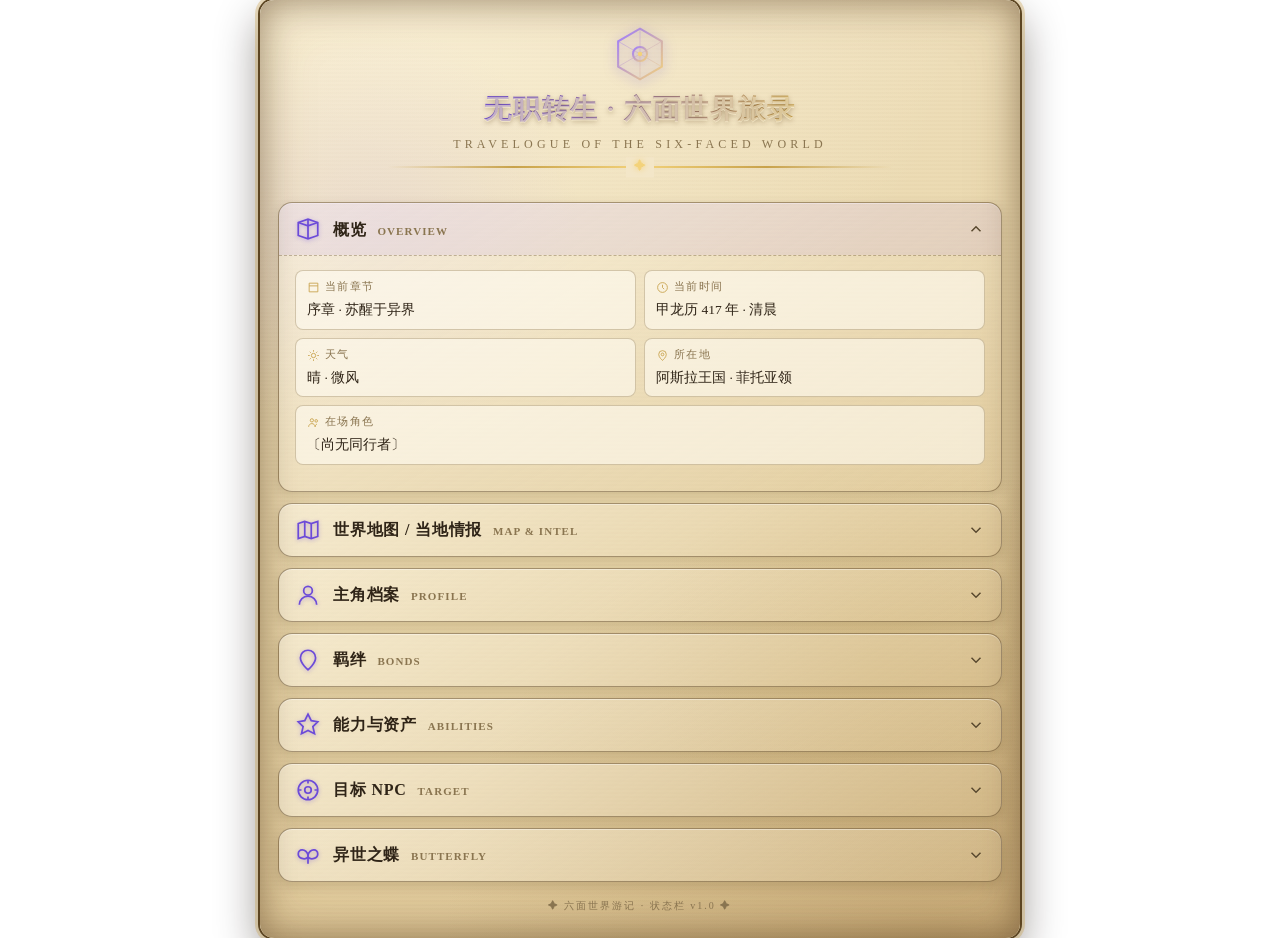
==== commit 09b78fb7: "Update index.html" ====
--- a/status/index.html
+++ b/status/index.html
@@ -1,11 +1,4 @@
 <!DOCTYPE html>
-<html lang="zh-CN">
-<head>
-<meta charset="UTF-8">
-<meta name="viewport" content="width=device-width,initial-scale=1.0">
-<title>无职转生·六面世界旅录</title>
-<style>
-#chat-ui-rz7m4k2p<!DOCTYPE html>
 <html lang="zh-CN">
 <head>
 <meta charset="UTF-8">
@@ -766,1183 +759,3 @@
 </script>
 </body>
 </html>
- *{margin:0;padding:0;box-sizing:border-box;-webkit-tap-highlight-color:transparent}
-#chat-ui-rz7m4k2p{
---pp-bg:#efe2c4;--pp-bg2:#e3d2ab;--pp-ink:#3a2814;--pp-ink2:#6b5436;
---pp-gold:#b8902f;--pp-gold2:#e9c766;--pp-line:#c9b387;--pp-panel:#f6ecd4;
---pp-blue:#264a7a;--pp-red:#9c3b2e;--pp-purple:#6a3a8a;
---pp-shadow:rgba(58,40,20,.28);--pp-card:#fbf4e2;
-font-family:"Georgia","Songti SC","STSong",serif;
-width:100%;max-width:34em;margin:0 auto;color:var(--pp-ink);
-font-size:15px;line-height:1.5;position:relative;
-border-radius:.9em;overflow:hidden;
-background:
-radial-gradient(circle at 18% 12%,rgba(184,144,47,.10),transparent 40%),
-radial-gradient(circle at 82% 88%,rgba(106,58,138,.08),transparent 42%),
-repeating-linear-gradient(0deg,rgba(160,130,80,.025) 0,rgba(160,130,80,.025) 1px,transparent 1px,transparent 4px),
-linear-gradient(160deg,var(--pp-bg) 0%,var(--pp-bg2) 100%);
-box-shadow:0 .6em 2em var(--pp-shadow),inset 0 0 0 1px rgba(255,255,255,.3);
-border:.18em solid transparent;
-background-clip:padding-box;
-}
-#chat-ui-rz7m4k2p.dark{
---pp-bg:#160f22;--pp-bg2:#0e0a18;--pp-ink:#e8dcc4;--pp-ink2:#b6a079;
---pp-gold:#d9b24a;--pp-gold2:#f4d780;--pp-line:#47365a;--pp-panel:#1c1430;
---pp-card:#231838;--pp-shadow:rgba(0,0,0,.55);--pp-purple:#a96fd6;
-background:
-radial-gradient(circle at 18% 10%,rgba(217,178,74,.12),transparent 38%),
-radial-gradient(circle at 80% 90%,rgba(169,111,214,.18),transparent 44%),
-radial-gradient(circle at 50% 50%,rgba(38,74,122,.12),transparent 60%),
-linear-gradient(160deg,#1a1228 0%,#0c0816 100%);
-}
-#chat-ui-rz7m4k2p .pp-frame{position:relative;padding:.9em .9em 1.1em}
-#chat-ui-rz7m4k2p .pp-frame::before,#chat-ui-rz7m4k2p .pp-frame::after{
-content:"";position:absolute;width:1.4em;height:1.4em;pointer-events:none;
-border:.14em solid var(--pp-gold);opacity:.7}
-#chat-ui-rz7m4k2p .pp-frame::before{top:.35em;left:.35em;border-right:0;border-bottom:0;border-radius:.4em 0 0 0}
-#chat-ui-rz7m4k2p .pp-frame::after{bottom:.35em;right:.35em;border-left:0;border-top:0;border-radius:0 0 .4em 0}
-#chat-ui-rz7m4k2p .pp-head{text-align:center;padding:.4em 0 .7em;position:relative}
-#chat-ui-rz7m4k2p .pp-title{
-font-size:1.42em;font-weight:700;letter-spacing:.06em;
-background:linear-gradient(95deg,var(--pp-gold),var(--pp-gold2),var(--pp-gold));
--webkit-background-clip:text;background-clip:text;color:transparent;
-text-shadow:0 .04em .12em rgba(0,0,0,.12);
-filter:drop-shadow(0 0 .15em rgba(184,144,47,.35))}
-#chat-ui-rz7m4k2p .pp-sub{font-size:.66em;letter-spacing:.4em;color:var(--pp-ink2);margin-top:.2em;text-transform:uppercase}
-#chat-ui-rz7m4k2p .pp-rune{display:block;width:8em;height:.9em;margin:.35em auto 0}
-#chat-ui-rz7m4k2p .pp-theme{position:absolute;top:.1em;right:.2em;display:flex;gap:.3em}
-#chat-ui-rz7m4k2p .pp-tbtn{width:1.9em;height:1.9em;border:.1em solid var(--pp-line);border-radius:50%;
-background:var(--pp-panel);cursor:pointer;display:grid;place-items:center;color:var(--pp-gold);
-transition:.3s;box-shadow:0 .1em .3em var(--pp-shadow)}
-#chat-ui-rz7m4k2p .pp-tbtn:hover{transform:rotate(20deg) scale(1.12);border-color:var(--pp-gold)}
-#chat-ui-rz7m4k2p .pp-tbtn svg{width:1.05em;height:1.05em}
-#chat-ui-rz7m4k2p .pp-grid{display:grid;grid-template-columns:repeat(3,1fr);gap:.6em}
-#chat-ui-rz7m4k2p .pp-tile{
-position:relative;background:var(--pp-card);border:.1em solid var(--pp-line);border-radius:.7em;
-padding:.9em .5em;text-align:center;cursor:pointer;overflow:hidden;
-transition:transform .35s cubic-bezier(.2,.8,.2,1.2),box-shadow .35s,border-color .35s;
-box-shadow:0 .15em .5em var(--pp-shadow)}
-#chat-ui-rz7m4k2p .pp-tile::after{content:"";position:absolute;inset:-50%;
-background:conic-gradient(from 0deg,transparent,rgba(233,199,102,.22),transparent 30%);
-opacity:0;transition:opacity .4s;animation:ppspin 6s linear infinite}
-@keyframes ppspin{to{transform:rotate(360deg)}}
-#chat-ui-rz7m4k2p .pp-tile:hover{transform:translateY(-.35em) scale(1.03);border-color:var(--pp-gold);box-shadow:0 .5em 1.1em var(--pp-shadow)}
-#chat-ui-rz7m4k2p .pp-tile:hover::after{opacity:1}
-#chat-ui-rz7m4k2p .pp-tile svg{width:1.9em;height:1.9em;color:var(--pp-gold);position:relative;z-index:1;
-transition:transform .35s;filter:drop-shadow(0 0 .2em rgba(184,144,47,.4))}
-#chat-ui-rz7m4k2p .pp-tile:hover svg{transform:scale(1.15) rotate(-4deg)}
-#chat-ui-rz7m4k2p .pp-tile span{display:block;margin-top:.45em;font-size:.82em;font-weight:600;position:relative;z-index:1}
-#chat-ui-rz7m4k2p .pp-tile small{display:block;font-size:.58em;color:var(--pp-ink2);letter-spacing:.15em;position:relative;z-index:1}
-#chat-ui-rz7m4k2p .pp-sec{display:none;animation:ppfade .4s ease}
-#chat-ui-rz7m4k2p .pp-sec.on{display:block}
-@keyframes ppfade{from{opacity:0;transform:translateY(.6em)}to{opacity:1;transform:none}}
-#chat-ui-rz7m4k2p .pp-back{display:inline-flex;align-items:center;gap:.3em;font-size:.74em;color:var(--pp-ink2);
-cursor:pointer;background:none;border:none;margin-bottom:.6em;transition:.2s;font-family:inherit}
-#chat-ui-rz7m4k2p .pp-back:hover{color:var(--pp-gold);transform:translateX(-.2em)}
-#chat-ui-rz7m4k2p .pp-back svg{width:.9em;height:.9em}
-#chat-ui-rz7m4k2p .pp-secttl{display:flex;align-items:center;gap:.4em;font-size:1.05em;font-weight:700;
-color:var(--pp-gold);margin-bottom:.7em;padding-bottom:.4em;border-bottom:.12em double var(--pp-line)}
-#chat-ui-rz7m4k2p .pp-secttl svg{width:1.15em;height:1.15em}
-#chat-ui-rz7m4k2p .pp-block{background:var(--pp-panel);border:.1em solid var(--pp-line);border-radius:.6em;
-padding:.75em;margin-bottom:.7em;box-shadow:inset 0 0 1.5em rgba(184,144,47,.06)}
-#chat-ui-rz7m4k2p .pp-blkttl{font-size:.82em;font-weight:700;color:var(--pp-ink);margin-bottom:.5em;
-display:flex;align-items:center;gap:.35em;letter-spacing:.05em}
-#chat-ui-rz7m4k2p .pp-blkttl::before{content:"";width:.32em;height:.95em;background:linear-gradient(var(--pp-gold),var(--pp-gold2));border-radius:.2em;display:inline-block}
-#chat-ui-rz7m4k2p .pp-row{display:flex;align-items:flex-start;gap:.5em;padding:.45em 0;border-bottom:.06em dashed var(--pp-line)}
-#chat-ui-rz7m4k2p .pp-row:last-child{border-bottom:0}
-#chat-ui-rz7m4k2p .pp-row .ic{flex:0 0 1.5em;color:var(--pp-gold);display:grid;place-items:center}
-#chat-ui-rz7m4k2p .pp-row .ic svg{width:1.05em;height:1.05em}
-#chat-ui-rz7m4k2p .pp-row .lb{flex:0 0 4.3em;font-size:.76em;color:var(--pp-ink2);font-weight:600;padding-top:.1em}
-#chat-ui-rz7m4k2p .pp-row .vl{flex:1;font-size:.82em;line-height:1.45}
-#chat-ui-rz7m4k2p .pp-tags{display:flex;flex-wrap:wrap;gap:.3em;margin-top:.15em}
-#chat-ui-rz7m4k2p .pp-chip{font-size:.66em;padding:.12em .55em;border-radius:1em;background:rgba(184,144,47,.13);
-border:.06em solid var(--pp-line);color:var(--pp-ink)}
-#chat-ui-rz7m4k2p .pp-map{position:relative;border-radius:.5em;overflow:hidden;border:.1em solid var(--pp-line);
-height:8.5em;background:
-radial-gradient(circle at 30% 40%,#7a9b5e,transparent 25%),
-radial-gradient(circle at 65% 60%,#4a6b8a,transparent 30%),
-linear-gradient(135deg,#d8c79a,#c2ad7d);box-shadow:inset 0 0 2em rgba(58,40,20,.3)}
-#chat-ui-rz7m4k2p .pp-map.has-img{background-size:cover;background-position:center;background-repeat:no-repeat}
-#chat-ui-rz7m4k2p .pp-map.has-img::before{content:"";position:absolute;inset:0;z-index:0;pointer-events:none;
-background:linear-gradient(180deg,rgba(20,12,6,.08),rgba(20,12,6,.36))}
-#chat-ui-rz7m4k2p .pp-map .grid{position:absolute;inset:0;z-index:1;
-background-image:repeating-linear-gradient(0deg,rgba(58,40,20,.08) 0 1px,transparent 1px 2.2em),
-repeating-linear-gradient(90deg,rgba(58,40,20,.08) 0 1px,transparent 1px 2.2em)}
-#chat-ui-rz7m4k2p .pp-map .pin{position:absolute;left:48%;top:42%;width:1.3em;height:1.3em;color:var(--pp-red);z-index:2;
-animation:ppbob 1.8s ease-in-out infinite;filter:drop-shadow(0 .15em .2em rgba(0,0,0,.4))}
-@keyframes ppbob{0%,100%{transform:translateY(0)}50%{transform:translateY(-.3em)}}
-#chat-ui-rz7m4k2p .pp-map .loc{position:absolute;left:50%;top:60%;transform:translateX(-50%);font-size:.7em;z-index:2;
-font-weight:700;color:#fff;text-shadow:0 .1em .3em #000;letter-spacing:.1em}
-#chat-ui-rz7m4k2p .pp-mapnote{margin-top:.45em;font-size:.72em;line-height:1.45;color:var(--pp-ink2);padding:.35em .45em;
-background:rgba(184,144,47,.07);border-left:.18em solid var(--pp-gold);border-radius:.35em}
-#chat-ui-rz7m4k2p .pp-news{margin-top:.6em}
-#chat-ui-rz7m4k2p .pp-newsitem{display:flex;gap:.5em;padding:.45em 0;border-bottom:.06em dashed var(--pp-line);font-size:.78em}
-#chat-ui-rz7m4k2p .pp-newsitem:last-child{border-bottom:0}
-#chat-ui-rz7m4k2p .pp-newsitem .dot{flex:0 0 auto;width:.5em;height:.5em;border-radius:50%;background:var(--pp-gold);margin-top:.45em;box-shadow:0 0 .4em var(--pp-gold)}
-#chat-ui-rz7m4k2p .pp-name{text-align:center;font-size:1.4em;font-weight:700;letter-spacing:.05em;
-background:linear-gradient(var(--pp-gold2),var(--pp-gold));-webkit-background-clip:text;background-clip:text;color:transparent}
-#chat-ui-rz7m4k2p .pp-mini{text-align:center;display:flex;justify-content:center;gap:.7em;font-size:.7em;color:var(--pp-ink2);margin:.2em 0 .5em}
-#chat-ui-rz7m4k2p .pp-mini span{display:inline-flex;align-items:center;gap:.25em}
-#chat-ui-rz7m4k2p .pp-bigtags{display:flex;justify-content:center;flex-wrap:wrap;gap:.4em;margin-bottom:.6em}
-#chat-ui-rz7m4k2p .pp-btag{font-size:.78em;font-weight:700;padding:.22em .7em;border-radius:.4em;
-border:.1em solid var(--pp-gold);background:linear-gradient(rgba(184,144,47,.18),rgba(184,144,47,.05));
-color:var(--pp-ink);box-shadow:0 .1em .3em var(--pp-shadow)}
-#chat-ui-rz7m4k2p .pp-appear{font-size:.8em;line-height:1.55;padding:.5em;background:rgba(184,144,47,.07);border-radius:.4em;margin-bottom:.6em;border-left:.2em solid var(--pp-gold)}
-#chat-ui-rz7m4k2p .pp-bar{margin-bottom:.5em}
-#chat-ui-rz7m4k2p .pp-barhd{display:flex;justify-content:space-between;font-size:.7em;font-weight:700;margin-bottom:.15em}
-#chat-ui-rz7m4k2p .pp-bartrack{height:.95em;border-radius:.5em;background:rgba(58,40,20,.18);overflow:hidden;position:relative;border:.06em solid var(--pp-line)}
-#chat-ui-rz7m4k2p .pp-barfill{height:100%;border-radius:.5em;position:relative;transition:width 1s cubic-bezier(.2,.8,.2,1);overflow:hidden}
-#chat-ui-rz7m4k2p .pp-barfill::after{content:"";position:absolute;inset:0;background:linear-gradient(90deg,transparent,rgba(255,255,255,.45),transparent);animation:ppflow 2.4s linear infinite}
-@keyframes ppflow{from{transform:translateX(-100%)}to{transform:translateX(220%)}}
-#chat-ui-rz7m4k2p .hpfill{background:linear-gradient(90deg,#7a1f1f,#cf4040,#e86a6a)}
-#chat-ui-rz7m4k2p .mpfill{background:linear-gradient(90deg,#1f3a7a,#3d6acf,#6a9ae8)}
-#chat-ui-rz7m4k2p .pp-2col{display:grid;grid-template-columns:1fr 1fr;gap:.5em}
-#chat-ui-rz7m4k2p .pp-cell{background:rgba(184,144,47,.07);border:.06em solid var(--pp-line);border-radius:.4em;padding:.4em .5em}
-#chat-ui-rz7m4k2p .pp-cell .k{font-size:.62em;color:var(--pp-ink2);letter-spacing:.1em}
-#chat-ui-rz7m4k2p .pp-cell .v{font-size:.82em;font-weight:700;margin-top:.1em}
-#chat-ui-rz7m4k2p .pp-rank{float:right;font-size:.66em;font-weight:700;padding:.18em .6em;border-radius:.3em;color:#fff;letter-spacing:.08em;box-shadow:0 .1em .3em var(--pp-shadow)}
-#chat-ui-rz7m4k2p .r-none{background:#7a6d5a}#chat-ui-rz7m4k2p .r-low{background:#5a8a4a}
-#chat-ui-rz7m4k2p .r-mid{background:#3d7a8a}#chat-ui-rz7m4k2p .r-high{background:#3d5aaa}
-#chat-ui-rz7m4k2p .r-saint{background:linear-gradient(135deg,#b8902f,#e9c766)}
-#chat-ui-rz7m4k2p .r-king{background:linear-gradient(135deg,#8a3d8a,#c766c7)}
-#chat-ui-rz7m4k2p .r-emp{background:linear-gradient(135deg,#9c3b2e,#d96a55)}
-#chat-ui-rz7m4k2p .r-god{background:linear-gradient(135deg,#264a7a,#b8902f,#8a3d8a);background-size:200%;animation:ppshift 3s linear infinite}
-#chat-ui-rz7m4k2p .r-over{background:linear-gradient(135deg,#000,#b8902f,#000);background-size:200%;animation:ppshift 3s linear infinite;border:.06em solid var(--pp-gold2)}
-@keyframes ppshift{to{background-position:200%}}
-#chat-ui-rz7m4k2p .pp-bond{position:relative;background:var(--pp-card);border:.1em solid var(--pp-line);border-radius:.55em;
-padding:.6em;margin-bottom:.55em;box-shadow:0 .15em .5em var(--pp-shadow);transition:.3s;overflow:hidden}
-#chat-ui-rz7m4k2p .pp-bond:hover{border-color:var(--pp-gold);transform:translateX(.2em)}
-#chat-ui-rz7m4k2p .pp-bond.fated{border-color:var(--pp-gold)}
-#chat-ui-rz7m4k2p .pp-bond.fated::before{content:"";position:absolute;inset:0;background:radial-gradient(circle at 100% 0,rgba(233,199,102,.14),transparent 40%);pointer-events:none}
-#chat-ui-rz7m4k2p .pp-bondtop{display:flex;justify-content:space-between;align-items:flex-start}
-#chat-ui-rz7m4k2p .pp-bondname{font-size:.92em;font-weight:700}
-#chat-ui-rz7m4k2p .pp-fated{font-size:.6em;font-weight:700;letter-spacing:.15em;
-background:linear-gradient(90deg,#e9c766,#cf4040,#8a3d8a,#3d6acf,#e9c766);background-size:300%;
--webkit-background-clip:text;background-clip:text;color:transparent;animation:ppshift 4s linear infinite}
-#chat-ui-rz7m4k2p .pp-bondrel{font-size:.74em;color:var(--pp-ink2);margin-top:.25em}
-#chat-ui-rz7m4k2p .pp-bondst{font-size:.74em;margin-top:.15em}
-#chat-ui-rz7m4k2p .pp-lv{margin-top:.4em}
-#chat-ui-rz7m4k2p .pp-lvhd{display:flex;justify-content:space-between;font-size:.62em;color:var(--pp-ink2);margin-bottom:.15em}
-#chat-ui-rz7m4k2p .pp-lvtrack{height:.5em;background:rgba(58,40,20,.18);border-radius:.3em;overflow:hidden}
-#chat-ui-rz7m4k2p .pp-lvfill{height:100%;background:linear-gradient(90deg,var(--pp-purple),var(--pp-gold2));border-radius:.3em;transition:width 1s}
-#chat-ui-rz7m4k2p .pp-cards{display:grid;grid-template-columns:repeat(2,1fr);gap:.5em}
-#chat-ui-rz7m4k2p .pp-list-html{display:block;min-height:1.8em}
-#chat-ui-rz7m4k2p .pp-dynamic-list{min-height:3.3em}
-#chat-ui-rz7m4k2p .pp-moneyline{font-size:.68em;line-height:1.45}
-#chat-ui-rz7m4k2p .pp-moneyline b{color:var(--pp-gold);font-weight:700}
-#chat-ui-rz7m4k2p .pp-mc{perspective:600px;cursor:pointer;height:3.3em}
-#chat-ui-rz7m4k2p .pp-mc-in{position:relative;width:100%;height:100%;transition:transform .55s;transform-style:preserve-3d}
-#chat-ui-rz7m4k2p .pp-mc.flip .pp-mc-in{transform:rotateY(180deg)}
-#chat-ui-rz7m4k2p .pp-mc-f,#chat-ui-rz7m4k2p .pp-mc-b{position:absolute;inset:0;backface-visibility:hidden;
-border-radius:.45em;padding:.4em .5em;display:flex;flex-direction:column;justify-content:center;
-background:var(--pp-card);border:.1em solid var(--pp-line);box-shadow:0 .12em .4em var(--pp-shadow)}
-#chat-ui-rz7m4k2p .pp-mc-b{transform:rotateY(180deg);background:var(--pp-panel);overflow-y:auto}
-#chat-ui-rz7m4k2p .pp-mc:hover .pp-mc-f{border-color:var(--pp-gold)}
-#chat-ui-rz7m4k2p .pp-mc-f .nm{font-size:.78em;font-weight:700}
-#chat-ui-rz7m4k2p .pp-mc-f .tip{font-size:.56em;color:var(--pp-ink2);margin-top:.2em;letter-spacing:.1em}
-#chat-ui-rz7m4k2p .pp-mc-b .lv{font-size:.6em;font-weight:700;color:var(--pp-gold)}
-#chat-ui-rz7m4k2p .pp-mc-b .ds{font-size:.6em;line-height:1.35;margin-top:.15em;color:var(--pp-ink)}
-#chat-ui-rz7m4k2p .pp-grade{position:absolute;top:.3em;right:.4em;width:.5em;height:.5em;border-radius:50%}
-#chat-ui-rz7m4k2p .g-common{background:#8a8377}#chat-ui-rz7m4k2p .g-rare{background:#3d7acf}
-#chat-ui-rz7m4k2p .g-epic{background:#9b4bd6}#chat-ui-rz7m4k2p .g-legend{background:linear-gradient(135deg,#e9c766,#cf7a2e)}
-#chat-ui-rz7m4k2p .g-over{background:linear-gradient(135deg,#000,#e9c766);box-shadow:0 0 .4em #e9c766}
-#chat-ui-rz7m4k2p .pp-detail{font-size:.8em;line-height:1.55;padding:.4em 0;border-bottom:.06em dashed var(--pp-line)}
-#chat-ui-rz7m4k2p .pp-detail b{color:var(--pp-gold);font-size:.86em;font-weight:700}
-#chat-ui-rz7m4k2p .pp-bd{display:grid;grid-template-columns:auto 1fr;gap:.2em .6em;font-size:.76em;padding:.3em 0}
-#chat-ui-rz7m4k2p .pp-bd .bk{color:var(--pp-ink2);font-weight:600}
-#chat-ui-rz7m4k2p .pp-danger{display:inline-block;font-size:.66em;font-weight:700;padding:.15em .55em;border-radius:.3em;color:#fff;background:var(--pp-red)}
-#chat-ui-rz7m4k2p .pp-track{position:relative;height:3.6em;margin:.5em 0 1em;display:flex;align-items:center}
-#chat-ui-rz7m4k2p .pp-track .rail{position:absolute;height:.45em;border-radius:.3em}
-#chat-ui-rz7m4k2p .pp-track .rail-g{left:0;width:50%;background:linear-gradient(90deg,#e9c766,#b8902f);box-shadow:0 0 .6em rgba(233,199,102,.6)}
-#chat-ui-rz7m4k2p .pp-track .rail-d{right:0;width:50%;background:linear-gradient(90deg,#1f3a7a,#264a7a);box-shadow:0 0 .6em rgba(38,74,122,.6)}
-#chat-ui-rz7m4k2p .pp-track .lab{position:absolute;top:-.1em;font-size:.58em;font-weight:700;letter-spacing:.1em}
-#chat-ui-rz7m4k2p .pp-track .lab.l{left:0;color:var(--pp-gold)}
-#chat-ui-rz7m4k2p .pp-track .lab.r{right:0;color:var(--pp-blue)}
-#chat-ui-rz7m4k2p .pp-track .lab.m{left:50%;transform:translateX(-50%);bottom:-.2em;top:auto;color:var(--pp-purple)}
-#chat-ui-rz7m4k2p .pp-orb{position:absolute;left:50%;top:50%;width:1.4em;height:1.4em;border-radius:50%;
-transform:translate(-50%,-50%);transition:left 1.1s cubic-bezier(.2,.8,.2,1.2);z-index:2;
-background:conic-gradient(from 0deg,#e9c766,#cf4040,#8a3d8a,#3d6acf,#5a8a4a,#e9c766);
-box-shadow:0 0 .8em rgba(255,255,255,.6),0 0 1.4em rgba(138,61,138,.5);animation:pporb 4s linear infinite}
-@keyframes pporb{to{transform:translate(-50%,-50%) rotate(360deg)}}
-#chat-ui-rz7m4k2p .pp-metrics{display:grid;grid-template-columns:1fr 1fr;gap:.5em;margin-bottom:.7em}
-#chat-ui-rz7m4k2p .pp-metric .mh{display:flex;justify-content:space-between;font-size:.68em;font-weight:700;margin-bottom:.15em}
-#chat-ui-rz7m4k2p .pp-metric.gold .mh{color:var(--pp-gold)}#chat-ui-rz7m4k2p .pp-metric.blue .mh{color:var(--pp-blue)}
-#chat-ui-rz7m4k2p .pp-metric .mt{height:.55em;background:rgba(58,40,20,.18);border-radius:.3em;overflow:hidden}
-#chat-ui-rz7m4k2p .pp-metric.gold .mf{background:linear-gradient(90deg,#b8902f,#e9c766)}
-#chat-ui-rz7m4k2p .pp-metric.blue .mf{background:linear-gradient(90deg,#1f3a7a,#6a9ae8)}
-#chat-ui-rz7m4k2p .pp-metric .mf{height:100%;border-radius:.3em;transition:width 1s}
-#chat-ui-rz7m4k2p .pp-scale{text-align:center;padding:.4em 0}
-#chat-ui-rz7m4k2p .pp-scale svg{width:7em;height:4em}
-#chat-ui-rz7m4k2p .pp-beam{transform-origin:50% 50%;transition:transform 1s cubic-bezier(.2,.8,.2,1.2)}
-#chat-ui-rz7m4k2p .pp-scaletxt{font-size:.78em;margin-top:.3em}
-#chat-ui-rz7m4k2p .pp-scaletxt b{color:var(--pp-gold)}
-#chat-ui-rz7m4k2p .pp-ripple{display:flex;gap:.5em;padding:.5em 0;border-bottom:.06em dashed var(--pp-line);font-size:.78em}
-#chat-ui-rz7m4k2p .pp-ripple:last-child{border-bottom:0}
-#chat-ui-rz7m4k2p .pp-ripple .wing{flex:0 0 auto;color:var(--pp-purple);width:1.1em;animation:ppbob 2.4s ease-in-out infinite}
-#chat-ui-rz7m4k2p .pp-mask{position:absolute;inset:0;background:rgba(20,12,6,.55);backdrop-filter:blur(2px);
-display:none;z-index:20;align-items:center;justify-content:center;padding:1em;animation:ppfade .3s}
-#chat-ui-rz7m4k2p .pp-mask.on,#chat-ui-rz7m4k2p .pp-mask.show{display:flex}
-#chat-ui-rz7m4k2p .pp-modal{background:var(--pp-panel);border:.14em solid var(--pp-gold);border-radius:.7em;
-max-width:90%;padding:1em;box-shadow:0 .5em 2em rgba(0,0,0,.5);animation:pppop .4s cubic-bezier(.2,.8,.2,1.3)}
-@keyframes pppop{from{transform:scale(.85);opacity:0}to{transform:scale(1);opacity:1}}
-#chat-ui-rz7m4k2p .pp-modal h4{color:var(--pp-gold);font-size:1em;margin-bottom:.4em;display:flex;align-items:center;gap:.3em}
-#chat-ui-rz7m4k2p .pp-modal p{font-size:.82em;line-height:1.55}
-#chat-ui-rz7m4k2p .pp-modal button{margin-top:.7em;width:100%;padding:.45em;border:.1em solid var(--pp-gold);
-background:linear-gradient(rgba(184,144,47,.2),rgba(184,144,47,.05));color:var(--pp-ink);border-radius:.4em;
-cursor:pointer;font-family:inherit;font-weight:700;transition:.2s}
-#chat-ui-rz7m4k2p .pp-modal button:hover{background:var(--pp-gold);color:#fff}
-#chat-ui-rz7m4k2p .pp-toast{position:absolute;left:50%;top:.6em;transform:translateX(-50%) translateY(-150%);
-background:var(--pp-card);border:.12em solid var(--pp-gold);border-radius:.5em;padding:.5em .8em;z-index:30;
-display:flex;align-items:center;gap:.5em;font-size:.78em;font-weight:600;box-shadow:0 .3em 1em rgba(0,0,0,.4);
-opacity:0;transition:transform .5s cubic-bezier(.2,.8,.2,1.4),opacity .5s;max-width:88%}
-#chat-ui-rz7m4k2p .pp-toast.on{transform:translateX(-50%) translateY(0);opacity:1}
-#chat-ui-rz7m4k2p .pp-toast svg{width:1.1em;height:1.1em;color:var(--pp-gold);flex:0 0 auto}
-#chat-ui-rz7m4k2p .pp-foot{text-align:center;font-size:.58em;color:var(--pp-ink2);letter-spacing:.25em;margin-top:.6em;opacity:.7}
-@media only screen and (max-width:600px){
-#chat-ui-rz7m4k2p{font-size:13.5px}
-#chat-ui-rz7m4k2p .pp-cards{grid-template-columns:1fr 1fr}
-#chat-ui-rz7m4k2p .pp-metrics{grid-template-columns:1fr}
-}
-
-
-/* ===== 本轮修正：电脑端放大、按钮可点、宫格图标居中、进度条初始宽度、天平居中 ===== */
-#chat-ui-rz7m4k2p .pp-tile svg{display:block;margin:0 auto .45em}
-#chat-ui-rz7m4k2p .pp-tile span{margin-top:0}
-#chat-ui-rz7m4k2p .pp-lvfill{width:0}
-#chat-ui-rz7m4k2p .pp-scale{display:flex;flex-direction:column;align-items:center;justify-content:center;text-align:center}
-#chat-ui-rz7m4k2p .pp-scale svg{display:block;margin:0 auto;width:8.8em;height:auto}
-#chat-ui-rz7m4k2p .pp-scaletxt{text-align:center;width:100%}
-#chat-ui-rz7m4k2p .pp-mc{touch-action:manipulation}
-@media (min-width:700px){
-  #chat-ui-rz7m4k2p{max-width:42em;font-size:17px}
-  #chat-ui-rz7m4k2p .pp-frame{padding:1.05em 1.05em 1.25em}
-  #chat-ui-rz7m4k2p .pp-title{font-size:1.55em}
-  #chat-ui-rz7m4k2p .pp-sub{font-size:.7em}
-  #chat-ui-rz7m4k2p .pp-grid{gap:.75em}
-  #chat-ui-rz7m4k2p .pp-tile{min-height:6.15em;padding:1.05em .65em .9em;display:flex;flex-direction:column;align-items:center;justify-content:center}
-  #chat-ui-rz7m4k2p .pp-tile svg{width:2.25em;height:2.25em;margin:0 auto .55em}
-  #chat-ui-rz7m4k2p .pp-tile span{font-size:.92em;line-height:1.25}
-  #chat-ui-rz7m4k2p .pp-tile small{font-size:.64em;margin-top:.18em}
-  #chat-ui-rz7m4k2p .pp-back{font-size:.95em;padding:.34em .62em;margin-bottom:.8em;border:.08em solid rgba(184,144,47,.35);border-radius:999px;background:rgba(184,144,47,.08);box-shadow:0 .08em .25em rgba(58,40,20,.12)}
-  #chat-ui-rz7m4k2p .pp-back svg{width:1.15em;height:1.15em}
-  #chat-ui-rz7m4k2p .pp-secttl{font-size:1.18em;margin-bottom:.85em}
-  #chat-ui-rz7m4k2p .pp-block{padding:.9em;margin-bottom:.85em}
-  #chat-ui-rz7m4k2p .pp-mc{height:3.8em}
-  #chat-ui-rz7m4k2p .pp-scale svg{width:10em}
-}
-
-
-
-/* ===== 资产卡片弹窗修正：居中大字、去翻面、弹窗详情 ===== */
-#chat-ui-rz7m4k2p .pp-mc{
-  perspective:none!important;
-  cursor:pointer;
-  min-height:4.2em;
-  height:4.2em;
-}
-#chat-ui-rz7m4k2p .pp-mc-in{
-  position:relative!important;
-  width:100%;height:100%;
-  transition:transform .16s ease,box-shadow .16s ease,border-color .16s ease!important;
-  transform:none!important;
-  transform-style:flat!important;
-}
-#chat-ui-rz7m4k2p .pp-mc.flip .pp-mc-in{transform:none!important}
-#chat-ui-rz7m4k2p .pp-mc-f{
-  position:relative!important;
-  inset:auto!important;
-  height:100%!important;
-  min-height:4.2em!important;
-  backface-visibility:visible!important;
-  display:flex!important;
-  align-items:center!important;
-  justify-content:center!important;
-  text-align:center!important;
-  padding:.65em .8em!important;
-}
-#chat-ui-rz7m4k2p .pp-mc-b{display:none!important}
-#chat-ui-rz7m4k2p .pp-mc:hover .pp-mc-in{transform:translateY(-.08em)!important}
-#chat-ui-rz7m4k2p .pp-mc:hover .pp-mc-f{border-color:var(--pp-gold)!important}
-#chat-ui-rz7m4k2p .pp-mc-f .nm{
-  display:block!important;
-  width:100%!important;
-  font-size:1.04em!important;
-  line-height:1.28!important;
-  font-weight:800!important;
-  letter-spacing:.04em!important;
-  text-align:center!important;
-}
-#chat-ui-rz7m4k2p .pp-mc-f .tip{display:none!important}
-#chat-ui-rz7m4k2p .pp-modal{min-width:min(31em,92%);max-width:min(36em,94%)}
-#chat-ui-rz7m4k2p .pp-modal h4{font-size:1.12em!important;justify-content:center;text-align:center}
-#chat-ui-rz7m4k2p .pp-modal p{font-size:.92em!important;line-height:1.75!important;white-space:pre-line}
-#chat-ui-rz7m4k2p .pp-modal-row{margin:.45em 0;padding:.55em .65em;border:.08em solid var(--pp-line);border-radius:.45em;background:rgba(184,144,47,.07)}
-#chat-ui-rz7m4k2p .pp-modal-row b{display:block;color:var(--pp-gold);margin-bottom:.18em;font-size:.9em}
-#chat-ui-rz7m4k2p .pp-modal-row span{display:block;color:var(--pp-ink);font-size:.98em}
-
-
-/* ===== 资产页小卡片压缩 + 弹窗兼容修正 ===== */
-#chat-ui-rz7m4k2p #sec-ability .pp-cards{
-  display:flex!important;
-  flex-wrap:wrap!important;
-  align-items:flex-start!important;
-  gap:.38em!important;
-}
-#chat-ui-rz7m4k2p #sec-ability .pp-mc{
-  flex:0 0 calc(25% - .32em)!important;
-  max-width:8.6em!important;
-  min-width:6.2em!important;
-  height:2.05em!important;
-  perspective:none!important;
-}
-#chat-ui-rz7m4k2p #sec-ability .pp-mc-in{
-  transform:none!important;
-  transition:transform .18s ease,box-shadow .18s ease!important;
-}
-#chat-ui-rz7m4k2p #sec-ability .pp-mc-f{
-  position:relative!important;
-  inset:auto!important;
-  height:100%!important;
-  padding:.16em .38em!important;
-  align-items:center!important;
-  justify-content:center!important;
-  text-align:center!important;
-}
-#chat-ui-rz7m4k2p #sec-ability .pp-mc-b{display:none!important}
-#chat-ui-rz7m4k2p #sec-ability .pp-mc-f .nm{
-  display:block!important;
-  width:100%!important;
-  margin:0!important;
-  font-size:.86em!important;
-  line-height:1.15!important;
-  font-weight:800!important;
-  letter-spacing:.02em!important;
-  text-align:center!important;
-}
-#chat-ui-rz7m4k2p #sec-ability .pp-grade{
-  top:.18em!important;
-  right:.22em!important;
-  width:.34em!important;
-  height:.34em!important;
-  opacity:.86!important;
-}
-#chat-ui-rz7m4k2p #sec-ability .pp-mc:hover .pp-mc-in,
-#chat-ui-rz7m4k2p #sec-ability .pp-mc:focus .pp-mc-in{
-  transform:translateY(-.08em)!important;
-}
-#chat-ui-rz7m4k2p #sec-ability .pp-mc:focus{
-  outline:.1em solid var(--pp-gold)!important;
-  outline-offset:.08em!important;
-}
-#chat-ui-rz7m4k2p .pp-modal{min-width:min(28em,92%)!important;max-width:min(34em,94%)!important}
-#chat-ui-rz7m4k2p .pp-modal h4{font-size:1.08em!important;justify-content:center!important;text-align:center!important}
-#chat-ui-rz7m4k2p .pp-modal p{font-size:.9em!important;line-height:1.7!important;white-space:pre-line!important}
-@media only screen and (max-width:600px){
-  #chat-ui-rz7m4k2p #sec-ability .pp-mc{
-    flex:0 0 calc(50% - .25em)!important;
-    max-width:none!important;
-    min-width:0!important;
-    height:2.15em!important;
-  }
-}
-
-
-/* ===== 弹窗排版重修：名称居中，等级/描述双框，资金四行 ===== */
-#chat-ui-rz7m4k2p .pp-modal{
-  width:min(31em,92%)!important;
-  min-width:0!important;
-  max-width:min(31em,92%)!important;
-  padding:1.05em 1.15em 1em!important;
-  border-radius:.75em!important;
-}
-#chat-ui-rz7m4k2p .pp-modal h4{
-  margin:0 0 .75em!important;
-  justify-content:center!important;
-  text-align:center!important;
-  font-size:1.24em!important;
-  line-height:1.3!important;
-  letter-spacing:.04em!important;
-}
-#chat-ui-rz7m4k2p .pp-modal h4 svg{width:1.05em!important;height:1.05em!important;flex:0 0 auto!important}
-#chat-ui-rz7m4k2p .pp-modal-body{
-  display:block!important;
-  margin:0!important;
-  padding:0!important;
-  font-size:1em!important;
-  line-height:1.65!important;
-  color:var(--pp-ink)!important;
-}
-#chat-ui-rz7m4k2p .pp-detail-grade,
-#chat-ui-rz7m4k2p .pp-detail-desc{
-  display:block!important;
-  width:100%!important;
-  box-sizing:border-box!important;
-  border:.08em solid var(--pp-line)!important;
-  border-radius:.55em!important;
-  background:rgba(255,251,243,.58)!important;
-  box-shadow:inset 0 .05em 0 rgba(255,255,255,.45)!important;
-  color:var(--pp-ink)!important;
-}
-#chat-ui-rz7m4k2p .pp-detail-grade{
-  margin:0 auto .65em!important;
-  padding:.48em .85em!important;
-  text-align:center!important;
-  font-weight:800!important;
-  font-size:1.08em!important;
-  color:var(--pp-gold)!important;
-  letter-spacing:.04em!important;
-}
-#chat-ui-rz7m4k2p .pp-detail-desc{
-  min-height:4.8em!important;
-  padding:.72em .9em!important;
-  text-align:left!important;
-  white-space:pre-line!important;
-  font-size:1em!important;
-  line-height:1.75!important;
-}
-#chat-ui-rz7m4k2p .pp-money-list{
-  display:block!important;
-  border:.08em solid var(--pp-line)!important;
-  border-radius:.55em!important;
-  background:rgba(255,251,243,.58)!important;
-  padding:.72em .9em!important;
-  font-size:1.02em!important;
-  line-height:1.9!important;
-}
-#chat-ui-rz7m4k2p .pp-money-line{display:block!important;white-space:normal!important}
-#chat-ui-rz7m4k2p .pp-money-line b{color:var(--pp-gold)!important;font-weight:800!important}
-#chat-ui-rz7m4k2p .pp-modal button{
-  margin-top:.85em!important;
-  padding:.58em .7em!important;
-  font-size:1.02em!important;
-  border-radius:.45em!important;
-}
-@media only screen and (max-width:600px){
-  #chat-ui-rz7m4k2p .pp-modal{
-    width:min(25em,90vw)!important;
-    max-width:min(25em,90vw)!important;
-    padding:1em!important;
-  }
-  #chat-ui-rz7m4k2p .pp-modal h4{font-size:1.18em!important;margin-bottom:.7em!important}
-  #chat-ui-rz7m4k2p .pp-detail-grade{font-size:1.02em!important;padding:.45em .7em!important}
-  #chat-ui-rz7m4k2p .pp-detail-desc{font-size:.96em!important;min-height:4.2em!important;padding:.65em .75em!important}
-  #chat-ui-rz7m4k2p .pp-money-list{font-size:.98em!important;line-height:1.85!important;padding:.65em .75em!important}
-}
-
-
-
-/* ===== 卡片名流光配色 + 弹窗等阶框收窄 ===== */
-#chat-ui-rz7m4k2p .pp-detail-grade{
-  width:auto!important;
-  min-width:4.2em!important;
-  max-width:9em!important;
-  display:block!important;
-  padding:.34em .82em!important;
-  margin:0 auto .55em!important;
-}
-#chat-ui-rz7m4k2p #sec-ability .pp-mc-f .nm.flow-name{
-  background-size:260% 260%!important;
-  -webkit-background-clip:text!important;
-  background-clip:text!important;
-  color:transparent!important;
-  -webkit-text-fill-color:transparent!important;
-  animation:ppNameFlow 3.4s linear infinite!important;
-  text-shadow:none!important;
-}
-@keyframes ppNameFlow{0%{background-position:0% 50%}50%{background-position:100% 50%}100%{background-position:0% 50%}}
-#chat-ui-rz7m4k2p #sec-ability .pp-mc-f .nm.flow-normal,
-#chat-ui-rz7m4k2p #sec-ability .pp-mc-f .nm.flow-rarity-normal{
-  background-image:linear-gradient(110deg,#232323,#5b5753,#8b8178,#343230,#232323)!important;
-}
-#chat-ui-rz7m4k2p #sec-ability .pp-mc-f .nm.flow-rarity-rare{
-  background-image:linear-gradient(110deg,#1e5263,#31a8bd,#66d6de,#5a6e7e,#1e5263)!important;
-}
-#chat-ui-rz7m4k2p #sec-ability .pp-mc-f .nm.flow-rarity-epic{
-  background-image:linear-gradient(110deg,#7d5313,#c7924b,#ffe08a,#d19a38,#7d5313)!important;
-}
-#chat-ui-rz7m4k2p #sec-ability .pp-mc-f .nm.flow-rarity-legend{
-  background-image:linear-gradient(110deg,#5d0707,#b41414,#ff5858,#8f1010,#5d0707)!important;
-}
-#chat-ui-rz7m4k2p #sec-ability .pp-mc-f .nm.flow-skill-low{
-  background-image:linear-gradient(110deg,#4e4843,#8b8178,#b0a39a,#6e6258,#4e4843)!important;
-}
-#chat-ui-rz7m4k2p #sec-ability .pp-mc-f .nm.flow-skill-mid{
-  background-image:linear-gradient(110deg,#263a48,#5a6e7e,#8aabc0,#3f596a,#263a48)!important;
-}
-#chat-ui-rz7m4k2p #sec-ability .pp-mc-f .nm.flow-skill-high{
-  background-image:linear-gradient(110deg,#794a16,#c7924b,#f0bc72,#a85135,#794a16)!important;
-}
-#chat-ui-rz7m4k2p #sec-ability .pp-mc-f .nm.flow-skill-saint{
-  background-image:linear-gradient(110deg,#8e9aaa,#dce2ec,#ffffff,#bdc7d6,#8e9aaa)!important;
-}
-#chat-ui-rz7m4k2p #sec-ability .pp-mc-f .nm.flow-skill-king{
-  background-image:linear-gradient(110deg,#4a2c6e,#8f65c2,#f0ce64,#6c3d9b,#4a2c6e)!important;
-}
-#chat-ui-rz7m4k2p #sec-ability .pp-mc-f .nm.flow-skill-emperor{
-  background-image:linear-gradient(110deg,#080d1c,#16203a,#4b5f93,#0f1730,#080d1c)!important;
-}
-#chat-ui-rz7m4k2p #sec-ability .pp-mc-f .nm.flow-skill-god{
-  background-image:linear-gradient(110deg,#d7f8ff,#fffef2,#ffdff7,#e1fff3,#fffef2,#d7f8ff)!important;
-  filter:drop-shadow(0 .04em .08em rgba(54,36,18,.55))!important;
-}
-#chat-ui-rz7m4k2p #sec-ability .pp-mc-f .nm.flow-outside{
-  background-image:linear-gradient(110deg,#ff4fd8,#5ec8ff,#7dff88,#ffe36c,#c987ff,#ff6e6e,#ff4fd8)!important;
-  background-size:340% 340%!important;
-}
-
-
-
-/* ===== 战斗评级、羁绊与宫格图标优化 ===== */
-#chat-ui-rz7m4k2p .pp-blkttl{display:flex;align-items:center;gap:.35em}
-#chat-ui-rz7m4k2p .pp-rank{
-  float:none!important;
-  margin-left:auto!important;
-  display:inline-flex!important;
-  align-items:center;justify-content:center;
-  min-height:2.05em;
-  padding:.18em .86em!important;
-  border:.09em solid rgba(139,129,120,.45)!important;
-  border-radius:999px!important;
-  background:rgba(255,255,255,.52)!important;
-  box-shadow:0 .12em .35em rgba(58,40,20,.08)!important;
-  font-size:.72em!important;
-  font-weight:800!important;
-  letter-spacing:.06em!important;
-  line-height:1!important;
-  color:transparent!important;
-  -webkit-background-clip:text!important;
-  background-clip:text!important;
-  position:relative;overflow:hidden;
-  text-shadow:0 0 .4em rgba(255,255,255,.18);
-}
-#chat-ui-rz7m4k2p .pp-rank::before{content:"";position:absolute;inset:0;border-radius:inherit;background:rgba(255,255,255,.44);z-index:-2}
-#chat-ui-rz7m4k2p .pp-rank::after{content:"";position:absolute;inset:-10%;background:linear-gradient(115deg,transparent 18%,rgba(255,255,255,.72) 50%,transparent 82%);transform:translateX(-135%);animation:ppshift 3.2s linear infinite;z-index:-1;opacity:.72}
-#chat-ui-rz7m4k2p .pp-rank.rank-flow-low{border-color:rgba(139,129,120,.55)!important;background-image:linear-gradient(110deg,#4e4843,#8B8178,#b0a39a,#6e6258,#4e4843)!important}
-#chat-ui-rz7m4k2p .pp-rank.rank-flow-mid{border-color:rgba(90,110,126,.55)!important;background-image:linear-gradient(110deg,#263a48,#5A6E7E,#8aabc0,#3f596a,#263a48)!important}
-#chat-ui-rz7m4k2p .pp-rank.rank-flow-high{border-color:rgba(199,146,75,.6)!important;background-image:linear-gradient(110deg,#794a16,#C7924B,#f0bc72,#a85135,#794a16)!important}
-#chat-ui-rz7m4k2p .pp-rank.rank-flow-saint{border-color:rgba(220,226,236,.8)!important;background-image:linear-gradient(110deg,#8e9aaa,#DCE2EC,#ffffff,#bdc7d6,#8e9aaa)!important}
-#chat-ui-rz7m4k2p .pp-rank.rank-flow-king{border-color:rgba(74,44,110,.65)!important;background-image:linear-gradient(110deg,#4A2C6E,#8f65c2,#f0ce64,#6c3d9b,#4A2C6E)!important}
-#chat-ui-rz7m4k2p .pp-rank.rank-flow-emperor{border-color:rgba(22,32,58,.68)!important;background-image:linear-gradient(110deg,#080d1c,#16203A,#4b5f93,#0f1730,#080d1c)!important}
-#chat-ui-rz7m4k2p .pp-rank.rank-flow-god{border-color:rgba(255,254,242,.95)!important;background-image:linear-gradient(110deg,#d7f8ff,#FFFEF2,#ffdff7,#e1fff3,#FFFEF2,#d7f8ff)!important}
-#chat-ui-rz7m4k2p .pp-rank.rank-flow-low,#chat-ui-rz7m4k2p .pp-rank.rank-flow-mid,#chat-ui-rz7m4k2p .pp-rank.rank-flow-high,#chat-ui-rz7m4k2p .pp-rank.rank-flow-saint,#chat-ui-rz7m4k2p .pp-rank.rank-flow-king,#chat-ui-rz7m4k2p .pp-rank.rank-flow-emperor,#chat-ui-rz7m4k2p .pp-rank.rank-flow-god,#chat-ui-rz7m4k2p .pp-rank.rank-flow-over{background-size:280% 100%!important;animation:ppshift 4.4s linear infinite!important}
-#chat-ui-rz7m4k2p .pp-rank.rank-flow-over{border-color:rgba(255,120,216,.8)!important;background-image:linear-gradient(110deg,#ff4fd8,#5ec8ff,#7dff88,#ffe36c,#c987ff,#ff6e6e,#ff4fd8)!important}
-
-#chat-ui-rz7m4k2p .pp-bondtop{align-items:flex-start!important}
-#chat-ui-rz7m4k2p .pp-fated{font-size:.72em!important;letter-spacing:.12em!important}
-#chat-ui-rz7m4k2p .pp-lvhd{font-size:.72em!important;align-items:center!important}
-#chat-ui-rz7m4k2p .pp-bondlv-num{font-size:1.06em!important;font-weight:800!important;letter-spacing:.03em!important;color:var(--pp-ink)!important}
-#chat-ui-rz7m4k2p .pp-lvtrack{margin-top:.22em!important}
-@media (min-width:700px){
-  #chat-ui-rz7m4k2p .pp-fated{font-size:.85em!important}
-  #chat-ui-rz7m4k2p .pp-lvhd{font-size:.83em!important}
-  #chat-ui-rz7m4k2p .pp-bondlv-num{font-size:1.2em!important}
-  #chat-ui-rz7m4k2p .pp-rank{font-size:.8em!important;padding:.22em .98em!important}
-}
-
-
-/* ===== 宫格与分栏图标二次修正：能力资产/异世之蝶放大并统一 ===== */
-#chat-ui-rz7m4k2p .pp-tile svg.icon-asset,
-#chat-ui-rz7m4k2p .pp-tile svg.icon-butterfly{width:2.28em!important;height:2.28em!important}
-#chat-ui-rz7m4k2p .pp-secttl svg.icon-asset,
-#chat-ui-rz7m4k2p .pp-secttl svg.icon-butterfly{width:1.28em!important;height:1.28em!important;flex:0 0 auto}
-@media (min-width:700px){
-  #chat-ui-rz7m4k2p .pp-tile svg.icon-asset,
-  #chat-ui-rz7m4k2p .pp-tile svg.icon-butterfly{width:2.48em!important;height:2.48em!important}
-  #chat-ui-rz7m4k2p .pp-secttl svg.icon-asset,
-  #chat-ui-rz7m4k2p .pp-secttl svg.icon-butterfly{width:1.38em!important;height:1.38em!important}
-}
-
-
-/* ===== 三女主核心羁绊代表色 ===== */
-#chat-ui-rz7m4k2p .pp-bond.core-roxy{
-  background:linear-gradient(135deg,rgba(241,247,255,.98) 0%,rgba(224,238,255,.98) 52%,rgba(201,225,255,.98) 100%)!important;
-  border-color:rgba(74,128,191,.58)!important;
-  box-shadow:0 .18em .55em rgba(60,110,176,.14), inset 0 0 0 .02em rgba(255,255,255,.55);
-}
-#chat-ui-rz7m4k2p .pp-bond.core-sylphy{
-  background:linear-gradient(135deg,rgba(244,251,244,.98) 0%,rgba(228,245,229,.98) 52%,rgba(203,234,206,.98) 100%)!important;
-  border-color:rgba(88,154,104,.58)!important;
-  box-shadow:0 .18em .55em rgba(76,136,88,.14), inset 0 0 0 .02em rgba(255,255,255,.55);
-}
-#chat-ui-rz7m4k2p .pp-bond.core-eris{
-  background:linear-gradient(135deg,rgba(255,244,244,.98) 0%,rgba(252,227,227,.98) 52%,rgba(246,201,201,.98) 100%)!important;
-  border-color:rgba(181,74,74,.58)!important;
-  box-shadow:0 .18em .55em rgba(166,68,68,.14), inset 0 0 0 .02em rgba(255,255,255,.55);
-}
-#chat-ui-rz7m4k2p .pp-bond.core-roxy .pp-bondname{color:#184d8f!important}
-#chat-ui-rz7m4k2p .pp-bond.core-sylphy .pp-bondname{color:#206b34!important}
-#chat-ui-rz7m4k2p .pp-bond.core-eris .pp-bondname{color:#972f2f!important}
-
-
-/* ===== 羁绊等级与战力徽章补丁 ===== */
-#chat-ui-rz7m4k2p .pp-rank.rank-flow-low{
-  color:#2f2923!important;
-  text-shadow:0 1px 0 rgba(255,255,255,.22)!important;
-}
-#chat-ui-rz7m4k2p .pp-rank.rank-flow-saint,
-#chat-ui-rz7m4k2p .pp-rank.rank-flow-god{
-  color:#2f2923!important;
-  text-shadow:0 1px 0 rgba(255,255,255,.28)!important;
-}
-#chat-ui-rz7m4k2p .pp-lvhd .pp-bondlv-num{
-  font-size:1.06em!important;
-  font-weight:800!important;
-  letter-spacing:.03em!important;
-  color:var(--pp-ink)!important;
-}
-@media (min-width:700px){
-  #chat-ui-rz7m4k2p .pp-lvhd .pp-bondlv-num{font-size:1.2em!important}
-}
-
-</style>
-</head>
-<body>
-<div id="chat-ui-rz7m4k2p">
-<div class="pp-frame">
-<div class="pp-toast" id="pp-toast"><svg viewBox="0 0 24 24" fill="none" stroke="currentColor" stroke-width="2"><path d="M12 2l2 6h6l-5 4 2 7-7-4-7 4 2-7-5-4h6z"/></svg><span id="pp-toast-t">状态已更新</span></div>
-
-<div class="pp-head">
-<div class="pp-theme">
-<button class="pp-tbtn" id="pp-themebtn" title="切换魔法皮肤"><svg viewBox="0 0 24 24" fill="none" stroke="currentColor" stroke-width="2"><path d="M21 12.8A9 9 0 1111.2 3a7 7 0 009.8 9.8z"/></svg></button>
-</div>
-<h1 class="pp-title" data-var="game-title">无职转生·六面世界旅录</h1>
-<div class="pp-sub">SIX·FACED·WORLD·CHRONICLE</div>
-<svg class="pp-rune" viewBox="0 0 120 12"><path d="M2 6h30M88 6h30" stroke="#b8902f" stroke-width="1.4"/><path d="M60 1l5 5-5 5-5-5z" fill="none" stroke="#b8902f" stroke-width="1.4"/><circle cx="42" cy="6" r="2.2" fill="#b8902f"/><circle cx="78" cy="6" r="2.2" fill="#b8902f"/></svg>
-</div>
-
-<div class="pp-sec on" id="sec-home">
-<div class="pp-grid">
-<div class="pp-tile" onclick="ppGo('overview')"><svg viewBox="0 0 24 24" fill="none" stroke="currentColor" stroke-width="1.8"><circle cx="12" cy="12" r="9"/><path d="M12 7l2.5 4.5L12 16l-2.5-4.5z"/></svg><span>总览</span><small>OVERVIEW</small></div>
-<div class="pp-tile" onclick="ppGo('map')"><svg viewBox="0 0 24 24" fill="none" stroke="currentColor" stroke-width="1.8"><path d="M9 4L3 6v14l6-2 6 2 6-2V4l-6 2-6-2z"/><path d="M9 4v14M15 6v14"/></svg><span>世界地图</span><small>当地情报</small></div>
-<div class="pp-tile" onclick="ppGo('hero')"><svg viewBox="0 0 24 24" fill="none" stroke="currentColor" stroke-width="1.8"><circle cx="12" cy="8" r="4"/><path d="M5 21c0-4 3-6 7-6s7 2 7 6"/></svg><span>主角档案</span><small>PROFILE</small></div>
-<div class="pp-tile" onclick="ppGo('bond')"><svg viewBox="0 0 24 24" fill="none" stroke="currentColor" stroke-width="1.8" stroke-linecap="round" stroke-linejoin="round"><path d="M12 20.8l-1.5-1.35C5.2 14.7 2.2 11.95 2.2 8.5 2.2 5.83 4.33 3.7 7 3.7c1.86 0 3.33.93 5 2.85 1.67-1.92 3.14-2.85 5-2.85 2.67 0 4.8 2.13 4.8 4.8 0 3.45-3 6.2-8.3 10.95L12 20.8z"/></svg><span>羁绊</span><small>BONDS</small></div>
-<div class="pp-tile" onclick="ppGo('ability')"><svg class="icon-asset" viewBox="0 0 24 24" fill="none" stroke="currentColor" stroke-width="1.9" stroke-linecap="round" stroke-linejoin="round"><path d="M8.7 2.7l1.45 5 5 1.45-5 1.45-1.45 5-1.45-5-5-1.45 5-1.45 1.45-5z"/><path d="M17.2 8.2l1.05 3.45 3.45 1.05-3.45 1.05-1.05 3.45-1.05-3.45-3.45-1.05 3.45-1.05 1.05-3.45z"/></svg><span>能力资产</span><small>ASSETS</small></div>
-<div class="pp-tile" onclick="ppGo('npc')"><svg viewBox="0 0 24 24" fill="none" stroke="currentColor" stroke-width="1.8"><circle cx="12" cy="7" r="3.5"/><path d="M5 20c0-3.5 3-5.5 7-5.5s7 2 7 5.5"/><circle cx="12" cy="7" r="6.5" stroke-dasharray="2 2"/></svg><span>目标NPC</span><small>TARGET</small></div>
-<div class="pp-tile" onclick="ppGo('butterfly')" style="grid-column:1/4"><svg class="icon-butterfly" viewBox="0 0 24 24" fill="none" stroke="currentColor" stroke-width="1.9" stroke-linecap="round" stroke-linejoin="round"><path d="M12 11.6c-1.45-3.4-4.2-6.15-6.75-6.15-1.4 0-2.25 1.02-2.25 2.42 0 3 2.95 5.3 6.95 5.35"/><path d="M12 11.6c1.45-3.4 4.2-6.15 6.75-6.15 1.4 0 2.25 1.02 2.25 2.42 0 3-2.95 5.3-6.95 5.35"/><path d="M12 12.4c-1.25 3.1-3.8 5.95-6.1 5.95-1.45 0-2.4-.97-2.4-2.27 0-2.72 2.7-4.82 6.3-4.87"/><path d="M12 12.4c1.25 3.1 3.8 5.95 6.1 5.95 1.45 0 2.4-.97 2.4-2.27 0-2.72-2.7-4.82-6.3-4.87"/><path d="M12 7.9v8.2"/></svg><span>异世之蝶</span><small>BUTTERFLY · 因果路线</small></div>
-</div>
-<div class="pp-foot">· 蝶翼一振 · 命运改流 ·</div>
-</div>
-
-<div class="pp-sec" id="sec-overview">
-<button class="pp-back" onclick="ppBack()"><svg viewBox="0 0 24 24" fill="none" stroke="currentColor" stroke-width="2"><path d="M15 18l-6-6 6-6"/></svg>返回</button>
-<div class="pp-secttl"><svg viewBox="0 0 24 24" fill="none" stroke="currentColor" stroke-width="1.8"><circle cx="12" cy="12" r="9"/><path d="M12 7l2.5 4.5L12 16l-2.5-4.5z"/></svg>总览</div>
-<div class="pp-block">
-<div class="pp-row"><span class="ic"><svg viewBox="0 0 24 24" fill="none" stroke="currentColor" stroke-width="1.8"><path d="M4 4h16v16H4z"/><path d="M8 4v16M4 9h4"/></svg></span><span class="lb">当前章节</span><span class="vl" data-var="chapter">[变量·activeChapterName]</span></div>
-<div class="pp-row"><span class="ic"><svg viewBox="0 0 24 24" fill="none" stroke="currentColor" stroke-width="1.8"><circle cx="12" cy="12" r="9"/><path d="M12 7v5l3 2"/></svg></span><span class="lb">当前时间</span><span class="vl" data-var="time">[变量·time]</span></div>
-<div class="pp-row"><span class="ic"><svg viewBox="0 0 24 24" fill="none" stroke="currentColor" stroke-width="1.8"><circle cx="12" cy="12" r="4"/><path d="M12 2v2M12 20v2M2 12h2M20 12h2M5 5l1.5 1.5M17.5 17.5L19 19"/></svg></span><span class="lb">天气</span><span class="vl" data-var="weather">[变量·weather]</span></div>
-<div class="pp-row"><span class="ic"><svg viewBox="0 0 24 24" fill="none" stroke="currentColor" stroke-width="1.8"><path d="M12 21s-7-6-7-11a7 7 0 0114 0c0 5-7 11-7 11z"/><circle cx="12" cy="10" r="2.5"/></svg></span><span class="lb">地点</span><span class="vl" data-var="place">[变量·location]</span></div>
-<div class="pp-row"><span class="ic"><svg viewBox="0 0 24 24" fill="none" stroke="currentColor" stroke-width="1.8"><circle cx="9" cy="8" r="3"/><circle cx="17" cy="9" r="2.5"/><path d="M3 20c0-3 3-4.5 6-4.5M14 20c0-2.5 2-3.5 3-3.5"/></svg></span><span class="lb">在场人物</span><span class="vl"><span data-var="present">[变量·people]</span><span class="pp-tags" data-var-html="presentTagsHtml">[变量·presentTagsHtml]</span></span></div>
-</div>
-</div>
-
-<div class="pp-sec" id="sec-map">
-<button class="pp-back" onclick="ppBack()"><svg viewBox="0 0 24 24" fill="none" stroke="currentColor" stroke-width="2"><path d="M15 18l-6-6 6-6"/></svg>返回</button>
-<div class="pp-secttl"><svg viewBox="0 0 24 24" fill="none" stroke="currentColor" stroke-width="1.8"><path d="M9 4L3 6v14l6-2 6 2 6-2V4l-6 2-6-2z"/></svg>世界地图 / 当地情报</div>
-<div class="pp-block">
-<div class="pp-blkttl">疆域舆图</div>
-<div class="pp-map" id="pp-mapbox"><div class="grid"></div><svg class="pin" viewBox="0 0 24 24" fill="currentColor"><path d="M12 2a6 6 0 00-6 6c0 5 6 12 6 12s6-7 6-12a6 6 0 00-6-6z"/></svg><div class="loc" data-var="map-loc">[变量·location]</div></div>
-<div class="pp-mapnote" data-var="mapNote">[变量·mapNote]</div>
-</div>
-<div class="pp-block">
-<div class="pp-blkttl">当地传闻 / 新闻</div>
-<div class="pp-news pp-list-html" id="local-news-list" data-var-html="localNewsListHtml">[变量·localNewsListHtml]</div>
-</div>
-</div>
-
-<div class="pp-sec" id="sec-hero">
-<button class="pp-back" onclick="ppBack()"><svg viewBox="0 0 24 24" fill="none" stroke="currentColor" stroke-width="2"><path d="M15 18l-6-6 6-6"/></svg>返回</button>
-<div class="pp-name" data-var="pcName">[变量·pcName]</div>
-<div class="pp-mini"><span data-var="pcRace">[变量·pcRace]</span><span data-var="pcGender">[变量·pcGender]</span><span data-var="pcAge">[变量·pcAge]</span></div>
-<div class="pp-bigtags"><span class="pp-btag" data-var="pcBodyStatus">[变量·pcBodyStatus]</span><span class="pp-btag" data-var="pcTitle">[变量·pcTitle]</span><span class="pp-btag" data-var="pcIdentityTags">[变量·pcIdentityTags]</span></div>
-<div class="pp-appear" data-var="pcAppearance">[变量·pcAppearance]</div>
-<div class="pp-block">
-<div class="pp-bar"><div class="pp-barhd"><span>生命 HP</span><span data-var="hp">[变量·hpCurrent] / [变量·hpMax]</span></div><div class="pp-bartrack"><div class="pp-barfill hpfill" data-pct="0" data-pct-var="hpPercent|heroHpPercent|heroHPPercent" data-pct-current="hpCurrent|heroHP|heroHp|hp" data-pct-max="hpMax|heroHPMax|heroHpMax"></div></div></div>
-<div class="pp-bar"><div class="pp-barhd"><span>魔力 MP</span><span data-var="mp">[变量·mpCurrent] / [变量·mpMax]</span></div><div class="pp-bartrack"><div class="pp-barfill mpfill" data-pct="0" data-pct-var="mpPercent|heroMpPercent|heroMPPercent" data-pct-current="mpCurrent|heroMP|heroMp|mp" data-pct-max="mpMax|heroMPMax|heroMpMax"></div></div></div>
-</div>
-<div class="pp-block">
-<div class="pp-blkttl">斗气运用</div>
-<div class="pp-2col"><div class="pp-cell"><div class="k">阶位</div><div class="v" data-var="toukiRank">[变量·toukiRank]</div></div><div class="pp-cell"><div class="k">当前状态</div><div class="v" data-var="toukiState">[变量·toukiState]</div></div></div>
-</div>
-<div class="pp-block">
-<div class="pp-blkttl">战斗评估<span class="pp-rank r-high" data-var="battleRank">[变量·battleRank]</span></div>
-<div class="pp-2col"><div class="pp-cell"><div class="k">战斗风格</div><div class="v" data-var="battleStyle">[变量·battleStyle]</div></div><div class="pp-cell"><div class="k">当前状态</div><div class="v" data-var="battleCurrentStatus">[变量·battleCurrentStatus]</div></div></div>
-</div>
-<div class="pp-block">
-<div class="pp-blkttl">当前模板</div>
-<div class="pp-detail" data-var="pcPowerBrief">[变量·pcPowerBrief]</div>
-</div>
-</div>
-
-<div class="pp-sec" id="sec-bond">
-<button class="pp-back" onclick="ppBack()"><svg viewBox="0 0 24 24" fill="none" stroke="currentColor" stroke-width="2"><path d="M15 18l-6-6 6-6"/></svg>返回</button>
-<div class="pp-secttl"><svg viewBox="0 0 24 24" fill="none" stroke="currentColor" stroke-width="1.8" stroke-linecap="round" stroke-linejoin="round"><path d="M12 20.8l-1.5-1.35C5.2 14.7 2.2 11.95 2.2 8.5 2.2 5.83 4.33 3.7 7 3.7c1.86 0 3.33.93 5 2.85 1.67-1.92 3.14-2.85 5-2.85 2.67 0 4.8 2.13 4.8 4.8 0 3.45-3 6.2-8.3 10.95L12 20.8z"/></svg>羁绊</div>
-<div class="pp-block">
-<div class="pp-blkttl">核心羁绊</div>
-<div class="pp-bond fated core-roxy"><div class="pp-bondtop"><span class="pp-bondname">洛琪希·米格鲁迪亚</span><span class="pp-fated">命运固定</span></div><div class="pp-bondrel" data-var="roxyRelationship">[变量·roxyRelationship]</div><div class="pp-bondst" data-var="roxyState">[变量·roxyState]</div><div class="pp-bondst">上次相遇：<span data-var="roxyLastMet">[变量·roxyLastMet]</span></div><div class="pp-lv"><div class="pp-lvhd"><span>羁绊等级</span><span class="pp-bondlv-num" data-var="roxyBondLv">[变量·roxyBondLv]</span></div><div class="pp-lvtrack"><div class="pp-lvfill" data-pct="0" data-pct-var="roxyBondPercent|roxyBondPct"></div></div></div></div>
-<div class="pp-bond fated core-sylphy"><div class="pp-bondtop"><span class="pp-bondname">希露菲叶特</span><span class="pp-fated">命运固定</span></div><div class="pp-bondrel" data-var="sylphyRelationship">[变量·sylphyRelationship]</div><div class="pp-bondst" data-var="sylphyState">[变量·sylphyState]</div><div class="pp-bondst">上次相遇：<span data-var="sylphyLastMet">[变量·sylphyLastMet]</span></div><div class="pp-lv"><div class="pp-lvhd"><span>羁绊等级</span><span class="pp-bondlv-num" data-var="sylphyBondLv">[变量·sylphyBondLv]</span></div><div class="pp-lvtrack"><div class="pp-lvfill" data-pct="0" data-pct-var="sylphyBondPercent|sylphyBondPct"></div></div></div></div>
-<div class="pp-bond fated core-eris"><div class="pp-bondtop"><span class="pp-bondname">艾莉丝·伯雷亚斯·格雷拉特</span><span class="pp-fated">命运固定</span></div><div class="pp-bondrel" data-var="erisRelationship">[变量·erisRelationship]</div><div class="pp-bondst" data-var="erisState">[变量·erisState]</div><div class="pp-bondst">上次相遇：<span data-var="erisLastMet">[变量·erisLastMet]</span></div><div class="pp-lv"><div class="pp-lvhd"><span>羁绊等级</span><span class="pp-bondlv-num" data-var="erisBondLv">[变量·erisBondLv]</span></div><div class="pp-lvtrack"><div class="pp-lvfill" data-pct="0" data-pct-var="erisBondPercent|erisBondPct"></div></div></div></div>
-</div>
-<div class="pp-block">
-<div class="pp-blkttl">其他重要关系</div>
-<div class="pp-list-html" id="other-bond-list" data-var-html="otherBondListHtml">[变量·otherBondListHtml]</div>
-</div>
-</div>
-
-<div class="pp-sec" id="sec-ability">
-<button class="pp-back" onclick="ppBack()"><svg viewBox="0 0 24 24" fill="none" stroke="currentColor" stroke-width="2"><path d="M15 18l-6-6 6-6"/></svg>返回</button>
-<div class="pp-secttl"><svg class="icon-asset" viewBox="0 0 24 24" fill="none" stroke="currentColor" stroke-width="1.9" stroke-linecap="round" stroke-linejoin="round"><path d="M8.7 2.7l1.45 5 5 1.45-5 1.45-1.45 5-1.45-5-5-1.45 5-1.45 1.45-5z"/><path d="M17.2 8.2l1.05 3.45 3.45 1.05-3.45 1.05-1.05 3.45-1.05-3.45-3.45-1.05 3.45-1.05 1.05-3.45z"/></svg>能力与资产</div>
-<div class="pp-block">
-<div class="pp-blkttl">天赋</div>
-<div class="pp-cards pp-dynamic-list" id="talent-list" data-var-html="talentListHtml">[变量·talentListHtml]</div>
-</div>
-<div class="pp-block">
-<div class="pp-blkttl">技能</div>
-<div class="pp-cards pp-dynamic-list" id="skill-list" data-var-html="skillListHtml">[变量·skillListHtml]</div>
-</div>
-<div class="pp-block">
-<div class="pp-blkttl">资金</div>
-<div class="pp-cards">
-<div class="pp-mc money-card" tabindex="0" role="button" aria-label="查看资金详情" onclick="ppCardClick(this)" onkeydown="ppCardKey(event,this)"><div class="pp-mc-in"><div class="pp-mc-f"><span class="pp-grade g-legend"></span><span class="nm">资金</span></div></div></div>
-</div>
-</div>
-<div class="pp-block">
-<div class="pp-blkttl">背包</div>
-<div class="pp-cards pp-dynamic-list" id="inventory-list" data-var-html="inventoryListHtml">[变量·inventoryListHtml]</div>
-</div>
-</div>
-
-<div class="pp-sec" id="sec-npc">
-<button class="pp-back" onclick="ppBack()"><svg viewBox="0 0 24 24" fill="none" stroke="currentColor" stroke-width="2"><path d="M15 18l-6-6 6-6"/></svg>返回</button>
-<div class="pp-name" data-var="targetName">[变量·targetName]</div>
-<div class="pp-mini"><span data-var="targetRace">[变量·targetRace]</span><span data-var="targetGender">[变量·targetGender]</span><span data-var="targetAge">[变量·targetAge]</span></div>
-<div class="pp-block">
-<div class="pp-blkttl">外貌 / 衣着 / 气质</div>
-<div class="pp-detail" data-var="targetAppearance">[变量·targetAppearance]</div>
-</div>
-<div class="pp-block">
-<div class="pp-blkttl">身体细节</div>
-<div class="pp-bd"><span class="bk">身材</span><span data-var="targetFigureState">[变量·targetFigureState]</span><span class="bk">胸部</span><span data-var="targetBreastsStatus">[变量·targetBreastsStatus]</span><span class="bk">阴部</span><span data-var="targetVaginaStatus">[变量·targetVaginaStatus]</span><span class="bk">臀部</span><span data-var="targetAnusAction">[变量·targetAnusAction]</span><span class="bk">足部</span><span data-var="targetFeetsAction">[变量·targetFeetsAction]</span></div>
-</div>
-<div class="pp-block">
-<div class="pp-blkttl">性幻想</div>
-<div class="pp-detail" data-var="targetSexualFantasy">[变量·targetSexualFantasy]</div>
-</div>
-<div class="pp-block">
-<div class="pp-blkttl">立场 / 风险</div>
-<div class="pp-bd"><span class="bk">立场</span><span data-var="targetStance">[变量·targetStance]</span><span class="bk">危险度</span><span><span class="pp-danger" data-var="targetDanger">[变量·targetDanger]</span></span><span class="bk">战力概评</span><span data-var="targetPowerBrief">[变量·targetPowerBrief]</span><span class="bk">风险说明</span><span data-var="targetRiskNote">[变量·targetRiskNote]</span></div>
-</div>
-<div class="pp-block">
-<div class="pp-blkttl">天赋 / 技能 / 特殊能力</div>
-<div class="pp-detail" data-var="targetTalentsSkills">[变量·targetTalentsSkills]</div>
-</div>
-<div class="pp-block">
-<div class="pp-blkttl">目标内心想法</div>
-<div class="pp-detail" data-var="targetInnerThought">[变量·targetInnerThought]</div>
-</div>
-</div>
-
-<div class="pp-sec" id="sec-butterfly">
-<button class="pp-back" onclick="ppBack()"><svg viewBox="0 0 24 24" fill="none" stroke="currentColor" stroke-width="2"><path d="M15 18l-6-6 6-6"/></svg>返回</button>
-<div class="pp-secttl"><svg class="icon-butterfly" viewBox="0 0 24 24" fill="none" stroke="currentColor" stroke-width="1.9" stroke-linecap="round" stroke-linejoin="round"><path d="M12 11.6c-1.45-3.4-4.2-6.15-6.75-6.15-1.4 0-2.25 1.02-2.25 2.42 0 3 2.95 5.3 6.95 5.35"/><path d="M12 11.6c1.45-3.4 4.2-6.15 6.75-6.15 1.4 0 2.25 1.02 2.25 2.42 0 3-2.95 5.3-6.95 5.35"/><path d="M12 12.4c-1.25 3.1-3.8 5.95-6.1 5.95-1.45 0-2.4-.97-2.4-2.27 0-2.72 2.7-4.82 6.3-4.87"/><path d="M12 12.4c1.25 3.1 3.8 5.95 6.1 5.95 1.45 0 2.4-.97 2.4-2.27 0-2.72-2.7-4.82-6.3-4.87"/><path d="M12 7.9v8.2"/></svg>异世之蝶</div>
-<div class="pp-block">
-<div class="pp-blkttl">路线 · 双轨因果</div>
-<div class="pp-track">
-<span class="lab l">人神 · 诱导线</span><span class="lab r">龙神 · 脱离线</span><span class="lab m">自由意志</span>
-<div class="rail rail-g"></div><div class="rail rail-d"></div>
-<div class="pp-orb" id="pp-orb"></div>
-</div>
-<div class="pp-metrics">
-<div class="pp-metric gold"><div class="mh"><span>人神关注</span><span><span data-var="hitogamiAttention">[变量·hitogamiAttention]</span>/100</span></div><div class="mt"><div class="mf" data-pct="0" data-pct-var="manGodAttention|manGodAttentionPercent"></div></div></div>
-<div class="pp-metric blue"><div class="mh"><span>龙神因果</span><span><span data-var="dragonGodCausality">[变量·dragonGodCausality]</span>/100</span></div><div class="mt"><div class="mf" data-pct="0" data-pct-var="dragonGodCausality|dragonGodCausalityPercent"></div></div></div>
-</div>
-</div>
-<div class="pp-block">
-<div class="pp-blkttl">天平判定 · 原著偏离</div>
-<div class="pp-scale">
-<svg viewBox="0 0 120 70"><line x1="60" y1="6" x2="60" y2="58" stroke="#b8902f" stroke-width="3"/><circle cx="60" cy="58" r="5" fill="#b8902f"/><g class="pp-beam" id="pp-beam"><line x1="20" y1="20" x2="100" y2="20" stroke="#b8902f" stroke-width="3"/><path d="M20 20l-8 18h16z" fill="none" stroke="#b8902f" stroke-width="2"/><path d="M100 20l-8 18h16z" fill="none" stroke="#264a7a" stroke-width="2"/><circle cx="60" cy="6" r="4" fill="#e9c766"/></g></svg>
-<div class="pp-scaletxt">当前判定：<b data-var="canonDeviationLevel">[变量·canonDeviationLevel]</b></div>
-</div>
-</div>
-<div class="pp-block">
-<div class="pp-blkttl">振翅之涟漪</div>
-<div class="pp-list-html" id="ripple-list" data-var-html="rippleListHtml">[变量·rippleListHtml]</div>
-</div>
-</div>
-
-<div class="pp-mask" id="pp-mask" onclick="ppCloseModal(event)">
-<div class="pp-modal" onclick="event.stopPropagation()">
-<h4><svg viewBox="0 0 24 24" fill="none" stroke="currentColor" stroke-width="2" style="width:1.1em;height:1.1em"><path d="M12 2l2 6h6l-5 4 2 7-7-4-7 4 2-7-5-4h6z"/></svg><span id="pp-modal-t">提示</span></h4>
-<div id="pp-modal-c" class="pp-modal-body">内容</div>
-<button onclick="ppCloseModal()">知晓了</button>
-</div>
-</div>
-
-<div class="pp-foot">· 旅录铭刻于羊皮 · 蝶影翩跹于六界 ·</div>
-</div>
-</div>
-<script>
-(function(){
-  var root = document.getElementById('chat-ui-rz7m4k2p');
-  if(!root) return;
-  var currentData = {};
-
-  function safeGetParent(){
-    try { if (window.parent && window.parent !== window) return window.parent; } catch(e){}
-    return null;
-  }
-
-  function parseMaybeJson(v){
-    if (v === undefined || v === null || v === '') return null;
-    if (typeof v === 'object') return v;
-    if (typeof v === 'string') {
-      try { return JSON.parse(v); } catch(e) {}
-    }
-    return null;
-  }
-
-  function readFromObjectPath(obj, path){
-    if (!obj || !path) return undefined;
-    var parts = String(path).split('.');
-    var cur = obj;
-    for (var i = 0; i < parts.length; i++) {
-      if (cur === undefined || cur === null) return undefined;
-      cur = cur[parts[i]];
-    }
-    return cur;
-  }
-
-  // 完全沿用旧状态栏的核心读取方式：当前消息变量 -> 父窗口当前消息变量 -> window变量 -> getvar。
-  function readStatDataObject(){
-    var p = safeGetParent();
-    try {
-      if (typeof getVariables === 'function' && typeof getCurrentMessageId === 'function' && typeof _ !== 'undefined' && _.get) {
-        var vars = getVariables({ type: 'message', message_id: getCurrentMessageId() });
-        var stat = _.get(vars, 'stat_data', {});
-        if (stat && typeof stat === 'object' && Object.keys(stat).length > 0) return stat.stat_data || stat;
-      }
-    } catch(e) {}
-    try {
-      if (p && typeof p.getVariables === 'function' && typeof p.getCurrentMessageId === 'function' && typeof p._ !== 'undefined' && p._.get) {
-        var vars2 = p.getVariables({ type: 'message', message_id: p.getCurrentMessageId() });
-        var stat2 = p._.get(vars2, 'stat_data', {});
-        if (stat2 && typeof stat2 === 'object' && Object.keys(stat2).length > 0) return stat2.stat_data || stat2;
-      }
-    } catch(e) {}
-    try {
-      if (typeof getVariables === 'function' && typeof getCurrentMessageId === 'function') {
-        var vars3 = getVariables({ type: 'message', message_id: getCurrentMessageId() });
-        var stat3 = vars3 && vars3.stat_data;
-        if (stat3 && typeof stat3 === 'object' && Object.keys(stat3).length > 0) return stat3.stat_data || stat3;
-      }
-    } catch(e) {}
-    try {
-      if (p && typeof p.getVariables === 'function' && typeof p.getCurrentMessageId === 'function') {
-        var vars4 = p.getVariables({ type: 'message', message_id: p.getCurrentMessageId() });
-        var stat4 = vars4 && vars4.stat_data;
-        if (stat4 && typeof stat4 === 'object' && Object.keys(stat4).length > 0) return stat4.stat_data || stat4;
-      }
-    } catch(e) {}
-    var candidates = [
-      window.mushokuStatusData,
-      window.stat_data,
-      window.statData,
-      window.chat_metadata && window.chat_metadata.variables && window.chat_metadata.variables.stat_data,
-      p && p.mushokuStatusData,
-      p && p.stat_data,
-      p && p.statData,
-      p && p.chat_metadata && p.chat_metadata.variables && p.chat_metadata.variables.stat_data
-    ];
-    for (var i = 0; i < candidates.length; i++) {
-      var obj = parseMaybeJson(candidates[i]);
-      if (obj) return obj.stat_data || obj;
-    }
-    try {
-      if (typeof getvar === 'function') {
-        var whole = parseMaybeJson(getvar('stat_data'));
-        if (whole) return whole.stat_data || whole;
-      }
-    } catch(e){}
-    try {
-      if (p && typeof p.getvar === 'function') {
-        var whole2 = parseMaybeJson(p.getvar('stat_data'));
-        if (whole2) return whole2.stat_data || whole2;
-      }
-    } catch(e){}
-    return {};
-  }
-
-  var data = readStatDataObject();
-
-  function readByGetvar(key){
-    var p = safeGetParent();
-    var paths = ['stat_data.' + key, '/stat_data/' + key, 'stat_data/' + key];
-    for (var i = 0; i < paths.length; i++) {
-      try {
-        if (typeof getvar === 'function') {
-          var v = getvar(paths[i]);
-          if (v !== undefined && v !== null && String(v).trim() !== '') return v;
-        }
-      } catch(e){}
-      try {
-        if (p && typeof p.getvar === 'function') {
-          var pv = p.getvar(paths[i]);
-          if (pv !== undefined && pv !== null && String(pv).trim() !== '') return pv;
-        }
-      } catch(e){}
-    }
-    return undefined;
-  }
-
-  var ALIAS={
-    'game-title':['gameTitle'],chapter:['activeChapterName'],place:['location'],present:['people'],
-    'map-loc':['mapLocation','location','mapNote'],mapNote:['mapLocationNote','mapDesc'],mapImageUrl:['mapUrl','mapURL','mapurl','mapImage','mapSrc'],
-    pcName:['heroName'],pcRace:['heroRace'],pcGender:['heroSex','heroGender'],pcAge:['heroAge'],
-    pcBodyStatus:['heroState'],pcTitle:['heroTitle'],pcIdentityTags:['heroIdentity','heroIdentityTags'],pcAppearance:['heroAppearance'],
-    hp:['hpText','heroHpText','heroHPText'],mp:['mpText','heroMpText','heroMPText'],
-    hpPercent:['heroHpPercent','heroHPPercent'],mpPercent:['heroMpPercent','heroMPPercent'],
-    hpCurrent:['heroHP','heroHp','hp'],hpMax:['heroHPMax','heroHpMax'],
-    mpCurrent:['heroMP','heroMp','mp'],mpMax:['heroMPMax','heroMpMax'],
-    toukiRank:['heroAuraRank','auraRank'],toukiState:['heroAuraState','auraState'],
-    battleRank:['heroPowerRank'],battleStyle:['heroFightStyle'],battleCurrentStatus:['heroFightState'],pcPowerBrief:['heroTemplate','pcCurrentGoal'],
-    roxyRelationship:['roxyRelation'],roxyLastMet:['roxyLastMeet','roxyLastSeen'],roxyBondLv:['roxyLvText','roxyLv','roxyBondLevel'],roxyBondPercent:['roxyBondPct'],
-    sylphyRelationship:['sylphyRelation'],sylphyLastMet:['sylphyLastMeet','sylphyLastSeen'],sylphyBondLv:['sylphyLvText','sylphyLv','sylphyBondLevel'],sylphyBondPercent:['sylphyBondPct'],
-    erisRelationship:['erisRelation'],erisLastMet:['erisLastMeet','erisLastSeen'],erisBondLv:['erisLvText','erisLv','erisBondLevel'],erisBondPercent:['erisBondPct'],
-    'money-gold':['moneyGold'],'money-silver':['moneySilver'],'money-copper':['moneyCopper'],'money-other':['moneyOther'],
-    targetName:['targetNpcName'],targetRace:['targetNpcRace'],targetGender:['targetNpcSex','targetNpcGender'],targetAge:['targetNpcAge'],
-    targetAppearance:['targetNpcAppearance'],targetFigureState:['targetNpcBody'],targetBreastsStatus:['targetNpcChest'],
-    targetVaginaStatus:['targetNpcPelvic'],targetAnusAction:['targetNpcHip'],targetFeetsAction:['targetNpcFeet'],targetSexualFantasy:['targetNpcFantasy'],
-    targetStance:['targetNpcStance'],targetDanger:['targetNpcDanger'],targetPowerBrief:['targetNpcPower'],targetRiskNote:['targetNpcRisk'],
-    targetTalentsSkills:['targetNpcSkills'],targetInnerThought:['targetNpcMind'],
-    hitogamiAttention:['manGodAttention'],manGodAttention:['hitogamiAttention'],manGodAttentionPercent:['hitogamiAttention'],
-    dragonGodCausalityPercent:['dragonGodCausality'],canonDeviationLevel:['originalDeviation']
-  };
-
-  function isVarPlaceholder(v){ return /^\s*\[变量[·:：][^\]]+\]\s*$/.test(String(v||'')); }
-  function has(v){ return v !== undefined && v !== null && String(v).trim() !== '' && !isVarPlaceholder(v); }
-  function esc(v){ return String(v==null?'':v).replace(/[&<>\"]/g,function(c){return {'&':'&amp;','<':'&lt;','>':'&gt;','"':'&quot;'}[c];}); }
-  function escAttr(v){ return esc(v).replace(/'/g,'&#39;'); }
-  function text(v){ return Array.isArray(v)?v.join('、'):(typeof v==='object'?JSON.stringify(v):String(v)); }
-  function num(v){ var m=String(v||'').match(/-?\d+(?:\.\d+)?/); return m?Number(m[0]):0; }
-  function clamp(v,min,max){ return Math.max(min,Math.min(max,v)); }
-  function addKey(list,k){ String(k||'').split('|').forEach(function(x){x=x.trim(); if(x && list.indexOf(x)<0) list.push(x);}); }
-  function camel(k){ return String(k||'').replace(/[-_]+([a-zA-Z0-9])/g,function(_,c){return c.toUpperCase();}); }
-  function candidates(key){
-    var list=[], c=camel(key), a=ALIAS[key]||ALIAS[c];
-    addKey(list,key); if(Array.isArray(a)) a.forEach(function(x){addKey(list,x);}); addKey(list,c);
-    return list;
-  }
-  function get(key, fallback){
-    var list=candidates(key), v, i;
-    for(i=0;i<list.length;i++){
-      v = data[list[i]];
-      if(!has(v)) v = readFromObjectPath(data, list[i]);
-      if(has(v)) return v;
-    }
-    for(i=0;i<list.length;i++){
-      v = readByGetvar(list[i]);
-      if(has(v)) return v;
-    }
-    return fallback;
-  }
-  function first(keys,fallback){
-    keys = Array.isArray(keys)?keys:String(keys||'').split('|');
-    for(var i=0;i<keys.length;i++){ var v=get(String(keys[i]).trim(), undefined); if(has(v)) return v; }
-    return fallback;
-  }
-  function percent(cur,max){ var m=num(max); return m>0?clamp(num(cur)/m*100,0,100):0; }
-  function splitLines(v){
-    if(Array.isArray(v)) return v;
-    if(!has(v)) return [];
-    var s=String(v).trim();
-    try{ var j=JSON.parse(s); if(Array.isArray(j)) return j; }catch(e){}
-    return s.split(/\n|；|;/).map(function(x){return String(x).replace(/^[-•·]\s*/,'').trim();}).filter(Boolean);
-  }
-  function chipHtml(v){
-    var arr=[]; splitLines(v).forEach(function(x){String(x).split(/[、,，/|]/).forEach(function(y){y=y.trim();if(y)arr.push(y);});});
-    return arr.length?arr.slice(0,12).map(function(x){return '<span class="pp-chip">'+esc(x)+'</span>';}).join(''):'<span class="pp-chip">暂无标签</span>';
-  }
-  function newsHtml(v){
-    var arr=splitLines(v); if(!arr.length)return '<div class="pp-newsitem"><span class="dot"></span><span>暂无重要传闻。</span></div>';
-    return arr.map(function(x){return '<div class="pp-newsitem"><span class="dot"></span><span>'+esc(x)+'</span></div>';}).join('');
-  }
-  function gradeClass(kind,lv){
-    var s=String(lv||'').replace(/\s+/g,'');
-    if(/规格外|无法定义/.test(s))return 'flow-outside';
-    if(kind==='skill'){
-      if(/神|造化|本源/.test(s))return 'flow-skill-god';
-      if(/帝|天帝|位面/.test(s))return 'flow-skill-emperor';
-      if(/王|至尊|霸主/.test(s))return 'flow-skill-king';
-      if(/圣|超凡|圣者/.test(s))return 'flow-skill-saint';
-      if(/上|大成|大师/.test(s))return 'flow-skill-high';
-      if(/中|入道|精锐/.test(s))return 'flow-skill-mid';
-      if(/初|初心|学徒/.test(s))return 'flow-skill-low';
-      return 'flow-normal';
-    }
-    if(/传说|传奇|血红/.test(s))return 'flow-rarity-legend';
-    if(/史诗|耀金/.test(s))return 'flow-rarity-epic';
-    if(/稀有|蓝青/.test(s))return 'flow-rarity-rare';
-    if(/普通|黑灰/.test(s))return 'flow-rarity-normal';
-    return 'flow-normal';
-  }
-  function cardHtml(v,emptyText,kind){
-    var arr=splitLines(v); if(!arr.length)return '<div class="pp-detail">'+esc(emptyText||'暂无记录。')+'</div>';
-    return arr.map(function(item){
-      var name='',lv='',desc='';
-      if(item&&typeof item==='object'){ name=item.name||item.title||item.skill||item.talent||item.item||'未命名'; lv=item.lv||item.level||item.rank||item.rarity||'记录'; desc=item.desc||item.description||item.state||item.note||''; }
-      else{ var s=String(item),parts=s.split(/[|｜]/).map(function(x){return x.trim();}); if(parts.length>=3){name=parts[0];lv=parts[1];desc=parts.slice(2).join('｜');} else {name=s;lv='记录';desc='';}}
-      var cls='nm flow-name '+gradeClass(kind||'asset',lv);
-      return '<div class="pp-mc pp-info-card" tabindex="0" role="button" aria-label="查看'+escAttr(name)+'详情" data-name="'+escAttr(name)+'" data-lv="'+escAttr(lv||'记录')+'" data-desc="'+escAttr(desc||'暂无详细描述。')+'" onclick="ppCardClick(this)" onkeydown="ppCardKey(event,this)"><div class="pp-mc-in"><div class="pp-mc-f"><span class="pp-grade"></span><span class="'+cls+'">'+esc(name)+'</span></div></div></div>';
-    }).join('');
-  }
-  function lvText(v){ if(!has(v))return 'Lv.0/10'; var s=String(v); if(/^\s*Lv\.?/i.test(s))return s; return /^\s*\d+(?:\.\d+)?\s*(?:\/\s*10)?\s*$/.test(s)?'Lv.'+s.replace(/\s*\/\s*10\s*$/,'')+'/10':s; }
-  function lvPercent(v){ if(!has(v))return 0; var s=String(v),m=s.match(/(\d+(?:\.\d+)?)\s*\/\s*(\d+(?:\.\d+)?)/); if(m)return percent(m[1],m[2]); m=s.match(/\d+(?:\.\d+)?/); return m?clamp(Number(m[0])*10,0,100):0; }
-  function otherBondHtml(v){
-    if(!has(v))return '<div class="pp-detail">暂无其他重要关系。</div>';
-    var arr=Array.isArray(v)?v:null; if(!arr){try{var j=JSON.parse(String(v)); if(Array.isArray(j))arr=j;}catch(e){}}
-    if(arr){ if(!arr.length)return '<div class="pp-detail">暂无其他重要关系。</div>'; return arr.map(function(o){ var name=o.name||o.title||'未命名关系', rel=o.relationship||o.relation||'关系未明', state=o.state||o.status||'暂无动向', lv=lvText(o.lv||o.level||'0'), pct=lvPercent(lv); return '<div class="pp-bond"><div class="pp-bondtop"><span class="pp-bondname">'+esc(name)+'</span></div><div class="pp-bondrel">'+esc(rel)+'</div><div class="pp-bondst">'+esc(state)+'</div><div class="pp-lv"><div class="pp-lvhd"><span>羁绊等级</span><span class="pp-bondlv-num">'+esc(lv)+'</span></div><div class="pp-lvtrack"><div class="pp-lvfill" data-pct="'+pct+'"></div></div></div></div>'; }).join(''); }
-    return splitLines(v).map(function(x){return '<div class="pp-bond"><div class="pp-bondtop"><span class="pp-bondname">'+esc(x)+'</span></div></div>';}).join('') || '<div class="pp-detail">暂无其他重要关系。</div>';
-  }
-  function rippleHtml(v){ var arr=splitLines(v); if(!arr.length)return '<div class="pp-detail">暂无重大命运涟漪。</div>'; return arr.map(function(x){return '<div class="pp-ripple"><span>'+esc(x)+'</span></div>';}).join(''); }
-  function sanitize(html){
-    var t=document.createElement('template'); t.innerHTML=String(html||'');
-    var bad=t.content.querySelectorAll('script,iframe,object,embed,link,meta,base'); for(var i=0;i<bad.length;i++)bad[i].remove();
-    return t.innerHTML;
-  }
-  function safeImgUrl(v){ v=String(v||'').trim(); return /^(https?:\/\/|data:image\/|blob:)/i.test(v)?v:''; }
-  function setProgress(el,pct){ if(!el)return; var p=clamp(num(pct),0,100); el.setAttribute('data-pct',String(Math.round(p*100)/100)); el.style.width=p+'%'; }
-
-  function derive(){
-    var d={};
-    var keys=['presentTagsHtml','localNewsListHtml','otherBondListHtml','talentListHtml','skillListHtml','inventoryListHtml','rippleListHtml','moneyGold','moneySilver','moneyCopper','moneyOther','hp','mp','hpPercent','mpPercent','roxyBondLv','sylphyBondLv','erisBondLv','roxyBondPercent','sylphyBondPercent','erisBondPercent','roxyLastMet','sylphyLastMet','erisLastMet'];
-    // 只计算新版状态栏额外需要的派生字段，不覆盖真实 stat_data。
-    var hpC=first(['hpCurrent','heroHP','heroHp']), hpM=first(['hpMax','heroHPMax','heroHpMax']);
-    var mpC=first(['mpCurrent','heroMP','heroMp']), mpM=first(['mpMax','heroMPMax','heroMpMax']);
-    d.hp = has(first(['hp','hpText','heroHpText'])) ? first(['hp','hpText','heroHpText']) : (has(hpC)&&has(hpM)? text(hpC)+' / '+text(hpM):undefined);
-    d.mp = has(first(['mp','mpText','heroMpText'])) ? first(['mp','mpText','heroMpText']) : (has(mpC)&&has(mpM)? text(mpC)+' / '+text(mpM):undefined);
-    d.hpPercent = has(first(['hpPercent','heroHpPercent'])) ? first(['hpPercent','heroHpPercent']) : percent(hpC,hpM);
-    d.mpPercent = has(first(['mpPercent','heroMpPercent'])) ? first(['mpPercent','heroMpPercent']) : percent(mpC,mpM);
-    var cur = first(['pcIdentityTags','presentTags']); d.presentTagsHtml = chipHtml(cur);
-    d.localNewsListHtml = newsHtml(first(['localNews']));
-    d.otherBondListHtml = otherBondHtml(first(['otherRelations','relationSummary']));
-    d.talentListHtml = cardHtml(first(['talentsDetail']),'暂无已确认天赋。','asset');
-    d.skillListHtml = cardHtml(first(['skillsDetail']),'暂无已掌握技能。','skill');
-    d.inventoryListHtml = cardHtml(first(['inventoryDetail','bagItems','itemsDetail','equipmentDetail']),'暂无额外道具。','asset');
-    d.rippleListHtml = rippleHtml(first(['canonRipples']));
-    var money=String(first(['currencyDetail'],'')||'');
-    function pick(label){var m=money.match(new RegExp(label+'\\s*[：:]\\s*([0-9]+)'));return m?m[1]:undefined;}
-    d.moneyGold=first(['moneyGold'],pick('金币')||'0'); d.moneySilver=first(['moneySilver'],pick('银币')||'0'); d.moneyCopper=first(['moneyCopper'],pick('铜币')||'0');
-    var extra=splitLines(money).filter(function(x){return !/(?:金|银|铜)币\s*[：:]/.test(x);}); d.moneyOther=first(['moneyOther'],extra.length?extra.join('；'):'暂无资产');
-    d['money-gold']=d.moneyGold; d['money-silver']=d.moneySilver; d['money-copper']=d.moneyCopper; d['money-other']=d.moneyOther;
-    ['roxy','sylphy','eris'].forEach(function(n){ var lv=first([n+'BondLv',n+'LvText',n+'Lv',n+'BondLevel'],'0'); d[n+'BondLv']=lvText(lv); d[n+'BondPercent']=lvPercent(lv); d[n+'LastMet']=first([n+'LastMet',n+'LastMeet',n+'LastSeen'],'尚未相遇'); });
-    return d;
-  }
-
-
-  function battleRankClass(v){
-    var s=String(v||'').replace(/\s+/g,'');
-    if(/规格外|无法定义/.test(s))return 'rank-flow-over';
-    if(/神|造化|本源/.test(s))return 'rank-flow-god';
-    if(/帝|天帝|位面/.test(s))return 'rank-flow-emperor';
-    if(/王|至尊|霸主/.test(s))return 'rank-flow-king';
-    if(/圣|超凡|圣者/.test(s))return 'rank-flow-saint';
-    if(/上|大成|大师/.test(s))return 'rank-flow-high';
-    if(/中|入道|精锐/.test(s))return 'rank-flow-mid';
-    if(/普通人|初|初心|学徒/.test(s))return 'rank-flow-low';
-    return 'rank-flow-low';
-  }
-  function syncBattleRankBadge(){
-    var el=root.querySelector('.pp-rank[data-var="battleRank"]');
-    if(!el)return;
-    var rank=getD('battleRank', el.textContent||'普通人');
-    el.textContent=text(rank);
-    el.className='pp-rank '+battleRankClass(rank);
-  }
-  function syncCoreBondLevels(){
-    ['roxy','sylphy','eris'].forEach(function(n){
-      var raw=first([n+'BondLv',n+'LvText',n+'Lv',n+'BondLevel'],'0');
-      var lv=lvText(raw), pct=lvPercent(raw);
-      var lvEl=root.querySelector('[data-var="'+n+'BondLv"]');
-      if(lvEl)lvEl.textContent=lv;
-      var fill=root.querySelector('.core-'+n+' .pp-lvfill');
-      if(fill)setProgress(fill,pct);
-    });
-  }
-
-  function getD(key,fallback){
-    var derived=currentData.__derived||{}, v=get(key,undefined), list, i;
-    if(!has(v)){
-      list=candidates(key);
-      for(i=0;i<list.length;i++){ if(has(derived[list[i]])){ v=derived[list[i]]; break; } }
-    }
-    return has(v)?v:fallback;
-  }
-  function render(){
-    currentData = data || {};
-    currentData.__derived = derive();
-    var htmlEls=root.querySelectorAll('[data-var-html]');
-    for(var i=0;i<htmlEls.length;i++){ var el=htmlEls[i], v=getD(el.getAttribute('data-var-html'), undefined); if(has(v))el.innerHTML=sanitize(v); }
-    var textEls=root.querySelectorAll('[data-var]');
-    for(var j=0;j<textEls.length;j++){ var el2=textEls[j], v2=getD(el2.getAttribute('data-var'), undefined); if(has(v2))el2.textContent=text(v2); }
-    var bars=root.querySelectorAll('[data-pct-var],[data-pct-current][data-pct-max]');
-    for(var k=0;k<bars.length;k++){ var b=bars[k], pct=first(String(b.getAttribute('data-pct-var')||'').split('|'),undefined); if(!has(pct))pct=percent(getD(b.getAttribute('data-pct-current'),0),getD(b.getAttribute('data-pct-max'),0)); if(has(pct))setProgress(b,pct); }
-    var staticBars=root.querySelectorAll('[data-pct]');
-    for(var q=0;q<staticBars.length;q++){ var sb=staticBars[q]; if(!sb.style.width)setProgress(sb,sb.getAttribute('data-pct')); }
-    var map=root.querySelector('#pp-mapbox')||root.querySelector('.pp-map'), url=safeImgUrl(first(['mapImageUrl','mapUrl','mapURL','mapurl','mapImage','mapSrc']));
-    if(map && url){ map.classList.add('has-img'); map.style.backgroundImage='url("'+url.replace(/["\\]/g,'\\$&')+'")'; }
-    var orb=root.querySelector('#pp-orb'), beam=root.querySelector('#pp-beam');
-    var h=clamp(num(first(['hitogamiAttention','manGodAttention'],0)),0,100), dg=clamp(num(first(['dragonGodCausality','dragonGodCausalityPercent'],0)),0,100), diff=h-dg, pos=clamp(50-diff/2,12,88);
-    if(orb)orb.style.left=pos+'%'; if(beam){beam.style.transform='rotate('+(-clamp(diff*.28,-14,14))+'deg)'; beam.style.transformOrigin='60px 20px';}
-    syncBattleRankBadge();
-    syncCoreBondLevels();
-  }
-
-  window.ppGo=function(id){ var secs=root.querySelectorAll('.pp-sec'); for(var i=0;i<secs.length;i++)secs[i].classList.remove('on'); var t=root.querySelector('#sec-'+id); if(t)t.classList.add('on'); };
-  window.ppBack=function(){ var secs=root.querySelectorAll('.pp-sec'); for(var i=0;i<secs.length;i++)secs[i].classList.remove('on'); var home=root.querySelector('#sec-home'); if(home)home.classList.add('on'); };
-  window.ppOpenModal=function(t,c){
-    var m=root.querySelector('#pp-mask'),mt=root.querySelector('#pp-modal-t'),mc=root.querySelector('#pp-modal-c');
-    if(mt)mt.textContent=t||'详情';
-    if(mc)mc.textContent=c||'';
-    if(m){m.classList.add('on');m.classList.add('show');}
-  };
-  window.ppOpenDetail=function(name,lv,desc){
-    var m=root.querySelector('#pp-mask'),mt=root.querySelector('#pp-modal-t'),mc=root.querySelector('#pp-modal-c');
-    if(mt)mt.textContent=name||'详情';
-    if(mc){
-      mc.innerHTML='<div class="pp-detail-grade">'+esc(lv||'记录')+'</div>'+
-                   '<div class="pp-detail-desc">'+esc(desc||'暂无详细描述。')+'</div>';
-    }
-    if(m){m.classList.add('on');m.classList.add('show');}
-  };
-  window.ppOpenMoneyDetail=function(gold,silver,copper,other){
-    var m=root.querySelector('#pp-mask'),mt=root.querySelector('#pp-modal-t'),mc=root.querySelector('#pp-modal-c');
-    if(mt)mt.textContent='资金';
-    if(mc){
-      mc.innerHTML='<div class="pp-money-list">'+
-                   '<span class="pp-money-line"><b>金币：</b>'+esc(gold||'0')+'</span>'+
-                   '<span class="pp-money-line"><b>银币：</b>'+esc(silver||'0')+'</span>'+
-                   '<span class="pp-money-line"><b>铜币：</b>'+esc(copper||'0')+'</span>'+
-                   '<span class="pp-money-line"><b>其余资产：</b>'+esc(other||'暂无资产')+'</span>'+
-                   '</div>';
-    }
-    if(m){m.classList.add('on');m.classList.add('show');}
-  };
-  window.ppCloseModal=function(e){ if(e&&e.target&&e.target!==root.querySelector('#pp-mask'))return; var m=root.querySelector('#pp-mask'); if(m){m.classList.remove('on');m.classList.remove('show');} };
-  function showCardDetail(card){
-    if(!card)return;
-    if(card.classList.contains('money-card')){
-      var gold=getD('moneyGold','0'), silver=getD('moneySilver','0'), copper=getD('moneyCopper','0'), other=getD('moneyOther','暂无资产');
-      gold=has(gold)?gold:'0'; silver=has(silver)?silver:'0'; copper=has(copper)?copper:'0'; other=has(other)?other:'暂无资产';
-      window.ppOpenMoneyDetail(gold,silver,copper,other);
-      return;
-    }
-    window.ppOpenDetail(card.getAttribute('data-name')||'详情',card.getAttribute('data-lv')||'记录',card.getAttribute('data-desc')||'暂无详细描述。');
-  }
-  window.ppCardClick=function(el){ showCardDetail(el); };
-  window.ppCardKey=function(e,el){ if(!e)return; if(e.key==='Enter'||e.key===' '){ e.preventDefault(); showCardDetail(el); } };
-  root.addEventListener('click',function(e){ var c=e.target.closest&&e.target.closest('.pp-mc'); if(!c||!root.contains(c))return; showCardDetail(c); });
-  root.addEventListener('keydown',function(e){ if(e.key!=='Enter'&&e.key!==' ')return; var c=e.target.closest&&e.target.closest('.pp-mc'); if(!c||!root.contains(c))return; e.preventDefault(); showCardDetail(c); });
-  render();
-})();
-</script>
-</body>
-</html>
